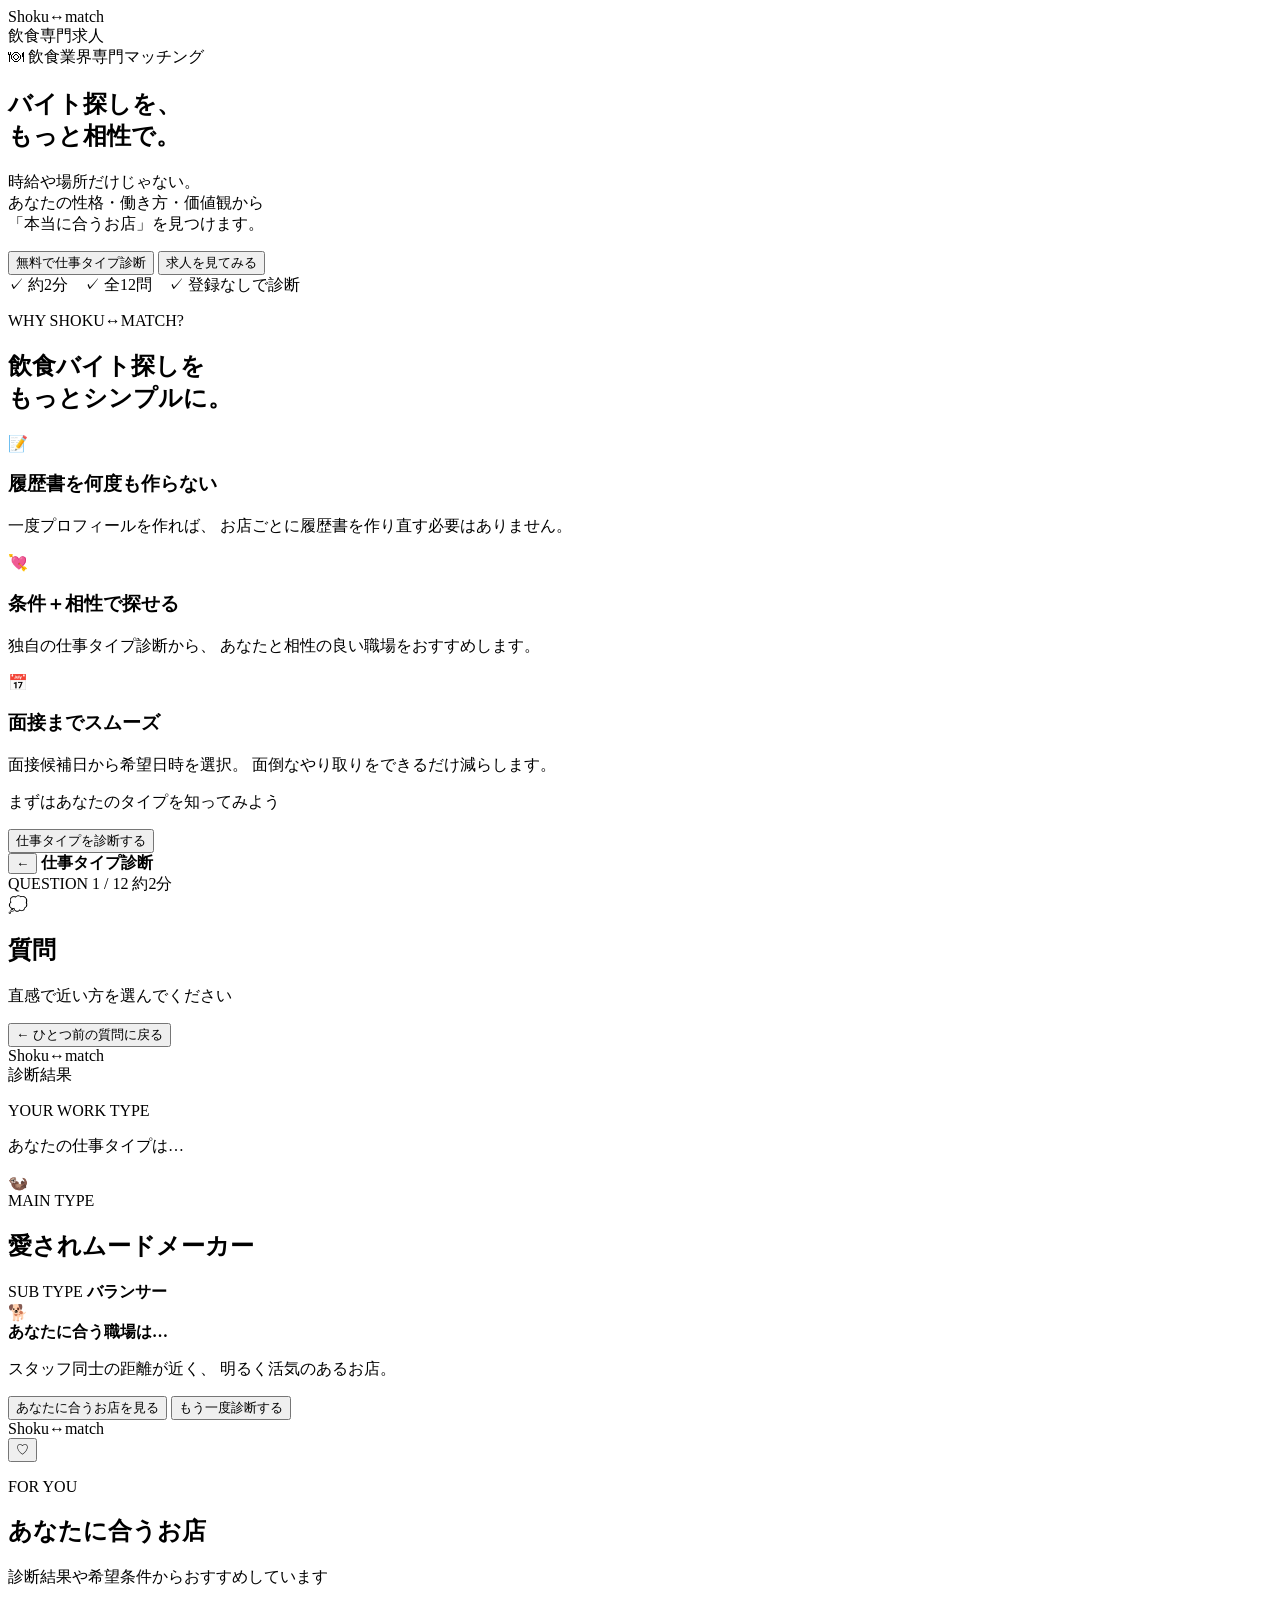
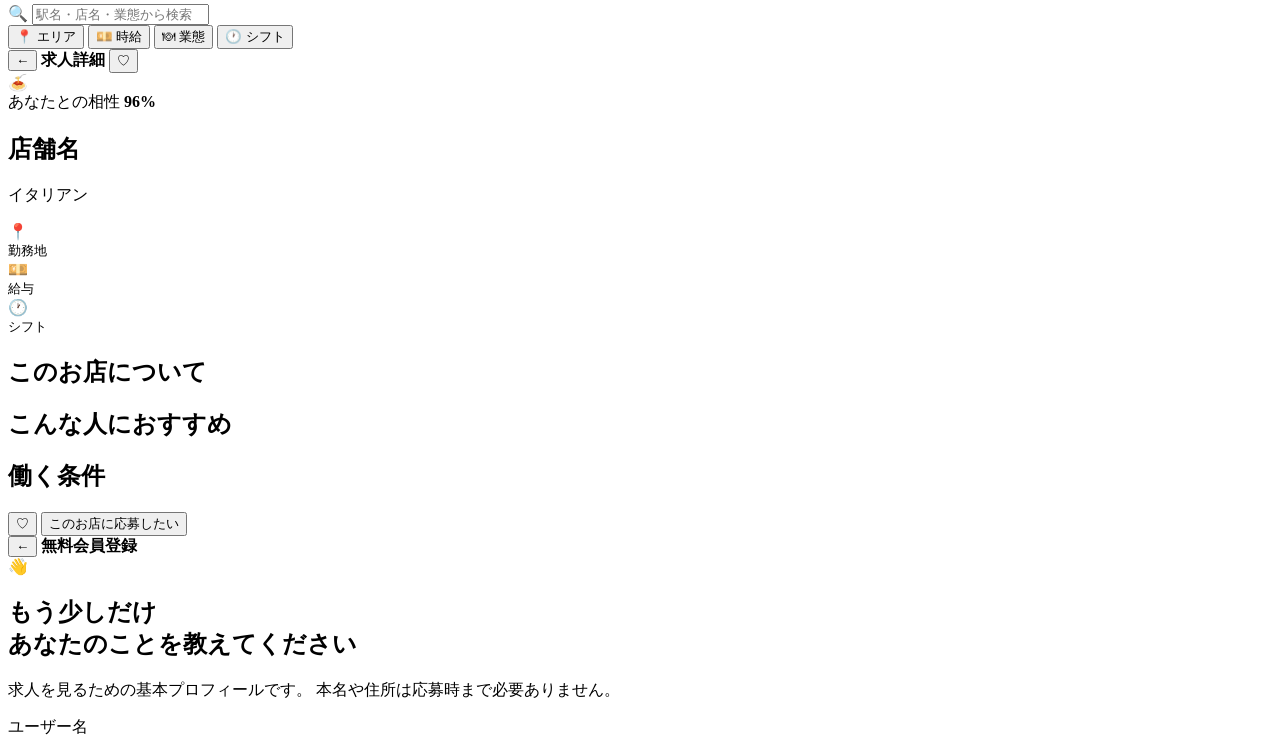
==== index.html @ 1d366330 "Update index.html" ====
<!DOCTYPE html>
<html lang="ja">
<head>
  <meta charset="UTF-8">
  <meta name="viewport" content="width=device-width, initial-scale=1.0">
  <meta name="theme-color" content="#ff5f78">

  <title>Shoku↔match｜飲食専門求人マッチング</title>

  <link rel="stylesheet" href="./style.css">
</head>

<body>

<div class="app">

  <!-- =====================
       HOME
  ====================== -->

  <section id="home" class="screen active">

    <header class="header">
      <div class="logo">
        Shoku<span>↔</span>match
      </div>

      <div class="header-sub">
        飲食専門求人
      </div>
    </header>


    <div class="hero">

      <div class="hero-badge">
        🍽 飲食業界専門マッチング
      </div>

      <h1>
        バイト探しを、<br>
        <span>もっと相性で。</span>
      </h1>

      <p class="hero-text">
        時給や場所だけじゃない。<br>
        あなたの性格・働き方・価値観から<br>
        「本当に合うお店」を見つけます。
      </p>

      <button
        class="primary-button"
        id="startDiagnosisButton"
        type="button"
      >
        無料で仕事タイプ診断
      </button>

      <button
        class="outline-button"
        data-screen="jobs"
        type="button"
      >
        求人を見てみる
      </button>

      <div class="hero-note">
        ✓ 約2分　✓ 全12問　✓ 登録なしで診断
      </div>

    </div>


    <div class="section">

      <p class="eyebrow">
        WHY SHOKU↔MATCH?
      </p>

      <h2 class="section-title">
        飲食バイト探しを<br>
        もっとシンプルに。
      </h2>


      <div class="feature-grid">

        <article class="feature-card">

          <div class="feature-icon">
            📝
          </div>

          <div>

            <h3>
              履歴書を何度も作らない
            </h3>

            <p>
              一度プロフィールを作れば、
              お店ごとに履歴書を作り直す必要はありません。
            </p>

          </div>

        </article>


        <article class="feature-card">

          <div class="feature-icon">
            💘
          </div>

          <div>

            <h3>
              条件＋相性で探せる
            </h3>

            <p>
              独自の仕事タイプ診断から、
              あなたと相性の良い職場をおすすめします。
            </p>

          </div>

        </article>


        <article class="feature-card">

          <div class="feature-icon">
            📅
          </div>

          <div>

            <h3>
              面接までスムーズ
            </h3>

            <p>
              面接候補日から希望日時を選択。
              面倒なやり取りをできるだけ減らします。
            </p>

          </div>

        </article>

      </div>

    </div>


    <div class="home-cta">

      <p>
        まずはあなたのタイプを知ってみよう
      </p>

      <button
        class="primary-button"
        id="startDiagnosisButton2"
        type="button"
      >
        仕事タイプを診断する
      </button>

    </div>

  </section>



  <!-- =====================
       DIAGNOSIS
  ====================== -->

  <section id="diagnosis" class="screen">

    <header class="header">

      <button
        class="icon-button"
        data-screen="home"
        type="button"
      >
        ←
      </button>

      <strong>
        仕事タイプ診断
      </strong>

      <div class="header-space"></div>

    </header>


    <main class="diagnosis-container">

      <div class="diagnosis-top">

        <span id="questionNumber">
          QUESTION 1 / 12
        </span>

        <span>
          約2分
        </span>

      </div>


      <div class="progress-track">

        <div
          id="progressBar"
          class="progress-bar"
        ></div>

      </div>


      <div class="question-area">

        <div class="question-icon">
          💭
        </div>

        <h2 id="questionText">
          質問
        </h2>

        <p>
          直感で近い方を選んでください
        </p>

      </div>


      <div
        id="answerContainer"
        class="answer-container"
      ></div>


      <button
        id="previousQuestionButton"
        class="text-button"
        type="button"
      >
        ← ひとつ前の質問に戻る
      </button>

    </main>

  </section>



  <!-- =====================
       RESULT
  ====================== -->

  <section id="result" class="screen">

    <header class="header">

      <div class="logo">
        Shoku<span>↔</span>match
      </div>

      <div class="header-sub">
        診断結果
      </div>

    </header>


    <main class="result-container">

      <p class="result-small">
        YOUR WORK TYPE
      </p>

      <p class="result-lead">
        あなたの仕事タイプは…
      </p>


      <div
        id="resultEmoji"
        class="result-emoji"
      >
        🦦
      </div>


      <div class="result-type-label">
        MAIN TYPE
      </div>

      <h1 id="resultTitle">
        愛されムードメーカー
      </h1>


      <p
        id="resultDescription"
        class="result-description"
      ></p>


      <div
        id="resultTags"
        class="tag-container"
      ></div>


      <div class="subtype-card">

        <div>

          <span class="subtype-label">
            SUB TYPE
          </span>

          <strong id="subTypeName">
            バランサー
          </strong>

        </div>

        <div
          id="subTypeEmoji"
          class="subtype-emoji"
        >
          🐕
        </div>

      </div>


      <div class="result-message">

        <strong>
          あなたに合う職場は…
        </strong>

        <p id="workplaceDescription">
          スタッフ同士の距離が近く、
          明るく活気のあるお店。
        </p>

      </div>


      <button
        class="primary-button"
        data-screen="jobs"
        type="button"
      >
        あなたに合うお店を見る
      </button>


      <button
        id="restartDiagnosisButton"
        class="outline-button"
        type="button"
      >
        もう一度診断する
      </button>

    </main>

  </section>



  <!-- =====================
       JOBS
  ====================== -->

  <section id="jobs" class="screen">

    <header class="header">

      <div class="logo">
        Shoku<span>↔</span>match
      </div>

      <button
        class="header-like"
        data-screen="likes"
        type="button"
      >
        ♡
      </button>

    </header>


    <main>

      <div class="jobs-heading">

        <p class="eyebrow">
          FOR YOU
        </p>

        <h1>
          あなたに合うお店
        </h1>

        <p>
          診断結果や希望条件からおすすめしています
        </p>

      </div>


      <div class="search-box">

        <span>
          🔍
        </span>

        <input
          id="jobSearch"
          type="text"
          placeholder="駅名・店名・業態から検索"
        >

      </div>


      <div class="filters">

        <button type="button">
          📍 エリア
        </button>

        <button type="button">
          💴 時給
        </button>

        <button type="button">
          🍽 業態
        </button>

        <button type="button">
          🕐 シフト
        </button>

      </div>


      <div
        id="jobList"
        class="job-list"
      ></div>

    </main>

  </section>



  <!-- =====================
       JOB DETAIL
  ====================== -->

  <section id="jobDetail" class="screen">

    <header class="header">

      <button
        class="icon-button"
        data-screen="jobs"
        type="button"
      >
        ←
      </button>

      <strong>
        求人詳細
      </strong>

      <button
        id="detailLikeButton"
        class="header-like"
        type="button"
      >
        ♡
      </button>

    </header>


    <main class="detail-container">

      <div
        id="detailImage"
        class="detail-image"
      >
        🍝
      </div>


      <div class="detail-match">

        <span>
          あなたとの相性
        </span>

        <strong id="detailMatch">
          96%
        </strong>

      </div>


      <h1 id="detailName">
        店舗名
      </h1>


      <p
        id="detailCategory"
        class="detail-category"
      >
        イタリアン
      </p>


      <div class="detail-information">

        <div>
          <span>📍</span>

          <div>
            <small>勤務地</small>
            <strong id="detailLocation"></strong>
          </div>
        </div>


        <div>
          <span>💴</span>

          <div>
            <small>給与</small>
            <strong id="detailSalary"></strong>
          </div>
        </div>


        <div>
          <span>🕐</span>

          <div>
            <small>シフト</small>
            <strong id="detailShift"></strong>
          </div>
        </div>

      </div>


      <div class="detail-section">

        <h2>
          このお店について
        </h2>

        <p id="detailDescription"></p>

      </div>


      <div class="detail-section">

        <h2>
          こんな人におすすめ
        </h2>

        <div
          id="detailTags"
          class="tag-container left"
        ></div>

      </div>


      <div class="detail-section">

        <h2>
          働く条件
        </h2>

        <ul id="detailConditions"></ul>

      </div>


      <div class="sticky-apply">

        <button
          id="detailBottomLike"
          class="mini-like-button"
          type="button"
        >
          ♡
        </button>

        <button
          id="applyButton"
          class="primary-button"
          type="button"
        >
          このお店に応募したい
        </button>

      </div>

    </main>

  </section>



  <!-- =====================
       REGISTER
  ====================== -->

  <section id="register" class="screen">

    <header class="header">

      <button
        class="icon-button"
        id="registerBackButton"
        type="button"
      >
        ←
      </button>

      <strong>
        無料会員登録
      </strong>

      <div class="header-space"></div>

    </header>


    <main class="form-container">

      <div class="form-intro">

        <div class="form-icon">
          👋
        </div>

        <h1>
          もう少しだけ<br>
          あなたのことを教えてください
        </h1>

        <p>
          求人を見るための基本プロフィールです。
          本名や住所は応募時まで必要ありません。
        </p>

      </div>


      <form id="registerForm">

        <label class="form-group">

          <span>
            ユーザー名
          </span>

          <input
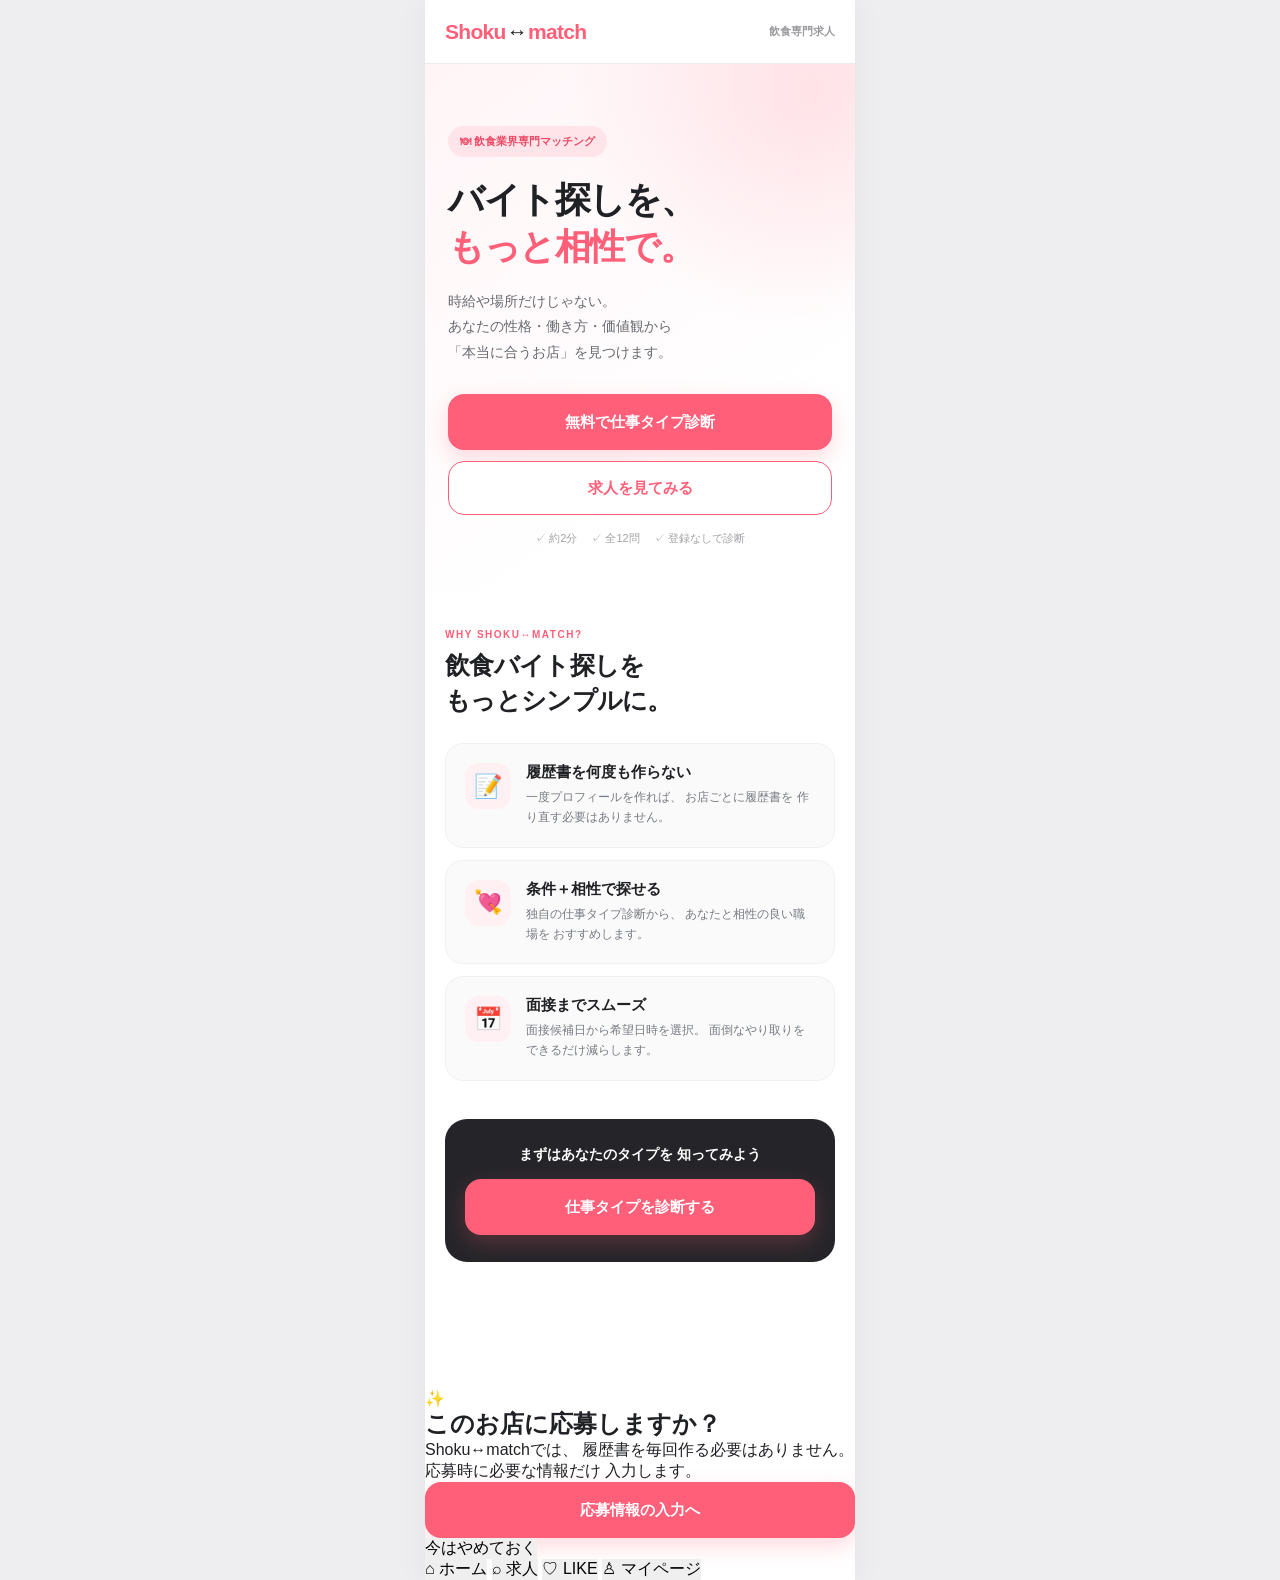
==== commit 9e56d408: "Update index.html" ====
--- a/index.html
+++ b/index.html
@@ -1,691 +1,1246 @@
 <!DOCTYPE html>
 <html lang="ja">
+
 <head>
   <meta charset="UTF-8">
-  <meta name="viewport" content="width=device-width, initial-scale=1.0">
-  <meta name="theme-color" content="#ff5f78">
-
-  <title>Shoku↔match｜飲食専門求人マッチング</title>
-
-  <link rel="stylesheet" href="./style.css">
+
+  <meta
+    name="viewport"
+    content="width=device-width, initial-scale=1.0"
+  >
+
+  <meta
+    name="theme-color"
+    content="#ff5f78"
+  >
+
+  <title>
+    Shoku↔match｜飲食専門求人マッチング
+  </title>
+
+  <link
+    rel="stylesheet"
+    href="./style.css"
+  >
 </head>
 
+
 <body>
 
 <div class="app">
 
-  <!-- =====================
-       HOME
-  ====================== -->
-
-  <section id="home" class="screen active">
-
-    <header class="header">
-      <div class="logo">
-        Shoku<span>↔</span>match
-      </div>
-
-      <div class="header-sub">
-        飲食専門求人
-      </div>
-    </header>
-
-
-    <div class="hero">
-
-      <div class="hero-badge">
-        🍽 飲食業界専門マッチング
-      </div>
+
+<!-- =========================
+     HOME
+========================= -->
+
+<section
+  id="home"
+  class="screen active"
+>
+
+  <header class="header">
+
+    <div class="logo">
+      Shoku<span>↔</span>match
+    </div>
+
+    <div class="header-sub">
+      飲食専門求人
+    </div>
+
+  </header>
+
+
+  <div class="hero">
+
+    <div class="hero-badge">
+      🍽 飲食業界専門マッチング
+    </div>
+
+    <h1>
+      バイト探しを、<br>
+      <span>もっと相性で。</span>
+    </h1>
+
+    <p class="hero-text">
+      時給や場所だけじゃない。<br>
+      あなたの性格・働き方・価値観から<br>
+      「本当に合うお店」を見つけます。
+    </p>
+
+
+    <button
+      class="primary-button"
+      id="startDiagnosisButton"
+      type="button"
+    >
+      無料で仕事タイプ診断
+    </button>
+
+
+    <button
+      class="outline-button"
+      data-screen="jobs"
+      type="button"
+    >
+      求人を見てみる
+    </button>
+
+
+    <div class="hero-note">
+      ✓ 約2分　
+      ✓ 全12問　
+      ✓ 登録なしで診断
+    </div>
+
+  </div>
+
+
+  <div class="section">
+
+    <p class="eyebrow">
+      WHY SHOKU↔MATCH?
+    </p>
+
+    <h2 class="section-title">
+      飲食バイト探しを<br>
+      もっとシンプルに。
+    </h2>
+
+
+    <div class="feature-grid">
+
+
+      <article class="feature-card">
+
+        <div class="feature-icon">
+          📝
+        </div>
+
+        <div>
+
+          <h3>
+            履歴書を何度も作らない
+          </h3>
+
+          <p>
+            一度プロフィールを作れば、
+            お店ごとに履歴書を
+            作り直す必要はありません。
+          </p>
+
+        </div>
+
+      </article>
+
+
+      <article class="feature-card">
+
+        <div class="feature-icon">
+          💘
+        </div>
+
+        <div>
+
+          <h3>
+            条件＋相性で探せる
+          </h3>
+
+          <p>
+            独自の仕事タイプ診断から、
+            あなたと相性の良い職場を
+            おすすめします。
+          </p>
+
+        </div>
+
+      </article>
+
+
+      <article class="feature-card">
+
+        <div class="feature-icon">
+          📅
+        </div>
+
+        <div>
+
+          <h3>
+            面接までスムーズ
+          </h3>
+
+          <p>
+            面接候補日から希望日時を選択。
+            面倒なやり取りを
+            できるだけ減らします。
+          </p>
+
+        </div>
+
+      </article>
+
+
+    </div>
+
+  </div>
+
+
+  <div class="home-cta">
+
+    <p>
+      まずはあなたのタイプを
+      知ってみよう
+    </p>
+
+    <button
+      class="primary-button"
+      id="startDiagnosisButton2"
+      type="button"
+    >
+      仕事タイプを診断する
+    </button>
+
+  </div>
+
+</section>
+
+
+
+<!-- =========================
+     DIAGNOSIS
+========================= -->
+
+<section
+  id="diagnosis"
+  class="screen"
+>
+
+  <header class="header">
+
+    <button
+      class="icon-button"
+      data-screen="home"
+      type="button"
+    >
+      ←
+    </button>
+
+    <strong>
+      仕事タイプ診断
+    </strong>
+
+    <div class="header-space"></div>
+
+  </header>
+
+
+  <main class="diagnosis-container">
+
+    <div class="diagnosis-top">
+
+      <span id="questionNumber">
+        QUESTION 1 / 12
+      </span>
+
+      <span>
+        約2分
+      </span>
+
+    </div>
+
+
+    <div class="progress-track">
+
+      <div
+        id="progressBar"
+        class="progress-bar"
+      ></div>
+
+    </div>
+
+
+    <div class="question-area">
+
+      <div class="question-icon">
+        💭
+      </div>
+
+      <h2 id="questionText">
+        質問
+      </h2>
+
+      <p>
+        直感で近い方を
+        選んでください
+      </p>
+
+    </div>
+
+
+    <div
+      id="answerContainer"
+      class="answer-container"
+    ></div>
+
+
+    <button
+      id="previousQuestionButton"
+      class="text-button"
+      type="button"
+    >
+      ← ひとつ前の質問に戻る
+    </button>
+
+  </main>
+
+</section><!-- =========================
+     RESULT
+========================= -->
+
+<section
+  id="result"
+  class="screen"
+>
+
+  <header class="header">
+
+    <div class="logo">
+      Shoku<span>↔</span>match
+    </div>
+
+    <div class="header-sub">
+      診断結果
+    </div>
+
+  </header>
+
+
+  <main class="result-container">
+
+    <p class="result-small">
+      YOUR WORK TYPE
+    </p>
+
+    <p class="result-lead">
+      あなたの仕事タイプは…
+    </p>
+
+
+    <div
+      id="resultEmoji"
+      class="result-emoji"
+    >
+      🦦
+    </div>
+
+
+    <div class="result-type-label">
+      MAIN TYPE
+    </div>
+
+
+    <h1 id="resultTitle">
+      愛されムードメーカー
+    </h1>
+
+
+    <p
+      id="resultDescription"
+      class="result-description"
+    >
+      あなたの診断結果を
+      ここに表示します。
+    </p>
+
+
+    <div
+      id="resultTags"
+      class="tag-container"
+    ></div>
+
+
+    <div class="subtype-card">
+
+      <div>
+
+        <span class="subtype-label">
+          SUB TYPE
+        </span>
+
+        <strong id="subTypeName">
+          バランサー
+        </strong>
+
+      </div>
+
+
+      <div
+        id="subTypeEmoji"
+        class="subtype-emoji"
+      >
+        🦊
+      </div>
+
+    </div>
+
+
+    <div class="result-message">
+
+      <strong>
+        あなたに合う職場は…
+      </strong>
+
+      <p id="workplaceDescription">
+        診断結果から、
+        あなたに合う職場環境を
+        おすすめします。
+      </p>
+
+    </div>
+
+
+    <button
+      class="primary-button"
+      data-screen="jobs"
+      type="button"
+    >
+      あなたに合うお店を見る
+    </button>
+
+
+    <button
+      id="restartDiagnosisButton"
+      class="outline-button"
+      type="button"
+    >
+      もう一度診断する
+    </button>
+
+  </main>
+
+</section>
+
+
+
+<!-- =========================
+     JOBS
+========================= -->
+
+<section
+  id="jobs"
+  class="screen"
+>
+
+  <header class="header">
+
+    <div class="logo">
+      Shoku<span>↔</span>match
+    </div>
+
+
+    <button
+      class="header-like"
+      data-screen="likes"
+      type="button"
+    >
+      ♡
+    </button>
+
+  </header>
+
+
+  <main>
+
+    <div class="jobs-heading">
+
+      <p class="eyebrow">
+        FOR YOU
+      </p>
 
       <h1>
-        バイト探しを、<br>
-        <span>もっと相性で。</span>
+        あなたに合うお店
       </h1>
 
-      <p class="hero-text">
-        時給や場所だけじゃない。<br>
-        あなたの性格・働き方・価値観から<br>
-        「本当に合うお店」を見つけます。
+      <p>
+        診断結果や希望条件から
+        おすすめしています
       </p>
 
+    </div>
+
+
+    <div class="search-box">
+
+      <span>
+        🔍
+      </span>
+
+      <input
+        id="jobSearch"
+        type="text"
+        placeholder="駅名・店名・業態から検索"
+      >
+
+    </div>
+
+
+    <div class="filters">
+
+      <button type="button">
+        📍 エリア
+      </button>
+
+      <button type="button">
+        💴 時給
+      </button>
+
+      <button type="button">
+        🍽 業態
+      </button>
+
+      <button type="button">
+        🕐 シフト
+      </button>
+
+    </div>
+
+
+    <div
+      id="jobList"
+      class="job-list"
+    ></div>
+
+  </main>
+
+</section>
+
+
+
+<!-- =========================
+     JOB DETAIL
+========================= -->
+
+<section
+  id="jobDetail"
+  class="screen"
+>
+
+  <header class="header">
+
+    <button
+      class="icon-button"
+      data-screen="jobs"
+      type="button"
+    >
+      ←
+    </button>
+
+
+    <strong>
+      求人詳細
+    </strong>
+
+
+    <button
+      id="detailLikeButton"
+      class="header-like"
+      type="button"
+    >
+      ♡
+    </button>
+
+  </header>
+
+
+  <main class="detail-container">
+
+    <div
+      id="detailImage"
+      class="detail-image"
+    >
+      🍝
+    </div>
+
+
+    <div class="detail-match">
+
+      <span>
+        あなたとの相性
+      </span>
+
+      <strong id="detailMatch">
+        96%
+      </strong>
+
+    </div>
+
+
+    <h1 id="detailName">
+      店舗名
+    </h1>
+
+
+    <p
+      id="detailCategory"
+      class="detail-category"
+    >
+      イタリアン
+    </p>
+
+
+    <div class="detail-information">
+
+      <div>
+
+        <span>
+          📍
+        </span>
+
+        <div>
+
+          <small>
+            勤務地
+          </small>
+
+          <strong id="detailLocation">
+          </strong>
+
+        </div>
+
+      </div>
+
+
+      <div>
+
+        <span>
+          💴
+        </span>
+
+        <div>
+
+          <small>
+            給与
+          </small>
+
+          <strong id="detailSalary">
+          </strong>
+
+        </div>
+
+      </div>
+
+
+      <div>
+
+        <span>
+          🕐
+        </span>
+
+        <div>
+
+          <small>
+            シフト
+          </small>
+
+          <strong id="detailShift">
+          </strong>
+
+        </div>
+
+      </div>
+
+    </div>
+
+
+    <div class="detail-section">
+
+      <h2>
+        このお店について
+      </h2>
+
+      <p id="detailDescription">
+      </p>
+
+    </div>
+
+
+    <div class="detail-section">
+
+      <h2>
+        こんな人におすすめ
+      </h2>
+
+      <div
+        id="detailTags"
+        class="tag-container left"
+      ></div>
+
+    </div>
+
+
+    <div class="detail-section">
+
+      <h2>
+        働く条件
+      </h2>
+
+      <ul id="detailConditions">
+      </ul>
+
+    </div>
+
+
+    <div class="sticky-apply">
+
       <button
-        class="primary-button"
-        id="startDiagnosisButton"
-        type="button"
-      >
-        無料で仕事タイプ診断
-      </button>
-
-      <button
-        class="outline-button"
-        data-screen="jobs"
-        type="button"
-      >
-        求人を見てみる
-      </button>
-
-      <div class="hero-note">
-        ✓ 約2分　✓ 全12問　✓ 登録なしで診断
-      </div>
-
-    </div>
-
-
-    <div class="section">
-
-      <p class="eyebrow">
-        WHY SHOKU↔MATCH?
-      </p>
-
-      <h2 class="section-title">
-        飲食バイト探しを<br>
-        もっとシンプルに。
-      </h2>
-
-
-      <div class="feature-grid">
-
-        <article class="feature-card">
-
-          <div class="feature-icon">
-            📝
-          </div>
-
-          <div>
-
-            <h3>
-              履歴書を何度も作らない
-            </h3>
-
-            <p>
-              一度プロフィールを作れば、
-              お店ごとに履歴書を作り直す必要はありません。
-            </p>
-
-          </div>
-
-        </article>
-
-
-        <article class="feature-card">
-
-          <div class="feature-icon">
-            💘
-          </div>
-
-          <div>
-
-            <h3>
-              条件＋相性で探せる
-            </h3>
-
-            <p>
-              独自の仕事タイプ診断から、
-              あなたと相性の良い職場をおすすめします。
-            </p>
-
-          </div>
-
-        </article>
-
-
-        <article class="feature-card">
-
-          <div class="feature-icon">
-            📅
-          </div>
-
-          <div>
-
-            <h3>
-              面接までスムーズ
-            </h3>
-
-            <p>
-              面接候補日から希望日時を選択。
-              面倒なやり取りをできるだけ減らします。
-            </p>
-
-          </div>
-
-        </article>
-
-      </div>
-
-    </div>
-
-
-    <div class="home-cta">
-
-      <p>
-        まずはあなたのタイプを知ってみよう
-      </p>
-
-      <button
-        class="primary-button"
-        id="startDiagnosisButton2"
-        type="button"
-      >
-        仕事タイプを診断する
-      </button>
-
-    </div>
-
-  </section>
-
-
-
-  <!-- =====================
-       DIAGNOSIS
-  ====================== -->
-
-  <section id="diagnosis" class="screen">
-
-    <header class="header">
-
-      <button
-        class="icon-button"
-        data-screen="home"
-        type="button"
-      >
-        ←
-      </button>
-
-      <strong>
-        仕事タイプ診断
-      </strong>
-
-      <div class="header-space"></div>
-
-    </header>
-
-
-    <main class="diagnosis-container">
-
-      <div class="diagnosis-top">
-
-        <span id="questionNumber">
-          QUESTION 1 / 12
-        </span>
-
-        <span>
-          約2分
-        </span>
-
-      </div>
-
-
-      <div class="progress-track">
-
-        <div
-          id="progressBar"
-          class="progress-bar"
-        ></div>
-
-      </div>
-
-
-      <div class="question-area">
-
-        <div class="question-icon">
-          💭
-        </div>
-
-        <h2 id="questionText">
-          質問
-        </h2>
-
-        <p>
-          直感で近い方を選んでください
-        </p>
-
-      </div>
-
-
-      <div
-        id="answerContainer"
-        class="answer-container"
-      ></div>
-
-
-      <button
-        id="previousQuestionButton"
-        class="text-button"
-        type="button"
-      >
-        ← ひとつ前の質問に戻る
-      </button>
-
-    </main>
-
-  </section>
-
-
-
-  <!-- =====================
-       RESULT
-  ====================== -->
-
-  <section id="result" class="screen">
-
-    <header class="header">
-
-      <div class="logo">
-        Shoku<span>↔</span>match
-      </div>
-
-      <div class="header-sub">
-        診断結果
-      </div>
-
-    </header>
-
-
-    <main class="result-container">
-
-      <p class="result-small">
-        YOUR WORK TYPE
-      </p>
-
-      <p class="result-lead">
-        あなたの仕事タイプは…
-      </p>
-
-
-      <div
-        id="resultEmoji"
-        class="result-emoji"
-      >
-        🦦
-      </div>
-
-
-      <div class="result-type-label">
-        MAIN TYPE
-      </div>
-
-      <h1 id="resultTitle">
-        愛されムードメーカー
-      </h1>
-
-
-      <p
-        id="resultDescription"
-        class="result-description"
-      ></p>
-
-
-      <div
-        id="resultTags"
-        class="tag-container"
-      ></div>
-
-
-      <div class="subtype-card">
-
-        <div>
-
-          <span class="subtype-label">
-            SUB TYPE
-          </span>
-
-          <strong id="subTypeName">
-            バランサー
-          </strong>
-
-        </div>
-
-        <div
-          id="subTypeEmoji"
-          class="subtype-emoji"
-        >
-          🐕
-        </div>
-
-      </div>
-
-
-      <div class="result-message">
-
-        <strong>
-          あなたに合う職場は…
-        </strong>
-
-        <p id="workplaceDescription">
-          スタッフ同士の距離が近く、
-          明るく活気のあるお店。
-        </p>
-
-      </div>
-
-
-      <button
-        class="primary-button"
-        data-screen="jobs"
-        type="button"
-      >
-        あなたに合うお店を見る
-      </button>
-
-
-      <button
-        id="restartDiagnosisButton"
-        class="outline-button"
-        type="button"
-      >
-        もう一度診断する
-      </button>
-
-    </main>
-
-  </section>
-
-
-
-  <!-- =====================
-       JOBS
-  ====================== -->
-
-  <section id="jobs" class="screen">
-
-    <header class="header">
-
-      <div class="logo">
-        Shoku<span>↔</span>match
-      </div>
-
-      <button
-        class="header-like"
-        data-screen="likes"
+        id="detailBottomLike"
+        class="mini-like-button"
         type="button"
       >
         ♡
       </button>
 
-    </header>
-
-
-    <main>
-
-      <div class="jobs-heading">
-
-        <p class="eyebrow">
-          FOR YOU
-        </p>
-
-        <h1>
-          あなたに合うお店
-        </h1>
-
-        <p>
-          診断結果や希望条件からおすすめしています
-        </p>
-
-      </div>
-
-
-      <div class="search-box">
-
-        <span>
-          🔍
-        </span>
-
-        <input
-          id="jobSearch"
-          type="text"
-          placeholder="駅名・店名・業態から検索"
-        >
-
-      </div>
-
-
-      <div class="filters">
-
-        <button type="button">
-          📍 エリア
-        </button>
-
-        <button type="button">
-          💴 時給
-        </button>
-
-        <button type="button">
-          🍽 業態
-        </button>
-
-        <button type="button">
-          🕐 シフト
-        </button>
-
-      </div>
-
-
-      <div
-        id="jobList"
-        class="job-list"
-      ></div>
-
-    </main>
-
-  </section>
-
-
-
-  <!-- =====================
-       JOB DETAIL
-  ====================== -->
-
-  <section id="jobDetail" class="screen">
-
-    <header class="header">
 
       <button
-        class="icon-button"
-        data-screen="jobs"
+        id="applyButton"
+        class="primary-button"
         type="button"
       >
-        ←
+        このお店に応募したい
       </button>
 
-      <strong>
-        求人詳細
-      </strong>
+    </div>
+
+  </main>
+
+</section><!-- =========================
+     REGISTER
+========================= -->
+
+<section
+  id="register"
+  class="screen"
+>
+
+  <header class="header">
+
+    <button
+      class="icon-button"
+      id="registerBackButton"
+      type="button"
+    >
+      ←
+    </button>
+
+    <strong>
+      無料会員登録
+    </strong>
+
+    <div class="header-space">
+    </div>
+
+  </header>
+
+
+  <main class="form-container">
+
+    <div class="form-intro">
+
+      <div class="form-icon">
+        👋
+      </div>
+
+      <h1>
+        もう少しだけ<br>
+        あなたのことを
+        教えてください
+      </h1>
+
+      <p>
+        求人を見るための
+        基本プロフィールです。<br>
+        本名や住所は応募時まで
+        必要ありません。
+      </p>
+
+    </div>
+
+
+    <form id="registerForm">
+
+
+      <label class="form-group">
+
+        <span>
+          ユーザー名
+        </span>
+
+        <input
+          id="username"
+          type="text"
+          placeholder="例：りこ"
+          required
+        >
+
+      </label>
+
+
+      <label class="form-group">
+
+        <span>
+          年齢
+        </span>
+
+        <input
+          id="age"
+          type="number"
+          min="15"
+          max="99"
+          placeholder="例：27"
+          required
+        >
+
+      </label>
+
+
+      <label class="form-group">
+
+        <span>
+          飲食経験
+        </span>
+
+        <select
+          id="experience"
+          required
+        >
+
+          <option value="">
+            選択してください
+          </option>
+
+          <option>
+            未経験
+          </option>
+
+          <option>
+            1年未満
+          </option>
+
+          <option>
+            1〜3年
+          </option>
+
+          <option>
+            3〜5年
+          </option>
+
+          <option>
+            5年以上
+          </option>
+
+        </select>
+
+      </label>
+
+
+      <label class="form-group">
+
+        <span>
+          現在の状況
+        </span>
+
+        <select
+          id="workStatus"
+          required
+        >
+
+          <option value="">
+            選択してください
+          </option>
+
+          <option>
+            学生
+          </option>
+
+          <option>
+            アルバイト
+          </option>
+
+          <option>
+            正社員
+          </option>
+
+          <option>
+            フリーター
+          </option>
+
+          <option>
+            その他
+          </option>
+
+        </select>
+
+      </label>
+
 
       <button
-        id="detailLikeButton"
-        class="header-like"
-        type="button"
+        class="primary-button"
+        type="submit"
       >
-        ♡
+        登録して続きを見る
       </button>
 
-    </header>
-
-
-    <main class="detail-container">
-
-      <div
-        id="detailImage"
-        class="detail-image"
-      >
-        🍝
-      </div>
-
-
-      <div class="detail-match">
+    </form>
+
+  </main>
+
+</section>
+
+
+
+<!-- =========================
+     LIKES
+========================= -->
+
+<section
+  id="likes"
+  class="screen"
+>
+
+  <header class="header">
+
+    <strong>
+      LIKE
+    </strong>
+
+    <span
+      id="likeCounter"
+      class="counter"
+    >
+      0 / 3
+    </span>
+
+  </header>
+
+
+  <main class="section">
+
+    <h1 class="page-title">
+      気になるお店
+    </h1>
+
+    <p class="page-description">
+      気になるお店を保存して
+      比較できます。
+    </p>
+
+
+    <div
+      id="likedJobList"
+      class="job-list liked-list"
+    ></div>
+
+  </main>
+
+</section>
+
+
+
+<!-- =========================
+     PROFILE
+========================= -->
+
+<section
+  id="profile"
+  class="screen"
+>
+
+  <header class="header">
+
+    <strong>
+      マイページ
+    </strong>
+
+    <span>
+    </span>
+
+  </header>
+
+
+  <main class="profile-container">
+
+
+    <div class="profile-header">
+
+      <div class="avatar">
+        👤
+      </div>
+
+      <h1 id="profileUsername">
+        ゲストユーザー
+      </h1>
+
+      <p id="profileStatus">
+        プロフィールを
+        完成させましょう
+      </p>
+
+    </div>
+
+
+    <div class="completion-card">
+
+      <div class="completion-top">
+
+        <strong>
+          プロフィール完成度
+        </strong>
+
+        <span id="completionPercentage">
+          35%
+        </span>
+
+      </div>
+
+
+      <div class="completion-track">
+
+        <div
+          id="completionBar"
+          class="completion-bar"
+        ></div>
+
+      </div>
+
+
+      <p>
+        プロフィールを充実させると
+        LIKEできる店舗数が
+        増えます。
+      </p>
+
+    </div>
+
+
+    <div class="profile-card">
+
+      <h2>
+        基本情報
+      </h2>
+
+
+      <div class="profile-row">
 
         <span>
-          あなたとの相性
+          年齢
         </span>
 
-        <strong id="detailMatch">
-          96%
+        <strong id="profileAge">
+          未設定
         </strong>
 
       </div>
 
 
-      <h1 id="detailName">
-        店舗名
-      </h1>
-
-
-      <p
-        id="detailCategory"
-        class="detail-category"
-      >
-        イタリアン
-      </p>
-
-
-      <div class="detail-information">
+      <div class="profile-row">
+
+        <span>
+          飲食経験
+        </span>
+
+        <strong id="profileExperience">
+          未設定
+        </strong>
+
+      </div>
+
+
+      <div class="profile-row">
+
+        <span>
+          現在の状況
+        </span>
+
+        <strong id="profileWorkStatus">
+          未設定
+        </strong>
+
+      </div>
+
+    </div>
+
+
+    <div class="profile-card">
+
+      <h2>
+        仕事タイプ
+      </h2>
+
+
+      <div class="type-profile">
+
+        <div id="profileTypeEmoji">
+          ？
+        </div>
+
 
         <div>
-          <span>📍</span>
-
-          <div>
-            <small>勤務地</small>
-            <strong id="detailLocation"></strong>
-          </div>
+
+          <small>
+            MAIN TYPE
+          </small>
+
+          <strong id="profileType">
+            診断してみましょう
+          </strong>
+
         </div>
 
-
-        <div>
-          <span>💴</span>
-
-          <div>
-            <small>給与</small>
-            <strong id="detailSalary"></strong>
-          </div>
-        </div>
-
-
-        <div>
-          <span>🕐</span>
-
-          <div>
-            <small>シフト</small>
-            <strong id="detailShift"></strong>
-          </div>
-        </div>
-
-      </div>
-
-
-      <div class="detail-section">
-
-        <h2>
-          このお店について
-        </h2>
-
-        <p id="detailDescription"></p>
-
-      </div>
-
-
-      <div class="detail-section">
-
-        <h2>
-          こんな人におすすめ
-        </h2>
-
-        <div
-          id="detailTags"
-          class="tag-container left"
-        ></div>
-
-      </div>
-
-
-      <div class="detail-section">
-
-        <h2>
-          働く条件
-        </h2>
-
-        <ul id="detailConditions"></ul>
-
-      </div>
-
-
-      <div class="sticky-apply">
-
-        <button
-          id="detailBottomLike"
-          class="mini-like-button"
-          type="button"
-        >
-          ♡
-        </button>
-
-        <button
-          id="applyButton"
-          class="primary-button"
-          type="button"
-        >
-          このお店に応募したい
-        </button>
-
-      </div>
-
-    </main>
-
-  </section>
-
-
-
-  <!-- =====================
-       REGISTER
-  ====================== -->
-
-  <section id="register" class="screen">
-
-    <header class="header">
-
-      <button
-        class="icon-button"
-        id="registerBackButton"
-        type="button"
-      >
-        ←
-      </button>
-
-      <strong>
-        無料会員登録
-      </strong>
-
-      <div class="header-space"></div>
-
-    </header>
-
-
-    <main class="form-container">
-
-      <div class="form-intro">
-
-        <div class="form-icon">
-          👋
-        </div>
-
-        <h1>
-          もう少しだけ<br>
-          あなたのことを教えてください
-        </h1>
-
-        <p>
-          求人を見るための基本プロフィールです。
-          本名や住所は応募時まで必要ありません。
-        </p>
-
-      </div>
-
-
-      <form id="registerForm">
-
-        <label class="form-group">
-
-          <span>
-            ユーザー名
-          </span>
-
-          <input
+      </div>
+
+    </div>
+
+
+    <button
+      id="completeProfileButton"
+      class="primary-button"
+      type="button"
+    >
+      プロフィールを完成させる
+    </button>
+
+  </main>
+
+</section><!-- =========================
+     APPLY MODAL
+========================= -->
+
+<div
+  id="applyModal"
+  class="modal-background"
+>
+
+  <div class="modal">
+
+    <div class="modal-icon">
+      ✨
+    </div>
+
+
+    <h2>
+      このお店に応募しますか？
+    </h2>
+
+
+    <p>
+      Shoku↔matchでは、
+      履歴書を毎回作る必要はありません。<br>
+      応募時に必要な情報だけ
+      入力します。
+    </p>
+
+
+    <button
+      id="confirmApplyButton"
+      class="primary-button"
+      type="button"
+    >
+      応募情報の入力へ
+    </button>
+
+
+    <button
+      id="closeApplyButton"
+      class="modal-close"
+      type="button"
+    >
+      今はやめておく
+    </button>
+
+  </div>
+
+</div>
+
+
+
+<!-- =========================
+     BOTTOM NAVIGATION
+========================= -->
+
+<nav
+  id="bottomNavigation"
+  class="bottom-navigation"
+>
+
+  <button
+    data-screen="home"
+    type="button"
+  >
+
+    <span>
+      ⌂
+    </span>
+
+    ホーム
+
+  </button>
+
+
+  <button
+    data-screen="jobs"
+    type="button"
+  >
+
+    <span>
+      ⌕
+    </span>
+
+    求人
+
+  </button>
+
+
+  <button
+    data-screen="likes"
+    type="button"
+  >
+
+    <span>
+      ♡
+    </span>
+
+    LIKE
+
+  </button>
+
+
+  <button
+    data-screen="profile"
+    type="button"
+  >
+
+    <span>
+      ♙
+    </span>
+
+    マイページ
+
+  </button>
+
+</nav>
+
+
+</div>
+
+
+<!-- =========================
+     JAVASCRIPT
+========================= -->
+
+<script src="./script.js"></script>
+
+
+</body>
+
+</html>
--- a/style.css
+++ b/style.css
@@ -0,0 +1,768 @@
+/* =========================
+   BASE
+========================= */
+
+:root {
+  --pink: #ff5f78;
+  --pink-dark: #ed4965;
+  --pink-light: #fff0f3;
+  --text: #202124;
+  --subtext: #777b82;
+  --border: #ececef;
+  --background: #f7f7f9;
+  --white: #ffffff;
+  --black: #202124;
+}
+
+* {
+  box-sizing: border-box;
+  margin: 0;
+  padding: 0;
+}
+
+html {
+  scroll-behavior: smooth;
+}
+
+body {
+  font-family:
+    -apple-system,
+    BlinkMacSystemFont,
+    "Hiragino Sans",
+    "Hiragino Kaku Gothic ProN",
+    "Yu Gothic",
+    Meiryo,
+    sans-serif;
+
+  background: #eeeeF1;
+  color: var(--text);
+  -webkit-font-smoothing: antialiased;
+}
+
+button,
+input,
+select {
+  font: inherit;
+}
+
+button {
+  border: none;
+  cursor: pointer;
+  -webkit-tap-highlight-color: transparent;
+}
+
+input,
+select {
+  width: 100%;
+  outline: none;
+}
+
+.app {
+  width: 100%;
+  max-width: 430px;
+  min-height: 100vh;
+  margin: 0 auto;
+  background: var(--white);
+  position: relative;
+  overflow-x: hidden;
+  box-shadow: 0 0 30px rgba(0, 0, 0, 0.05);
+}
+
+.screen {
+  display: none;
+  min-height: 100vh;
+  padding-bottom: 92px;
+}
+
+.screen.active {
+  display: block;
+}
+
+
+/* =========================
+   HEADER
+========================= */
+
+.header {
+  min-height: 64px;
+  padding: 14px 20px;
+
+  display: flex;
+  align-items: center;
+  justify-content: space-between;
+
+  background: rgba(255, 255, 255, 0.96);
+  border-bottom: 1px solid var(--border);
+
+  position: sticky;
+  top: 0;
+  z-index: 15;
+
+  backdrop-filter: blur(10px);
+  -webkit-backdrop-filter: blur(10px);
+}
+
+.logo {
+  font-size: 21px;
+  font-weight: 900;
+  letter-spacing: -0.7px;
+  color: var(--pink);
+}
+
+.logo span {
+  color: var(--black);
+  padding: 0 1px;
+}
+
+.header-sub {
+  font-size: 11px;
+  font-weight: 700;
+  color: #9a9a9f;
+}
+
+.header-space {
+  width: 35px;
+}
+
+.icon-button,
+.header-like {
+  width: 38px;
+  height: 38px;
+
+  display: flex;
+  align-items: center;
+  justify-content: center;
+
+  background: transparent;
+  border-radius: 50%;
+
+  font-size: 22px;
+  color: var(--text);
+}
+
+.icon-button:active,
+.header-like:active {
+  background: #f3f3f5;
+}
+
+
+/* =========================
+   BUTTONS
+========================= */
+
+.primary-button {
+  width: 100%;
+  min-height: 56px;
+
+  padding: 15px 18px;
+
+  border-radius: 16px;
+
+  background: var(--pink);
+  color: white;
+
+  font-weight: 800;
+  font-size: 15px;
+
+  box-shadow:
+    0 8px 22px rgba(255, 95, 120, 0.23);
+
+  transition:
+    transform 0.15s ease,
+    background 0.15s ease;
+}
+
+.primary-button:active {
+  transform: scale(0.98);
+  background: var(--pink-dark);
+}
+
+.outline-button {
+  width: 100%;
+  min-height: 54px;
+
+  margin-top: 11px;
+  padding: 14px 18px;
+
+  border-radius: 16px;
+  border: 1.5px solid var(--pink);
+
+  background: white;
+  color: var(--pink);
+
+  font-weight: 800;
+  font-size: 15px;
+}
+
+.outline-button:active {
+  background: var(--pink-light);
+}
+
+.text-button {
+  display: block;
+  margin: 28px auto 0;
+
+  background: transparent;
+  color: #999;
+
+  font-size: 13px;
+}
+
+
+/* =========================
+   HOME HERO
+========================= */
+
+.hero {
+  padding: 62px 23px 45px;
+
+  background:
+    radial-gradient(
+      circle at 90% 5%,
+      rgba(255, 181, 193, 0.35),
+      transparent 38%
+    ),
+    linear-gradient(
+      145deg,
+      #fff5f7 0%,
+      #ffffff 72%
+    );
+}
+
+.hero-badge {
+  display: inline-block;
+
+  padding: 8px 12px;
+  margin-bottom: 20px;
+
+  border-radius: 100px;
+
+  background: #ffe5ea;
+  color: var(--pink-dark);
+
+  font-size: 11px;
+  font-weight: 800;
+}
+
+.hero h1 {
+  font-size: 36px;
+  line-height: 1.3;
+  letter-spacing: -1.4px;
+
+  margin-bottom: 18px;
+}
+
+.hero h1 span {
+  color: var(--pink);
+}
+
+.hero-text {
+  margin-bottom: 28px;
+
+  color: #666a70;
+
+  font-size: 14px;
+  line-height: 1.85;
+}
+
+.hero-note {
+  margin-top: 16px;
+
+  text-align: center;
+
+  font-size: 11px;
+  color: #a1a1a5;
+}
+
+
+/* =========================
+   GENERAL SECTION
+========================= */
+
+.section {
+  padding: 38px 20px;
+}
+
+.eyebrow {
+  margin-bottom: 8px;
+
+  color: var(--pink);
+
+  font-size: 10px;
+  font-weight: 900;
+
+  letter-spacing: 1.5px;
+}
+
+.section-title {
+  margin-bottom: 25px;
+
+  font-size: 25px;
+  line-height: 1.4;
+
+  letter-spacing: -0.7px;
+}
+
+.page-title {
+  font-size: 27px;
+  margin-bottom: 7px;
+}
+
+.page-description {
+  color: var(--subtext);
+  font-size: 13px;
+  line-height: 1.7;
+  margin-bottom: 25px;
+}
+
+
+/* =========================
+   FEATURES
+========================= */
+
+.feature-grid {
+  display: grid;
+  gap: 12px;
+}
+
+.feature-card {
+  display: flex;
+  gap: 15px;
+
+  padding: 19px;
+
+  background: #fafafa;
+  border: 1px solid #f1f1f3;
+  border-radius: 18px;
+}
+
+.feature-icon {
+  flex: 0 0 46px;
+
+  width: 46px;
+  height: 46px;
+
+  display: flex;
+  align-items: center;
+  justify-content: center;
+
+  border-radius: 14px;
+
+  background: var(--pink-light);
+
+  font-size: 23px;
+}
+
+.feature-card h3 {
+  margin-bottom: 6px;
+
+  font-size: 15px;
+}
+
+.feature-card p {
+  color: var(--subtext);
+
+  font-size: 12px;
+  line-height: 1.65;
+}
+
+.home-cta {
+  margin: 0 20px 35px;
+  padding: 27px 20px;
+
+  border-radius: 22px;
+
+  background: #252529;
+
+  text-align: center;
+}
+
+.home-cta p {
+  margin-bottom: 15px;
+
+  color: white;
+
+  font-size: 14px;
+  font-weight: 700;
+}
+
+
+/* =========================
+   DIAGNOSIS
+========================= */
+
+.diagnosis-container {
+  padding: 25px 21px 45px;
+}
+
+.diagnosis-top {
+  display: flex;
+  align-items: center;
+  justify-content: space-between;
+
+  margin-bottom: 10px;
+
+  color: #a0a0a5;
+
+  font-size: 11px;
+  font-weight: 700;
+}
+
+#questionNumber {
+  color: var(--pink);
+}
+
+.progress-track {
+  width: 100%;
+  height: 7px;
+
+  overflow: hidden;
+
+  margin-bottom: 46px;
+
+  border-radius: 100px;
+
+  background: #ededf0;
+}
+
+.progress-bar {
+  width: 8.33%;
+  height: 100%;
+
+  border-radius: 100px;
+
+  background: var(--pink);
+
+  transition: width 0.3s ease;
+}
+
+.question-area {
+  text-align: center;
+  margin-bottom: 31px;
+}
+
+.question-icon {
+  width: 58px;
+  height: 58px;
+
+  margin: 0 auto 18px;
+
+  display: flex;
+  align-items: center;
+  justify-content: center;
+
+  border-radius: 19px;
+
+  background: var(--pink-light);
+
+  font-size: 28px;
+}
+
+.question-area h2 {
+  font-size: 23px;
+  line-height: 1.55;
+  letter-spacing: -0.5px;
+}
+
+.question-area p {
+  margin-top: 10px;
+
+  color: #a1a1a5;
+
+  font-size: 12px;
+}
+
+.answer-container {
+  display: grid;
+  gap: 12px;
+}
+
+.answer-button {
+  width: 100%;
+
+  padding: 19px 17px;
+
+  border: 1.5px solid #e7e7e9;
+  border-radius: 17px;
+
+  background: white;
+
+  color: var(--text);
+
+  text-align: left;
+
+  font-size: 14px;
+  font-weight: 700;
+  line-height: 1.55;
+
+  transition: 0.15s ease;
+}
+
+.answer-button::before {
+  content: "○";
+
+  margin-right: 10px;
+
+  color: var(--pink);
+
+  font-size: 18px;
+}
+
+.answer-button:active {
+  border-color: var(--pink);
+  background: var(--pink-light);
+  transform: scale(0.985);
+}
+
+
+/* =========================
+   RESULT
+========================= */
+
+.result-container {
+  padding: 45px 21px 50px;
+  text-align: center;
+}
+
+.result-small {
+  margin-bottom: 6px;
+
+  color: var(--pink);
+
+  font-size: 10px;
+  font-weight: 900;
+  letter-spacing: 2px;
+}
+
+.result-lead {
+  color: #85858a;
+  font-size: 13px;
+}
+
+.result-emoji {
+  width: 116px;
+  height: 116px;
+
+  display: flex;
+  align-items: center;
+  justify-content: center;
+
+  margin: 26px auto 22px;
+
+  border-radius: 35px;
+
+  background:
+    linear-gradient(
+      145deg,
+      #fff0f3,
+      #ffe1e7
+    );
+
+  font-size: 67px;
+
+  box-shadow:
+    0 12px 30px rgba(255, 95, 120, 0.15);
+}
+
+.result-type-label {
+  margin-bottom: 7px;
+
+  color: #aaa;
+
+  font-size: 9px;
+  font-weight: 900;
+
+  letter-spacing: 1.5px;
+}
+
+.result-container h1 {
+  margin-bottom: 15px;
+
+  font-size: 27px;
+  letter-spacing: -0.8px;
+}
+
+.result-description {
+  max-width: 340px;
+
+  margin: 0 auto 20px;
+
+  color: #6d6d72;
+
+  font-size: 13px;
+  line-height: 1.85;
+}
+
+.tag-container {
+  display: flex;
+  flex-wrap: wrap;
+  justify-content: center;
+
+  gap: 7px;
+
+  margin-bottom: 25px;
+}
+
+.tag-container.left {
+  justify-content: flex-start;
+  margin-bottom: 0;
+}
+
+.tag {
+  padding: 8px 11px;
+
+  border-radius: 100px;
+
+  background: var(--pink-light);
+  color: var(--pink-dark);
+
+  font-size: 11px;
+  font-weight: 700;
+}
+
+.subtype-card {
+  display: flex;
+  align-items: center;
+  justify-content: space-between;
+
+  margin: 5px 0 15px;
+  padding: 17px 19px;
+
+  border: 1px solid #ededf0;
+  border-radius: 18px;
+
+  text-align: left;
+}
+
+.subtype-card > div:first-child {
+  display: flex;
+  flex-direction: column;
+  gap: 5px;
+}
+
+.subtype-label {
+  color: #aaa;
+
+  font-size: 9px;
+  font-weight: 900;
+
+  letter-spacing: 1px;
+}
+
+.subtype-card strong {
+  font-size: 15px;
+}
+
+.subtype-emoji {
+  font-size: 32px;
+}
+
+.result-message {
+  margin-bottom: 23px;
+  padding: 20px;
+
+  border-radius: 18px;
+
+  background: #fafafa;
+
+  text-align: left;
+}
+
+.result-message strong {
+  display: block;
+  margin-bottom: 7px;
+
+  font-size: 14px;
+}
+
+.result-message p {
+  color: var(--subtext);
+
+  font-size: 12px;
+  line-height: 1.7;
+}
+
+
+/* =========================
+   JOB LIST
+========================= */
+
+.jobs-heading {
+  padding: 28px 20px 15px;
+}
+
+.jobs-heading h1 {
+  margin-bottom: 5px;
+
+  font-size: 27px;
+}
+
+.jobs-heading > p:last-child {
+  color: var(--subtext);
+
+  font-size: 12px;
+}
+
+.search-box {
+  display: flex;
+  align-items: center;
+  gap: 10px;
+
+  margin: 7px 20px 12px;
+  padding: 0 15px;
+
+  height: 51px;
+
+  border-radius: 15px;
+
+  background: #f5f5f7;
+}
+
+.search-box input {
+  border: none;
+  background: transparent;
+
+  color: var(--text);
+
+  font-size: 13px;
+}
+
+.search-box input::placeholder {
+  color: #aaa;
+}
+
+.filters {
+  display: flex;
+  gap: 8px;
+
+  padding: 2px 20px 15px;
+
+  overflow-x: auto;
+
+  scrollbar-width: none;
+}
+
+.filters::-webkit-scrollbar {
+  display: none;
+}
+
+.filters button {
+  flex: 0 0 auto;
+
+  padding: 9px 13px;
+
+  border: 1px solid #e4e4e7;
+  border-radius: 100px;
+
+  background: white;
+
+  font-size: 11px;
+  font-weight: 700;
+}
+
+.job-list {
+  display: grid;
+  gap: 18px;
+
+  padding: 5px 16px 35px;
+}
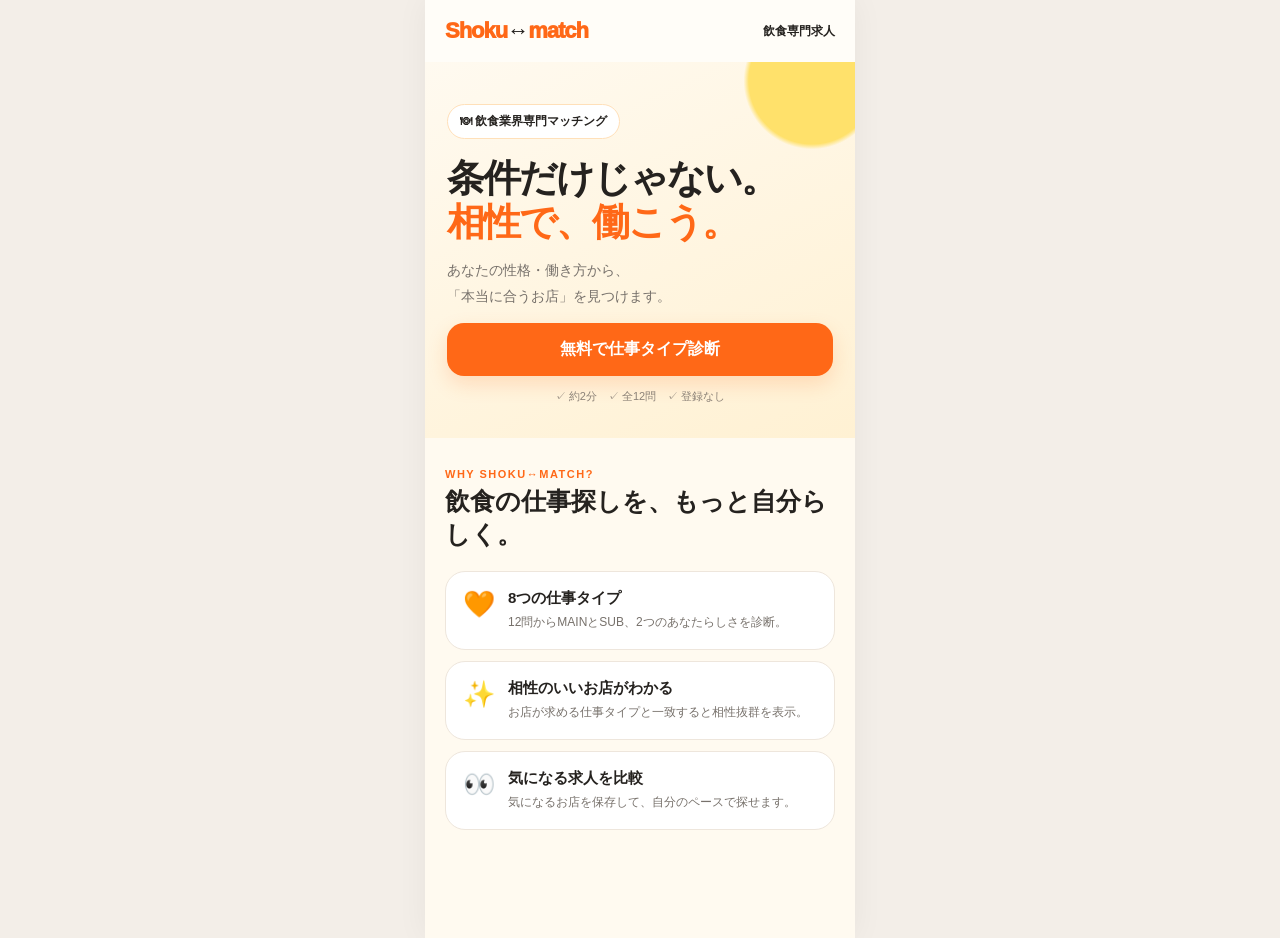
==== commit f0722350: "Add files via upload" ====
--- a/index.html
+++ b/index.html
@@ -1,1246 +1 @@
-<!DOCTYPE html>
-<html lang="ja">
-
-<head>
-  <meta charset="UTF-8">
-
-  <meta
-    name="viewport"
-    content="width=device-width, initial-scale=1.0"
-  >
-
-  <meta
-    name="theme-color"
-    content="#ff5f78"
-  >
-
-  <title>
-    Shoku↔match｜飲食専門求人マッチング
-  </title>
-
-  <link
-    rel="stylesheet"
-    href="./style.css"
-  >
-</head>
-
-
-<body>
-
-<div class="app">
-
-
-<!-- =========================
-     HOME
-========================= -->
-
-<section
-  id="home"
-  class="screen active"
->
-
-  <header class="header">
-
-    <div class="logo">
-      Shoku<span>↔</span>match
-    </div>
-
-    <div class="header-sub">
-      飲食専門求人
-    </div>
-
-  </header>
-
-
-  <div class="hero">
-
-    <div class="hero-badge">
-      🍽 飲食業界専門マッチング
-    </div>
-
-    <h1>
-      バイト探しを、<br>
-      <span>もっと相性で。</span>
-    </h1>
-
-    <p class="hero-text">
-      時給や場所だけじゃない。<br>
-      あなたの性格・働き方・価値観から<br>
-      「本当に合うお店」を見つけます。
-    </p>
-
-
-    <button
-      class="primary-button"
-      id="startDiagnosisButton"
-      type="button"
-    >
-      無料で仕事タイプ診断
-    </button>
-
-
-    <button
-      class="outline-button"
-      data-screen="jobs"
-      type="button"
-    >
-      求人を見てみる
-    </button>
-
-
-    <div class="hero-note">
-      ✓ 約2分　
-      ✓ 全12問　
-      ✓ 登録なしで診断
-    </div>
-
-  </div>
-
-
-  <div class="section">
-
-    <p class="eyebrow">
-      WHY SHOKU↔MATCH?
-    </p>
-
-    <h2 class="section-title">
-      飲食バイト探しを<br>
-      もっとシンプルに。
-    </h2>
-
-
-    <div class="feature-grid">
-
-
-      <article class="feature-card">
-
-        <div class="feature-icon">
-          📝
-        </div>
-
-        <div>
-
-          <h3>
-            履歴書を何度も作らない
-          </h3>
-
-          <p>
-            一度プロフィールを作れば、
-            お店ごとに履歴書を
-            作り直す必要はありません。
-          </p>
-
-        </div>
-
-      </article>
-
-
-      <article class="feature-card">
-
-        <div class="feature-icon">
-          💘
-        </div>
-
-        <div>
-
-          <h3>
-            条件＋相性で探せる
-          </h3>
-
-          <p>
-            独自の仕事タイプ診断から、
-            あなたと相性の良い職場を
-            おすすめします。
-          </p>
-
-        </div>
-
-      </article>
-
-
-      <article class="feature-card">
-
-        <div class="feature-icon">
-          📅
-        </div>
-
-        <div>
-
-          <h3>
-            面接までスムーズ
-          </h3>
-
-          <p>
-            面接候補日から希望日時を選択。
-            面倒なやり取りを
-            できるだけ減らします。
-          </p>
-
-        </div>
-
-      </article>
-
-
-    </div>
-
-  </div>
-
-
-  <div class="home-cta">
-
-    <p>
-      まずはあなたのタイプを
-      知ってみよう
-    </p>
-
-    <button
-      class="primary-button"
-      id="startDiagnosisButton2"
-      type="button"
-    >
-      仕事タイプを診断する
-    </button>
-
-  </div>
-
-</section>
-
-
-
-<!-- =========================
-     DIAGNOSIS
-========================= -->
-
-<section
-  id="diagnosis"
-  class="screen"
->
-
-  <header class="header">
-
-    <button
-      class="icon-button"
-      data-screen="home"
-      type="button"
-    >
-      ←
-    </button>
-
-    <strong>
-      仕事タイプ診断
-    </strong>
-
-    <div class="header-space"></div>
-
-  </header>
-
-
-  <main class="diagnosis-container">
-
-    <div class="diagnosis-top">
-
-      <span id="questionNumber">
-        QUESTION 1 / 12
-      </span>
-
-      <span>
-        約2分
-      </span>
-
-    </div>
-
-
-    <div class="progress-track">
-
-      <div
-        id="progressBar"
-        class="progress-bar"
-      ></div>
-
-    </div>
-
-
-    <div class="question-area">
-
-      <div class="question-icon">
-        💭
-      </div>
-
-      <h2 id="questionText">
-        質問
-      </h2>
-
-      <p>
-        直感で近い方を
-        選んでください
-      </p>
-
-    </div>
-
-
-    <div
-      id="answerContainer"
-      class="answer-container"
-    ></div>
-
-
-    <button
-      id="previousQuestionButton"
-      class="text-button"
-      type="button"
-    >
-      ← ひとつ前の質問に戻る
-    </button>
-
-  </main>
-
-</section><!-- =========================
-     RESULT
-========================= -->
-
-<section
-  id="result"
-  class="screen"
->
-
-  <header class="header">
-
-    <div class="logo">
-      Shoku<span>↔</span>match
-    </div>
-
-    <div class="header-sub">
-      診断結果
-    </div>
-
-  </header>
-
-
-  <main class="result-container">
-
-    <p class="result-small">
-      YOUR WORK TYPE
-    </p>
-
-    <p class="result-lead">
-      あなたの仕事タイプは…
-    </p>
-
-
-    <div
-      id="resultEmoji"
-      class="result-emoji"
-    >
-      🦦
-    </div>
-
-
-    <div class="result-type-label">
-      MAIN TYPE
-    </div>
-
-
-    <h1 id="resultTitle">
-      愛されムードメーカー
-    </h1>
-
-
-    <p
-      id="resultDescription"
-      class="result-description"
-    >
-      あなたの診断結果を
-      ここに表示します。
-    </p>
-
-
-    <div
-      id="resultTags"
-      class="tag-container"
-    ></div>
-
-
-    <div class="subtype-card">
-
-      <div>
-
-        <span class="subtype-label">
-          SUB TYPE
-        </span>
-
-        <strong id="subTypeName">
-          バランサー
-        </strong>
-
-      </div>
-
-
-      <div
-        id="subTypeEmoji"
-        class="subtype-emoji"
-      >
-        🦊
-      </div>
-
-    </div>
-
-
-    <div class="result-message">
-
-      <strong>
-        あなたに合う職場は…
-      </strong>
-
-      <p id="workplaceDescription">
-        診断結果から、
-        あなたに合う職場環境を
-        おすすめします。
-      </p>
-
-    </div>
-
-
-    <button
-      class="primary-button"
-      data-screen="jobs"
-      type="button"
-    >
-      あなたに合うお店を見る
-    </button>
-
-
-    <button
-      id="restartDiagnosisButton"
-      class="outline-button"
-      type="button"
-    >
-      もう一度診断する
-    </button>
-
-  </main>
-
-</section>
-
-
-
-<!-- =========================
-     JOBS
-========================= -->
-
-<section
-  id="jobs"
-  class="screen"
->
-
-  <header class="header">
-
-    <div class="logo">
-      Shoku<span>↔</span>match
-    </div>
-
-
-    <button
-      class="header-like"
-      data-screen="likes"
-      type="button"
-    >
-      ♡
-    </button>
-
-  </header>
-
-
-  <main>
-
-    <div class="jobs-heading">
-
-      <p class="eyebrow">
-        FOR YOU
-      </p>
-
-      <h1>
-        あなたに合うお店
-      </h1>
-
-      <p>
-        診断結果や希望条件から
-        おすすめしています
-      </p>
-
-    </div>
-
-
-    <div class="search-box">
-
-      <span>
-        🔍
-      </span>
-
-      <input
-        id="jobSearch"
-        type="text"
-        placeholder="駅名・店名・業態から検索"
-      >
-
-    </div>
-
-
-    <div class="filters">
-
-      <button type="button">
-        📍 エリア
-      </button>
-
-      <button type="button">
-        💴 時給
-      </button>
-
-      <button type="button">
-        🍽 業態
-      </button>
-
-      <button type="button">
-        🕐 シフト
-      </button>
-
-    </div>
-
-
-    <div
-      id="jobList"
-      class="job-list"
-    ></div>
-
-  </main>
-
-</section>
-
-
-
-<!-- =========================
-     JOB DETAIL
-========================= -->
-
-<section
-  id="jobDetail"
-  class="screen"
->
-
-  <header class="header">
-
-    <button
-      class="icon-button"
-      data-screen="jobs"
-      type="button"
-    >
-      ←
-    </button>
-
-
-    <strong>
-      求人詳細
-    </strong>
-
-
-    <button
-      id="detailLikeButton"
-      class="header-like"
-      type="button"
-    >
-      ♡
-    </button>
-
-  </header>
-
-
-  <main class="detail-container">
-
-    <div
-      id="detailImage"
-      class="detail-image"
-    >
-      🍝
-    </div>
-
-
-    <div class="detail-match">
-
-      <span>
-        あなたとの相性
-      </span>
-
-      <strong id="detailMatch">
-        96%
-      </strong>
-
-    </div>
-
-
-    <h1 id="detailName">
-      店舗名
-    </h1>
-
-
-    <p
-      id="detailCategory"
-      class="detail-category"
-    >
-      イタリアン
-    </p>
-
-
-    <div class="detail-information">
-
-      <div>
-
-        <span>
-          📍
-        </span>
-
-        <div>
-
-          <small>
-            勤務地
-          </small>
-
-          <strong id="detailLocation">
-          </strong>
-
-        </div>
-
-      </div>
-
-
-      <div>
-
-        <span>
-          💴
-        </span>
-
-        <div>
-
-          <small>
-            給与
-          </small>
-
-          <strong id="detailSalary">
-          </strong>
-
-        </div>
-
-      </div>
-
-
-      <div>
-
-        <span>
-          🕐
-        </span>
-
-        <div>
-
-          <small>
-            シフト
-          </small>
-
-          <strong id="detailShift">
-          </strong>
-
-        </div>
-
-      </div>
-
-    </div>
-
-
-    <div class="detail-section">
-
-      <h2>
-        このお店について
-      </h2>
-
-      <p id="detailDescription">
-      </p>
-
-    </div>
-
-
-    <div class="detail-section">
-
-      <h2>
-        こんな人におすすめ
-      </h2>
-
-      <div
-        id="detailTags"
-        class="tag-container left"
-      ></div>
-
-    </div>
-
-
-    <div class="detail-section">
-
-      <h2>
-        働く条件
-      </h2>
-
-      <ul id="detailConditions">
-      </ul>
-
-    </div>
-
-
-    <div class="sticky-apply">
-
-      <button
-        id="detailBottomLike"
-        class="mini-like-button"
-        type="button"
-      >
-        ♡
-      </button>
-
-
-      <button
-        id="applyButton"
-        class="primary-button"
-        type="button"
-      >
-        このお店に応募したい
-      </button>
-
-    </div>
-
-  </main>
-
-</section><!-- =========================
-     REGISTER
-========================= -->
-
-<section
-  id="register"
-  class="screen"
->
-
-  <header class="header">
-
-    <button
-      class="icon-button"
-      id="registerBackButton"
-      type="button"
-    >
-      ←
-    </button>
-
-    <strong>
-      無料会員登録
-    </strong>
-
-    <div class="header-space">
-    </div>
-
-  </header>
-
-
-  <main class="form-container">
-
-    <div class="form-intro">
-
-      <div class="form-icon">
-        👋
-      </div>
-
-      <h1>
-        もう少しだけ<br>
-        あなたのことを
-        教えてください
-      </h1>
-
-      <p>
-        求人を見るための
-        基本プロフィールです。<br>
-        本名や住所は応募時まで
-        必要ありません。
-      </p>
-
-    </div>
-
-
-    <form id="registerForm">
-
-
-      <label class="form-group">
-
-        <span>
-          ユーザー名
-        </span>
-
-        <input
-          id="username"
-          type="text"
-          placeholder="例：りこ"
-          required
-        >
-
-      </label>
-
-
-      <label class="form-group">
-
-        <span>
-          年齢
-        </span>
-
-        <input
-          id="age"
-          type="number"
-          min="15"
-          max="99"
-          placeholder="例：27"
-          required
-        >
-
-      </label>
-
-
-      <label class="form-group">
-
-        <span>
-          飲食経験
-        </span>
-
-        <select
-          id="experience"
-          required
-        >
-
-          <option value="">
-            選択してください
-          </option>
-
-          <option>
-            未経験
-          </option>
-
-          <option>
-            1年未満
-          </option>
-
-          <option>
-            1〜3年
-          </option>
-
-          <option>
-            3〜5年
-          </option>
-
-          <option>
-            5年以上
-          </option>
-
-        </select>
-
-      </label>
-
-
-      <label class="form-group">
-
-        <span>
-          現在の状況
-        </span>
-
-        <select
-          id="workStatus"
-          required
-        >
-
-          <option value="">
-            選択してください
-          </option>
-
-          <option>
-            学生
-          </option>
-
-          <option>
-            アルバイト
-          </option>
-
-          <option>
-            正社員
-          </option>
-
-          <option>
-            フリーター
-          </option>
-
-          <option>
-            その他
-          </option>
-
-        </select>
-
-      </label>
-
-
-      <button
-        class="primary-button"
-        type="submit"
-      >
-        登録して続きを見る
-      </button>
-
-    </form>
-
-  </main>
-
-</section>
-
-
-
-<!-- =========================
-     LIKES
-========================= -->
-
-<section
-  id="likes"
-  class="screen"
->
-
-  <header class="header">
-
-    <strong>
-      LIKE
-    </strong>
-
-    <span
-      id="likeCounter"
-      class="counter"
-    >
-      0 / 3
-    </span>
-
-  </header>
-
-
-  <main class="section">
-
-    <h1 class="page-title">
-      気になるお店
-    </h1>
-
-    <p class="page-description">
-      気になるお店を保存して
-      比較できます。
-    </p>
-
-
-    <div
-      id="likedJobList"
-      class="job-list liked-list"
-    ></div>
-
-  </main>
-
-</section>
-
-
-
-<!-- =========================
-     PROFILE
-========================= -->
-
-<section
-  id="profile"
-  class="screen"
->
-
-  <header class="header">
-
-    <strong>
-      マイページ
-    </strong>
-
-    <span>
-    </span>
-
-  </header>
-
-
-  <main class="profile-container">
-
-
-    <div class="profile-header">
-
-      <div class="avatar">
-        👤
-      </div>
-
-      <h1 id="profileUsername">
-        ゲストユーザー
-      </h1>
-
-      <p id="profileStatus">
-        プロフィールを
-        完成させましょう
-      </p>
-
-    </div>
-
-
-    <div class="completion-card">
-
-      <div class="completion-top">
-
-        <strong>
-          プロフィール完成度
-        </strong>
-
-        <span id="completionPercentage">
-          35%
-        </span>
-
-      </div>
-
-
-      <div class="completion-track">
-
-        <div
-          id="completionBar"
-          class="completion-bar"
-        ></div>
-
-      </div>
-
-
-      <p>
-        プロフィールを充実させると
-        LIKEできる店舗数が
-        増えます。
-      </p>
-
-    </div>
-
-
-    <div class="profile-card">
-
-      <h2>
-        基本情報
-      </h2>
-
-
-      <div class="profile-row">
-
-        <span>
-          年齢
-        </span>
-
-        <strong id="profileAge">
-          未設定
-        </strong>
-
-      </div>
-
-
-      <div class="profile-row">
-
-        <span>
-          飲食経験
-        </span>
-
-        <strong id="profileExperience">
-          未設定
-        </strong>
-
-      </div>
-
-
-      <div class="profile-row">
-
-        <span>
-          現在の状況
-        </span>
-
-        <strong id="profileWorkStatus">
-          未設定
-        </strong>
-
-      </div>
-
-    </div>
-
-
-    <div class="profile-card">
-
-      <h2>
-        仕事タイプ
-      </h2>
-
-
-      <div class="type-profile">
-
-        <div id="profileTypeEmoji">
-          ？
-        </div>
-
-
-        <div>
-
-          <small>
-            MAIN TYPE
-          </small>
-
-          <strong id="profileType">
-            診断してみましょう
-          </strong>
-
-        </div>
-
-      </div>
-
-    </div>
-
-
-    <button
-      id="completeProfileButton"
-      class="primary-button"
-      type="button"
-    >
-      プロフィールを完成させる
-    </button>
-
-  </main>
-
-</section><!-- =========================
-     APPLY MODAL
-========================= -->
-
-<div
-  id="applyModal"
-  class="modal-background"
->
-
-  <div class="modal">
-
-    <div class="modal-icon">
-      ✨
-    </div>
-
-
-    <h2>
-      このお店に応募しますか？
-    </h2>
-
-
-    <p>
-      Shoku↔matchでは、
-      履歴書を毎回作る必要はありません。<br>
-      応募時に必要な情報だけ
-      入力します。
-    </p>
-
-
-    <button
-      id="confirmApplyButton"
-      class="primary-button"
-      type="button"
-    >
-      応募情報の入力へ
-    </button>
-
-
-    <button
-      id="closeApplyButton"
-      class="modal-close"
-      type="button"
-    >
-      今はやめておく
-    </button>
-
-  </div>
-
-</div>
-
-
-
-<!-- =========================
-     BOTTOM NAVIGATION
-========================= -->
-
-<nav
-  id="bottomNavigation"
-  class="bottom-navigation"
->
-
-  <button
-    data-screen="home"
-    type="button"
-  >
-
-    <span>
-      ⌂
-    </span>
-
-    ホーム
-
-  </button>
-
-
-  <button
-    data-screen="jobs"
-    type="button"
-  >
-
-    <span>
-      ⌕
-    </span>
-
-    求人
-
-  </button>
-
-
-  <button
-    data-screen="likes"
-    type="button"
-  >
-
-    <span>
-      ♡
-    </span>
-
-    LIKE
-
-  </button>
-
-
-  <button
-    data-screen="profile"
-    type="button"
-  >
-
-    <span>
-      ♙
-    </span>
-
-    マイページ
-
-  </button>
-
-</nav>
-
-
-</div>
-
-
-<!-- =========================
-     JAVASCRIPT
-========================= -->
-
-<script src="./script.js"></script>
-
-
-</body>
-
-</html>
+<!doctype html><html lang="ja"><head><meta charset="utf-8"><meta name="viewport" content="width=device-width,initial-scale=1,viewport-fit=cover"><meta name="theme-color" content="#ff6b18"><title>Shoku↔match｜飲食専門求人マッチング</title><link rel="stylesheet" href="style.css"></head><body><div id="app"></div><script src="script.js"></script></body></html>
--- a/style.css
+++ b/style.css
@@ -1,768 +1,3 @@
-/* =========================
-   BASE
-========================= */
-
-:root {
-  --pink: #ff5f78;
-  --pink-dark: #ed4965;
-  --pink-light: #fff0f3;
-  --text: #202124;
-  --subtext: #777b82;
-  --border: #ececef;
-  --background: #f7f7f9;
-  --white: #ffffff;
-  --black: #202124;
-}
-
-* {
-  box-sizing: border-box;
-  margin: 0;
-  padding: 0;
-}
-
-html {
-  scroll-behavior: smooth;
-}
-
-body {
-  font-family:
-    -apple-system,
-    BlinkMacSystemFont,
-    "Hiragino Sans",
-    "Hiragino Kaku Gothic ProN",
-    "Yu Gothic",
-    Meiryo,
-    sans-serif;
-
-  background: #eeeeF1;
-  color: var(--text);
-  -webkit-font-smoothing: antialiased;
-}
-
-button,
-input,
-select {
-  font: inherit;
-}
-
-button {
-  border: none;
-  cursor: pointer;
-  -webkit-tap-highlight-color: transparent;
-}
-
-input,
-select {
-  width: 100%;
-  outline: none;
-}
-
-.app {
-  width: 100%;
-  max-width: 430px;
-  min-height: 100vh;
-  margin: 0 auto;
-  background: var(--white);
-  position: relative;
-  overflow-x: hidden;
-  box-shadow: 0 0 30px rgba(0, 0, 0, 0.05);
-}
-
-.screen {
-  display: none;
-  min-height: 100vh;
-  padding-bottom: 92px;
-}
-
-.screen.active {
-  display: block;
-}
-
-
-/* =========================
-   HEADER
-========================= */
-
-.header {
-  min-height: 64px;
-  padding: 14px 20px;
-
-  display: flex;
-  align-items: center;
-  justify-content: space-between;
-
-  background: rgba(255, 255, 255, 0.96);
-  border-bottom: 1px solid var(--border);
-
-  position: sticky;
-  top: 0;
-  z-index: 15;
-
-  backdrop-filter: blur(10px);
-  -webkit-backdrop-filter: blur(10px);
-}
-
-.logo {
-  font-size: 21px;
-  font-weight: 900;
-  letter-spacing: -0.7px;
-  color: var(--pink);
-}
-
-.logo span {
-  color: var(--black);
-  padding: 0 1px;
-}
-
-.header-sub {
-  font-size: 11px;
-  font-weight: 700;
-  color: #9a9a9f;
-}
-
-.header-space {
-  width: 35px;
-}
-
-.icon-button,
-.header-like {
-  width: 38px;
-  height: 38px;
-
-  display: flex;
-  align-items: center;
-  justify-content: center;
-
-  background: transparent;
-  border-radius: 50%;
-
-  font-size: 22px;
-  color: var(--text);
-}
-
-.icon-button:active,
-.header-like:active {
-  background: #f3f3f5;
-}
-
-
-/* =========================
-   BUTTONS
-========================= */
-
-.primary-button {
-  width: 100%;
-  min-height: 56px;
-
-  padding: 15px 18px;
-
-  border-radius: 16px;
-
-  background: var(--pink);
-  color: white;
-
-  font-weight: 800;
-  font-size: 15px;
-
-  box-shadow:
-    0 8px 22px rgba(255, 95, 120, 0.23);
-
-  transition:
-    transform 0.15s ease,
-    background 0.15s ease;
-}
-
-.primary-button:active {
-  transform: scale(0.98);
-  background: var(--pink-dark);
-}
-
-.outline-button {
-  width: 100%;
-  min-height: 54px;
-
-  margin-top: 11px;
-  padding: 14px 18px;
-
-  border-radius: 16px;
-  border: 1.5px solid var(--pink);
-
-  background: white;
-  color: var(--pink);
-
-  font-weight: 800;
-  font-size: 15px;
-}
-
-.outline-button:active {
-  background: var(--pink-light);
-}
-
-.text-button {
-  display: block;
-  margin: 28px auto 0;
-
-  background: transparent;
-  color: #999;
-
-  font-size: 13px;
-}
-
-
-/* =========================
-   HOME HERO
-========================= */
-
-.hero {
-  padding: 62px 23px 45px;
-
-  background:
-    radial-gradient(
-      circle at 90% 5%,
-      rgba(255, 181, 193, 0.35),
-      transparent 38%
-    ),
-    linear-gradient(
-      145deg,
-      #fff5f7 0%,
-      #ffffff 72%
-    );
-}
-
-.hero-badge {
-  display: inline-block;
-
-  padding: 8px 12px;
-  margin-bottom: 20px;
-
-  border-radius: 100px;
-
-  background: #ffe5ea;
-  color: var(--pink-dark);
-
-  font-size: 11px;
-  font-weight: 800;
-}
-
-.hero h1 {
-  font-size: 36px;
-  line-height: 1.3;
-  letter-spacing: -1.4px;
-
-  margin-bottom: 18px;
-}
-
-.hero h1 span {
-  color: var(--pink);
-}
-
-.hero-text {
-  margin-bottom: 28px;
-
-  color: #666a70;
-
-  font-size: 14px;
-  line-height: 1.85;
-}
-
-.hero-note {
-  margin-top: 16px;
-
-  text-align: center;
-
-  font-size: 11px;
-  color: #a1a1a5;
-}
-
-
-/* =========================
-   GENERAL SECTION
-========================= */
-
-.section {
-  padding: 38px 20px;
-}
-
-.eyebrow {
-  margin-bottom: 8px;
-
-  color: var(--pink);
-
-  font-size: 10px;
-  font-weight: 900;
-
-  letter-spacing: 1.5px;
-}
-
-.section-title {
-  margin-bottom: 25px;
-
-  font-size: 25px;
-  line-height: 1.4;
-
-  letter-spacing: -0.7px;
-}
-
-.page-title {
-  font-size: 27px;
-  margin-bottom: 7px;
-}
-
-.page-description {
-  color: var(--subtext);
-  font-size: 13px;
-  line-height: 1.7;
-  margin-bottom: 25px;
-}
-
-
-/* =========================
-   FEATURES
-========================= */
-
-.feature-grid {
-  display: grid;
-  gap: 12px;
-}
-
-.feature-card {
-  display: flex;
-  gap: 15px;
-
-  padding: 19px;
-
-  background: #fafafa;
-  border: 1px solid #f1f1f3;
-  border-radius: 18px;
-}
-
-.feature-icon {
-  flex: 0 0 46px;
-
-  width: 46px;
-  height: 46px;
-
-  display: flex;
-  align-items: center;
-  justify-content: center;
-
-  border-radius: 14px;
-
-  background: var(--pink-light);
-
-  font-size: 23px;
-}
-
-.feature-card h3 {
-  margin-bottom: 6px;
-
-  font-size: 15px;
-}
-
-.feature-card p {
-  color: var(--subtext);
-
-  font-size: 12px;
-  line-height: 1.65;
-}
-
-.home-cta {
-  margin: 0 20px 35px;
-  padding: 27px 20px;
-
-  border-radius: 22px;
-
-  background: #252529;
-
-  text-align: center;
-}
-
-.home-cta p {
-  margin-bottom: 15px;
-
-  color: white;
-
-  font-size: 14px;
-  font-weight: 700;
-}
-
-
-/* =========================
-   DIAGNOSIS
-========================= */
-
-.diagnosis-container {
-  padding: 25px 21px 45px;
-}
-
-.diagnosis-top {
-  display: flex;
-  align-items: center;
-  justify-content: space-between;
-
-  margin-bottom: 10px;
-
-  color: #a0a0a5;
-
-  font-size: 11px;
-  font-weight: 700;
-}
-
-#questionNumber {
-  color: var(--pink);
-}
-
-.progress-track {
-  width: 100%;
-  height: 7px;
-
-  overflow: hidden;
-
-  margin-bottom: 46px;
-
-  border-radius: 100px;
-
-  background: #ededf0;
-}
-
-.progress-bar {
-  width: 8.33%;
-  height: 100%;
-
-  border-radius: 100px;
-
-  background: var(--pink);
-
-  transition: width 0.3s ease;
-}
-
-.question-area {
-  text-align: center;
-  margin-bottom: 31px;
-}
-
-.question-icon {
-  width: 58px;
-  height: 58px;
-
-  margin: 0 auto 18px;
-
-  display: flex;
-  align-items: center;
-  justify-content: center;
-
-  border-radius: 19px;
-
-  background: var(--pink-light);
-
-  font-size: 28px;
-}
-
-.question-area h2 {
-  font-size: 23px;
-  line-height: 1.55;
-  letter-spacing: -0.5px;
-}
-
-.question-area p {
-  margin-top: 10px;
-
-  color: #a1a1a5;
-
-  font-size: 12px;
-}
-
-.answer-container {
-  display: grid;
-  gap: 12px;
-}
-
-.answer-button {
-  width: 100%;
-
-  padding: 19px 17px;
-
-  border: 1.5px solid #e7e7e9;
-  border-radius: 17px;
-
-  background: white;
-
-  color: var(--text);
-
-  text-align: left;
-
-  font-size: 14px;
-  font-weight: 700;
-  line-height: 1.55;
-
-  transition: 0.15s ease;
-}
-
-.answer-button::before {
-  content: "○";
-
-  margin-right: 10px;
-
-  color: var(--pink);
-
-  font-size: 18px;
-}
-
-.answer-button:active {
-  border-color: var(--pink);
-  background: var(--pink-light);
-  transform: scale(0.985);
-}
-
-
-/* =========================
-   RESULT
-========================= */
-
-.result-container {
-  padding: 45px 21px 50px;
-  text-align: center;
-}
-
-.result-small {
-  margin-bottom: 6px;
-
-  color: var(--pink);
-
-  font-size: 10px;
-  font-weight: 900;
-  letter-spacing: 2px;
-}
-
-.result-lead {
-  color: #85858a;
-  font-size: 13px;
-}
-
-.result-emoji {
-  width: 116px;
-  height: 116px;
-
-  display: flex;
-  align-items: center;
-  justify-content: center;
-
-  margin: 26px auto 22px;
-
-  border-radius: 35px;
-
-  background:
-    linear-gradient(
-      145deg,
-      #fff0f3,
-      #ffe1e7
-    );
-
-  font-size: 67px;
-
-  box-shadow:
-    0 12px 30px rgba(255, 95, 120, 0.15);
-}
-
-.result-type-label {
-  margin-bottom: 7px;
-
-  color: #aaa;
-
-  font-size: 9px;
-  font-weight: 900;
-
-  letter-spacing: 1.5px;
-}
-
-.result-container h1 {
-  margin-bottom: 15px;
-
-  font-size: 27px;
-  letter-spacing: -0.8px;
-}
-
-.result-description {
-  max-width: 340px;
-
-  margin: 0 auto 20px;
-
-  color: #6d6d72;
-
-  font-size: 13px;
-  line-height: 1.85;
-}
-
-.tag-container {
-  display: flex;
-  flex-wrap: wrap;
-  justify-content: center;
-
-  gap: 7px;
-
-  margin-bottom: 25px;
-}
-
-.tag-container.left {
-  justify-content: flex-start;
-  margin-bottom: 0;
-}
-
-.tag {
-  padding: 8px 11px;
-
-  border-radius: 100px;
-
-  background: var(--pink-light);
-  color: var(--pink-dark);
-
-  font-size: 11px;
-  font-weight: 700;
-}
-
-.subtype-card {
-  display: flex;
-  align-items: center;
-  justify-content: space-between;
-
-  margin: 5px 0 15px;
-  padding: 17px 19px;
-
-  border: 1px solid #ededf0;
-  border-radius: 18px;
-
-  text-align: left;
-}
-
-.subtype-card > div:first-child {
-  display: flex;
-  flex-direction: column;
-  gap: 5px;
-}
-
-.subtype-label {
-  color: #aaa;
-
-  font-size: 9px;
-  font-weight: 900;
-
-  letter-spacing: 1px;
-}
-
-.subtype-card strong {
-  font-size: 15px;
-}
-
-.subtype-emoji {
-  font-size: 32px;
-}
-
-.result-message {
-  margin-bottom: 23px;
-  padding: 20px;
-
-  border-radius: 18px;
-
-  background: #fafafa;
-
-  text-align: left;
-}
-
-.result-message strong {
-  display: block;
-  margin-bottom: 7px;
-
-  font-size: 14px;
-}
-
-.result-message p {
-  color: var(--subtext);
-
-  font-size: 12px;
-  line-height: 1.7;
-}
-
-
-/* =========================
-   JOB LIST
-========================= */
-
-.jobs-heading {
-  padding: 28px 20px 15px;
-}
-
-.jobs-heading h1 {
-  margin-bottom: 5px;
-
-  font-size: 27px;
-}
-
-.jobs-heading > p:last-child {
-  color: var(--subtext);
-
-  font-size: 12px;
-}
-
-.search-box {
-  display: flex;
-  align-items: center;
-  gap: 10px;
-
-  margin: 7px 20px 12px;
-  padding: 0 15px;
-
-  height: 51px;
-
-  border-radius: 15px;
-
-  background: #f5f5f7;
-}
-
-.search-box input {
-  border: none;
-  background: transparent;
-
-  color: var(--text);
-
-  font-size: 13px;
-}
-
-.search-box input::placeholder {
-  color: #aaa;
-}
-
-.filters {
-  display: flex;
-  gap: 8px;
-
-  padding: 2px 20px 15px;
-
-  overflow-x: auto;
-
-  scrollbar-width: none;
-}
-
-.filters::-webkit-scrollbar {
-  display: none;
-}
-
-.filters button {
-  flex: 0 0 auto;
-
-  padding: 9px 13px;
-
-  border: 1px solid #e4e4e7;
-  border-radius: 100px;
-
-  background: white;
-
-  font-size: 11px;
-  font-weight: 700;
-}
-
-.job-list {
-  display: grid;
-  gap: 18px;
-
-  padding: 5px 16px 35px;
-}
+:root{--o:#ff6817;--od:#e95100;--y:#ffd84a;--cream:#fffaf0;--ink:#25221f;--muted:#77716b;--line:#eee6dc;--blue:#dff4fb;--white:#fff}*{box-sizing:border-box}body{margin:0;background:#f2eee9;color:var(--ink);font-family:-apple-system,BlinkMacSystemFont,"Hiragino Sans","Yu Gothic",Meiryo,sans-serif}.app{max-width:430px;min-height:100vh;margin:auto;background:var(--cream);box-shadow:0 0 30px #0000000d}.top{display:flex;align-items:center;justify-content:space-between;padding:18px 20px;background:#fffdf8;position:sticky;top:0;z-index:5;border-bottom:1px solid #f2eadf}.logo{font-weight:950;font-size:22px;color:var(--o);letter-spacing:-1px}.logo b{color:var(--ink)}button,input{font:inherit}.hero{padding:42px 22px 34px;background:radial-gradient(circle at 90% 5%,#ffe16b 0 12%,transparent 13%),linear-gradient(155deg,#fffaf0,#fff1d3);overflow:hidden}.pill{display:inline-block;background:#fff;border:1px solid #ffe0b9;border-radius:999px;padding:8px 12px;font-size:12px;font-weight:800}.hero h1{font-size:38px;line-height:1.15;letter-spacing:-2px;margin:18px 0 14px}.hero h1 em{font-style:normal;color:var(--o)}.hero p{line-height:1.8;color:var(--muted);font-size:14px}.btn{width:100%;border:0;border-radius:17px;padding:16px 18px;font-weight:900;cursor:pointer}.primary{background:var(--o);color:#fff;box-shadow:0 8px 20px #ff68172e}.secondary{background:#fff;color:var(--o);border:2px solid #ffd2b7;margin-top:10px}.note{text-align:center;font-size:11px;color:#8b8177;margin-top:13px}.section{padding:30px 20px}.section h2{font-size:25px;margin:5px 0 20px}.eyebrow{font-size:11px;font-weight:900;color:var(--o);letter-spacing:1.5px}.feature{display:grid;gap:11px}.feature article{background:#fff;border:1px solid var(--line);border-radius:20px;padding:17px;display:flex;gap:13px}.feature i{font-style:normal;font-size:26px}.feature h3{margin:0 0 5px;font-size:15px}.feature p{margin:0;font-size:12px;color:var(--muted);line-height:1.6}.diag{padding:24px 20px}.qtop{display:flex;justify-content:space-between;font-size:11px;font-weight:900;color:var(--o)}.track{height:8px;background:#f0e6da;border-radius:99px;margin:12px 0 34px;overflow:hidden}.bar{height:100%;background:linear-gradient(90deg,var(--o),var(--y));border-radius:99px}.qcard{background:#fff;border:1px solid var(--line);border-radius:24px;padding:25px 20px}.qcard h2{font-size:23px;line-height:1.45;margin:0 0 8px}.hint{color:var(--muted);font-size:12px;margin-bottom:20px}.answer{width:100%;text-align:left;border:2px solid #f0e5d8;background:#fffaf3;border-radius:18px;padding:17px;margin:8px 0;font-weight:800;line-height:1.5}.answer:active{border-color:var(--o);background:#fff0e5}.back{border:0;background:none;color:#8d847c;margin-top:16px;width:100%;padding:12px}.result{padding:30px 20px;text-align:center}.animal{width:170px;height:170px;object-fit:contain;border-radius:32px;background:#fff;margin:15px auto;display:block}.mainbadge,.subbadge{font-size:10px;font-weight:900;letter-spacing:1.5px}.mainbadge{color:var(--o)}.subbadge{color:#58a8c2}.result h1{font-size:27px;line-height:1.35;margin:8px 0 13px}.desc{font-size:13px;color:#665f59;line-height:1.85}.chips{display:flex;gap:7px;justify-content:center;flex-wrap:wrap;margin:17px 0}.chip{font-size:11px;font-weight:800;padding:8px 11px;border-radius:999px;background:#fff0dc;color:#c94f00}.subcard{display:flex;align-items:center;text-align:left;background:#fff;border:1px solid var(--line);border-radius:20px;padding:14px;margin:22px 0}.subcard img{width:76px;height:76px;object-fit:contain;border-radius:16px;background:var(--blue);margin-right:13px}.subcard strong{display:block;margin:5px 0;font-size:15px}.subcard p{font-size:11px;color:var(--muted);margin:0;line-height:1.5}.jobs{padding:25px 16px}.jobs h1{font-size:27px;margin:4px}.job{background:#fff;border:1px solid var(--line);border-radius:24px;overflow:hidden;margin:16px 0;box-shadow:0 8px 22px #5c321008}.jobphoto{height:150px;display:flex;align-items:center;justify-content:center;font-size:54px;background:linear-gradient(135deg,#ffe1a6,#fff5dd)}.jobbody{padding:17px}.match{display:inline-block;background:#fff0dc;color:#d45500;border-radius:99px;padding:7px 10px;font-size:11px;font-weight:900}.job h3{font-size:20px;margin:10px 0 4px}.meta{font-size:12px;color:var(--muted);line-height:1.7}.tags{display:flex;gap:6px;flex-wrap:wrap;margin-top:10px}.tags span{font-size:10px;background:#f8f5f1;padding:7px 9px;border-radius:99px}.gate{background:#fff4df;border-radius:24px;padding:24px 20px;text-align:center;margin-top:24px}.gate h2{margin:0 0 8px}.gate p{font-size:12px;color:var(--muted);line-height:1.7}.auth{padding:28px 20px}.auth h1{font-size:28px}.field{margin:14px 0}.field label{display:block;font-size:12px;font-weight:800;margin-bottom:7px}.field input{width:100%;padding:15px;border:1px solid var(--line);border-radius:14px;background:#fff}.loginlink{text-align:center;margin-top:15px;font-size:12px;color:var(--muted)}.small{font-size:11px;color:var(--muted);line-height:1.6}.hidden{display:none!important}
+/* complete prototype extensions */
+body{background:#f3eee8}.app{padding-bottom:78px}.top{border-bottom:0}.bell{background:#fff3e7;border-radius:50%;width:38px;height:38px}.bottom{position:fixed;bottom:0;left:50%;transform:translateX(-50%);width:min(430px,100%);height:72px;background:#fff;border-top:1px solid #eee;display:grid;grid-template-columns:repeat(4,1fr);z-index:40;padding-bottom:env(safe-area-inset-bottom)}.bottom button{background:none;color:#999;display:flex;flex-direction:column;align-items:center;justify-content:center;gap:3px;font-size:10px}.bottom button b{font-size:20px}.bottom button.on{color:#ff6b18}.job.tappable{cursor:pointer}.jobphoto{position:relative}.jobphoto span{position:absolute;left:12px;bottom:10px;background:#fff;padding:5px 8px;border-radius:99px;font-size:10px}.actions{display:grid;grid-template-columns:1fr 1.35fr;gap:8px;padding:0 14px 14px}.actions button,.sticky button{padding:13px;border-radius:13px;background:#fff3e7;font-weight:900;color:#5a4030}.actions .orange,.sticky .orange{background:#ff6b18;color:white}.scouttag{display:inline-block;background:#fff1b8;color:#7d5700;border-radius:99px;padding:6px 9px;font-size:10px;font-weight:900;margin:0 0 8px 5px}.searchbar{display:flex;gap:8px;margin:15px 0}.searchbar input{flex:1;border:1px solid #eadfd5;border-radius:14px;padding:14px}.searchbar button{background:#ff6b18;color:#fff;border-radius:14px;padding:0 18px;font-weight:900}.filterchips{display:flex;gap:7px;overflow:auto;margin-bottom:15px}.filterchips span{white-space:nowrap;border:1px solid #eadfd5;border-radius:99px;padding:8px 12px;font-size:11px}.empty{padding:30px 20px;text-align:center;background:#fffaf5;border-radius:20px;margin:15px 0}.detail{padding-bottom:90px}.detailhero{height:250px;background:linear-gradient(145deg,#fff0c9,#ffe1c7);display:grid;place-items:center;font-size:100px;border-radius:0 0 30px 30px}.detail section,.first{margin:14px 18px;padding:18px;background:white;border-radius:20px}.detail section h2{font-size:17px;margin-bottom:10px}.spec{display:grid;grid-template-columns:90px 1fr;gap:10px;font-size:13px}.reason{background:#fff5dd!important}.scoutbox{margin:14px 18px;padding:14px;background:linear-gradient(90deg,#fff2b9,#fff9e6);border:1px solid #f2d47a;border-radius:16px;font-weight:900;text-align:center}.sticky{position:fixed;bottom:0;left:50%;transform:translateX(-50%);width:min(430px,100%);display:grid;grid-template-columns:1fr 1.4fr;gap:8px;background:white;padding:10px 16px calc(10px + env(safe-area-inset-bottom));z-index:50;border-top:1px solid #eee}.form,.resume,.emp,.mypage{padding:26px 18px}.form label{display:block;font-size:12px;font-weight:900;margin:15px 0}.form input,.form select{margin-top:7px;width:100%;border:1px solid #e8ddd3;border-radius:14px;padding:14px;background:white}.paper{background:#fff;border:1px solid #e7ddd4;border-radius:18px;padding:20px;margin:16px 0;box-shadow:0 8px 20px #5d32110a}.resumehead{text-align:center}.statuscard{background:#fff;border-radius:20px;padding:18px;margin:14px 0;border:1px solid #eee}.statuscard>span{float:right;background:#fff1e5;color:#d95500;padding:6px 9px;border-radius:99px;font-size:10px;font-weight:900}.timeline{clear:both;font-size:10px;color:#999;padding:16px 0}.choice{width:100%;padding:17px;margin:7px 0;background:#fff;border:1px solid #eadfd5;border-radius:15px;font-weight:900}.profiletop{display:flex;align-items:center;gap:15px;background:#fff7ef;border-radius:22px;padding:18px}.profiletop img{width:82px;height:82px;object-fit:contain;border-radius:50%;background:white}.profiletop small{color:#ff6b18;font-weight:900}.completion,.quota{margin:16px 0;padding:16px;background:#fff;border-radius:18px}.completion div,.quota div{height:8px;background:#eee;border-radius:99px;margin:10px 0}.completion i,.quota i{display:block;height:100%;background:#ff6b18;border-radius:99px}.menulist{background:#fff;border-radius:18px;overflow:hidden}.menulist button{width:100%;padding:17px;background:white;border-bottom:1px solid #eee;text-align:left;font-weight:800;display:flex;justify-content:space-between}.empbrand{color:#ff6b18;font-size:11px;font-weight:1000;letter-spacing:2px}.stats{display:grid;grid-template-columns:1fr 1fr;gap:10px;margin:18px 0}.stats article{background:#fff;padding:18px;border-radius:18px}.stats b{font-size:27px;color:#ff6b18;display:block}.stats span{font-size:11px;color:#777}.alert{background:#fff3d4;padding:13px;border-radius:14px;margin-bottom:16px;font-size:12px;font-weight:800}.manage,.applicant{display:flex;align-items:center;gap:12px;background:#fff;border-radius:17px;padding:14px;margin:10px 0}.manage>div,.applicant>div{flex:1}.manage p,.applicant p,.applicant span{font-size:11px;color:#777}.live{background:#e9f8e9;color:#288a36;padding:5px 8px;border-radius:99px;font-size:10px}.applicant img{width:55px;height:55px;object-fit:contain;border-radius:50%;background:#fff4e8}.applicant button,.manage button{padding:9px 11px;border-radius:10px;background:#fff0e5;color:#d95500;font-weight:900}.upload{height:120px;border:2px dashed #e2cdbc;border-radius:16px;display:grid;place-items:center;color:#a8876e}.split{display:grid;grid-template-columns:1fr 1fr;gap:8px}.toast{position:fixed;left:50%;bottom:95px;transform:translateX(-50%);background:#2f241d;color:white;padding:12px 18px;border-radius:99px;z-index:100;font-size:12px;font-weight:800;box-shadow:0 8px 30px #0003}.auth{padding:35px 20px}.loginlink{font-size:10px;color:#999;line-height:1.7;margin-top:14px}
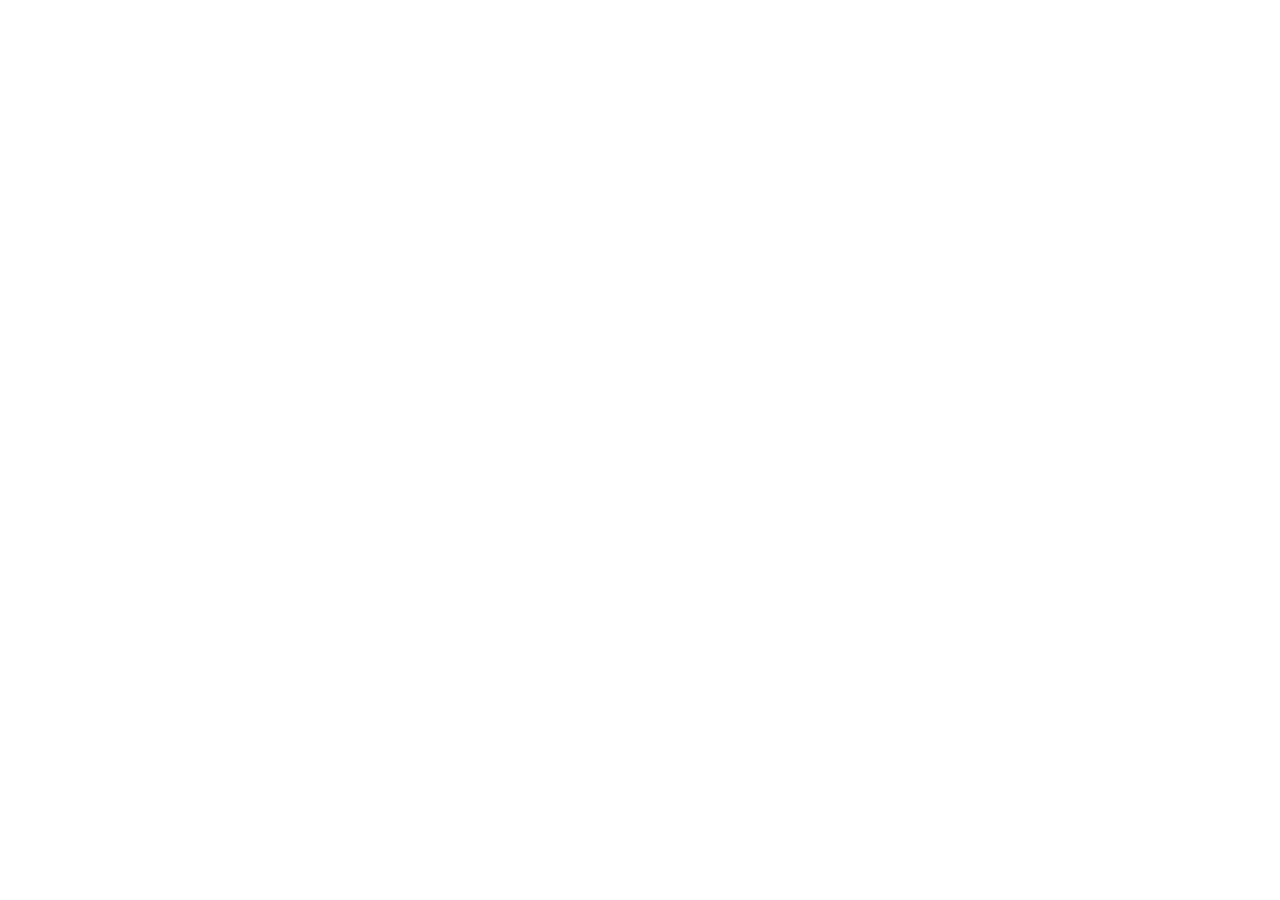
==== commit 5b6b2953: "Add files via upload" ====
--- a/index.html
+++ b/index.html
@@ -1 +1 @@
-<!doctype html><html lang="ja"><head><meta charset="utf-8"><meta name="viewport" content="width=device-width,initial-scale=1,viewport-fit=cover"><meta name="theme-color" content="#ff6b18"><title>Shoku↔match｜飲食専門求人マッチング</title><link rel="stylesheet" href="style.css"></head><body><div id="app"></div><script src="script.js"></script></body></html>+<!doctype html><html lang="ja"><head><meta charset="utf-8"><meta name="viewport" content="width=device-width,initial-scale=1,viewport-fit=cover"><meta name="theme-color" content="#ff6a22"><title>Shoku↔match</title><link rel="stylesheet" href="style.css"></head><body><div id="app"></div><script src="script.js"></script></body></html>
--- a/style.css
+++ b/style.css
@@ -1,3 +1,2 @@
-:root{--o:#ff6817;--od:#e95100;--y:#ffd84a;--cream:#fffaf0;--ink:#25221f;--muted:#77716b;--line:#eee6dc;--blue:#dff4fb;--white:#fff}*{box-sizing:border-box}body{margin:0;background:#f2eee9;color:var(--ink);font-family:-apple-system,BlinkMacSystemFont,"Hiragino Sans","Yu Gothic",Meiryo,sans-serif}.app{max-width:430px;min-height:100vh;margin:auto;background:var(--cream);box-shadow:0 0 30px #0000000d}.top{display:flex;align-items:center;justify-content:space-between;padding:18px 20px;background:#fffdf8;position:sticky;top:0;z-index:5;border-bottom:1px solid #f2eadf}.logo{font-weight:950;font-size:22px;color:var(--o);letter-spacing:-1px}.logo b{color:var(--ink)}button,input{font:inherit}.hero{padding:42px 22px 34px;background:radial-gradient(circle at 90% 5%,#ffe16b 0 12%,transparent 13%),linear-gradient(155deg,#fffaf0,#fff1d3);overflow:hidden}.pill{display:inline-block;background:#fff;border:1px solid #ffe0b9;border-radius:999px;padding:8px 12px;font-size:12px;font-weight:800}.hero h1{font-size:38px;line-height:1.15;letter-spacing:-2px;margin:18px 0 14px}.hero h1 em{font-style:normal;color:var(--o)}.hero p{line-height:1.8;color:var(--muted);font-size:14px}.btn{width:100%;border:0;border-radius:17px;padding:16px 18px;font-weight:900;cursor:pointer}.primary{background:var(--o);color:#fff;box-shadow:0 8px 20px #ff68172e}.secondary{background:#fff;color:var(--o);border:2px solid #ffd2b7;margin-top:10px}.note{text-align:center;font-size:11px;color:#8b8177;margin-top:13px}.section{padding:30px 20px}.section h2{font-size:25px;margin:5px 0 20px}.eyebrow{font-size:11px;font-weight:900;color:var(--o);letter-spacing:1.5px}.feature{display:grid;gap:11px}.feature article{background:#fff;border:1px solid var(--line);border-radius:20px;padding:17px;display:flex;gap:13px}.feature i{font-style:normal;font-size:26px}.feature h3{margin:0 0 5px;font-size:15px}.feature p{margin:0;font-size:12px;color:var(--muted);line-height:1.6}.diag{padding:24px 20px}.qtop{display:flex;justify-content:space-between;font-size:11px;font-weight:900;color:var(--o)}.track{height:8px;background:#f0e6da;border-radius:99px;margin:12px 0 34px;overflow:hidden}.bar{height:100%;background:linear-gradient(90deg,var(--o),var(--y));border-radius:99px}.qcard{background:#fff;border:1px solid var(--line);border-radius:24px;padding:25px 20px}.qcard h2{font-size:23px;line-height:1.45;margin:0 0 8px}.hint{color:var(--muted);font-size:12px;margin-bottom:20px}.answer{width:100%;text-align:left;border:2px solid #f0e5d8;background:#fffaf3;border-radius:18px;padding:17px;margin:8px 0;font-weight:800;line-height:1.5}.answer:active{border-color:var(--o);background:#fff0e5}.back{border:0;background:none;color:#8d847c;margin-top:16px;width:100%;padding:12px}.result{padding:30px 20px;text-align:center}.animal{width:170px;height:170px;object-fit:contain;border-radius:32px;background:#fff;margin:15px auto;display:block}.mainbadge,.subbadge{font-size:10px;font-weight:900;letter-spacing:1.5px}.mainbadge{color:var(--o)}.subbadge{color:#58a8c2}.result h1{font-size:27px;line-height:1.35;margin:8px 0 13px}.desc{font-size:13px;color:#665f59;line-height:1.85}.chips{display:flex;gap:7px;justify-content:center;flex-wrap:wrap;margin:17px 0}.chip{font-size:11px;font-weight:800;padding:8px 11px;border-radius:999px;background:#fff0dc;color:#c94f00}.subcard{display:flex;align-items:center;text-align:left;background:#fff;border:1px solid var(--line);border-radius:20px;padding:14px;margin:22px 0}.subcard img{width:76px;height:76px;object-fit:contain;border-radius:16px;background:var(--blue);margin-right:13px}.subcard strong{display:block;margin:5px 0;font-size:15px}.subcard p{font-size:11px;color:var(--muted);margin:0;line-height:1.5}.jobs{padding:25px 16px}.jobs h1{font-size:27px;margin:4px}.job{background:#fff;border:1px solid var(--line);border-radius:24px;overflow:hidden;margin:16px 0;box-shadow:0 8px 22px #5c321008}.jobphoto{height:150px;display:flex;align-items:center;justify-content:center;font-size:54px;background:linear-gradient(135deg,#ffe1a6,#fff5dd)}.jobbody{padding:17px}.match{display:inline-block;background:#fff0dc;color:#d45500;border-radius:99px;padding:7px 10px;font-size:11px;font-weight:900}.job h3{font-size:20px;margin:10px 0 4px}.meta{font-size:12px;color:var(--muted);line-height:1.7}.tags{display:flex;gap:6px;flex-wrap:wrap;margin-top:10px}.tags span{font-size:10px;background:#f8f5f1;padding:7px 9px;border-radius:99px}.gate{background:#fff4df;border-radius:24px;padding:24px 20px;text-align:center;margin-top:24px}.gate h2{margin:0 0 8px}.gate p{font-size:12px;color:var(--muted);line-height:1.7}.auth{padding:28px 20px}.auth h1{font-size:28px}.field{margin:14px 0}.field label{display:block;font-size:12px;font-weight:800;margin-bottom:7px}.field input{width:100%;padding:15px;border:1px solid var(--line);border-radius:14px;background:#fff}.loginlink{text-align:center;margin-top:15px;font-size:12px;color:var(--muted)}.small{font-size:11px;color:var(--muted);line-height:1.6}.hidden{display:none!important}
-/* complete prototype extensions */
-body{background:#f3eee8}.app{padding-bottom:78px}.top{border-bottom:0}.bell{background:#fff3e7;border-radius:50%;width:38px;height:38px}.bottom{position:fixed;bottom:0;left:50%;transform:translateX(-50%);width:min(430px,100%);height:72px;background:#fff;border-top:1px solid #eee;display:grid;grid-template-columns:repeat(4,1fr);z-index:40;padding-bottom:env(safe-area-inset-bottom)}.bottom button{background:none;color:#999;display:flex;flex-direction:column;align-items:center;justify-content:center;gap:3px;font-size:10px}.bottom button b{font-size:20px}.bottom button.on{color:#ff6b18}.job.tappable{cursor:pointer}.jobphoto{position:relative}.jobphoto span{position:absolute;left:12px;bottom:10px;background:#fff;padding:5px 8px;border-radius:99px;font-size:10px}.actions{display:grid;grid-template-columns:1fr 1.35fr;gap:8px;padding:0 14px 14px}.actions button,.sticky button{padding:13px;border-radius:13px;background:#fff3e7;font-weight:900;color:#5a4030}.actions .orange,.sticky .orange{background:#ff6b18;color:white}.scouttag{display:inline-block;background:#fff1b8;color:#7d5700;border-radius:99px;padding:6px 9px;font-size:10px;font-weight:900;margin:0 0 8px 5px}.searchbar{display:flex;gap:8px;margin:15px 0}.searchbar input{flex:1;border:1px solid #eadfd5;border-radius:14px;padding:14px}.searchbar button{background:#ff6b18;color:#fff;border-radius:14px;padding:0 18px;font-weight:900}.filterchips{display:flex;gap:7px;overflow:auto;margin-bottom:15px}.filterchips span{white-space:nowrap;border:1px solid #eadfd5;border-radius:99px;padding:8px 12px;font-size:11px}.empty{padding:30px 20px;text-align:center;background:#fffaf5;border-radius:20px;margin:15px 0}.detail{padding-bottom:90px}.detailhero{height:250px;background:linear-gradient(145deg,#fff0c9,#ffe1c7);display:grid;place-items:center;font-size:100px;border-radius:0 0 30px 30px}.detail section,.first{margin:14px 18px;padding:18px;background:white;border-radius:20px}.detail section h2{font-size:17px;margin-bottom:10px}.spec{display:grid;grid-template-columns:90px 1fr;gap:10px;font-size:13px}.reason{background:#fff5dd!important}.scoutbox{margin:14px 18px;padding:14px;background:linear-gradient(90deg,#fff2b9,#fff9e6);border:1px solid #f2d47a;border-radius:16px;font-weight:900;text-align:center}.sticky{position:fixed;bottom:0;left:50%;transform:translateX(-50%);width:min(430px,100%);display:grid;grid-template-columns:1fr 1.4fr;gap:8px;background:white;padding:10px 16px calc(10px + env(safe-area-inset-bottom));z-index:50;border-top:1px solid #eee}.form,.resume,.emp,.mypage{padding:26px 18px}.form label{display:block;font-size:12px;font-weight:900;margin:15px 0}.form input,.form select{margin-top:7px;width:100%;border:1px solid #e8ddd3;border-radius:14px;padding:14px;background:white}.paper{background:#fff;border:1px solid #e7ddd4;border-radius:18px;padding:20px;margin:16px 0;box-shadow:0 8px 20px #5d32110a}.resumehead{text-align:center}.statuscard{background:#fff;border-radius:20px;padding:18px;margin:14px 0;border:1px solid #eee}.statuscard>span{float:right;background:#fff1e5;color:#d95500;padding:6px 9px;border-radius:99px;font-size:10px;font-weight:900}.timeline{clear:both;font-size:10px;color:#999;padding:16px 0}.choice{width:100%;padding:17px;margin:7px 0;background:#fff;border:1px solid #eadfd5;border-radius:15px;font-weight:900}.profiletop{display:flex;align-items:center;gap:15px;background:#fff7ef;border-radius:22px;padding:18px}.profiletop img{width:82px;height:82px;object-fit:contain;border-radius:50%;background:white}.profiletop small{color:#ff6b18;font-weight:900}.completion,.quota{margin:16px 0;padding:16px;background:#fff;border-radius:18px}.completion div,.quota div{height:8px;background:#eee;border-radius:99px;margin:10px 0}.completion i,.quota i{display:block;height:100%;background:#ff6b18;border-radius:99px}.menulist{background:#fff;border-radius:18px;overflow:hidden}.menulist button{width:100%;padding:17px;background:white;border-bottom:1px solid #eee;text-align:left;font-weight:800;display:flex;justify-content:space-between}.empbrand{color:#ff6b18;font-size:11px;font-weight:1000;letter-spacing:2px}.stats{display:grid;grid-template-columns:1fr 1fr;gap:10px;margin:18px 0}.stats article{background:#fff;padding:18px;border-radius:18px}.stats b{font-size:27px;color:#ff6b18;display:block}.stats span{font-size:11px;color:#777}.alert{background:#fff3d4;padding:13px;border-radius:14px;margin-bottom:16px;font-size:12px;font-weight:800}.manage,.applicant{display:flex;align-items:center;gap:12px;background:#fff;border-radius:17px;padding:14px;margin:10px 0}.manage>div,.applicant>div{flex:1}.manage p,.applicant p,.applicant span{font-size:11px;color:#777}.live{background:#e9f8e9;color:#288a36;padding:5px 8px;border-radius:99px;font-size:10px}.applicant img{width:55px;height:55px;object-fit:contain;border-radius:50%;background:#fff4e8}.applicant button,.manage button{padding:9px 11px;border-radius:10px;background:#fff0e5;color:#d95500;font-weight:900}.upload{height:120px;border:2px dashed #e2cdbc;border-radius:16px;display:grid;place-items:center;color:#a8876e}.split{display:grid;grid-template-columns:1fr 1fr;gap:8px}.toast{position:fixed;left:50%;bottom:95px;transform:translateX(-50%);background:#2f241d;color:white;padding:12px 18px;border-radius:99px;z-index:100;font-size:12px;font-weight:800;box-shadow:0 8px 30px #0003}.auth{padding:35px 20px}.loginlink{font-size:10px;color:#999;line-height:1.7;margin-top:14px}
+
+:root{--o:#ff6422;--o2:#ff8a18;--y:#ffd95a;--b:#57cde7;--ink:#2d2926;--cream:#fff9ed;--line:#f1dfc8;--shadow:0 18px 48px #c96d2826}*{box-sizing:border-box}body{margin:0;font-family:-apple-system,BlinkMacSystemFont,"Hiragino Kaku Gothic ProN","Yu Gothic",sans-serif;color:var(--ink);background:linear-gradient(135deg,#fff9ed,#fff3da 50%,#e9fbff);font-weight:600}.shell{min-height:100vh;max-width:1180px;margin:auto;position:relative;overflow:hidden}.mobile{max-width:520px;margin:auto;min-height:100vh;background:#fffdf8;position:relative;padding-bottom:88px}.blob:before,.blob:after{content:"";position:fixed;border-radius:50%;filter:blur(1px);z-index:0;pointer-events:none}.blob:before{width:180px;height:180px;background:#63d6ec55;right:-80px;top:80px}.blob:after{width:220px;height:220px;background:#ffd65a55;left:-100px;bottom:80px}.content{position:relative;z-index:1;padding:18px}.brand{font-size:30px;font-weight:1000;color:var(--o);letter-spacing:-1.5px}.spark{color:#ffb000}.hero{padding:28px 22px 18px;text-align:center}.hero h1,.title{font-size:30px;line-height:1.22;font-weight:1000;letter-spacing:-1px;margin:12px 0}.hero p,.muted{color:#766c63;line-height:1.75}.btn{border:0;border-radius:999px;padding:16px 22px;font-size:16px;font-weight:1000;cursor:pointer}.btn.primary{color:white;background:linear-gradient(135deg,var(--o),#ff9819);box-shadow:0 12px 26px #ff702f45}.btn.light{background:white;color:#554a43;border:2px solid #f1dfc8}.btn.blue{background:#e6faff;color:#1688a2}.row{display:flex;gap:10px}.row>*{flex:1}.card{background:#fff;border:1px solid #f6e3cc;border-radius:28px;box-shadow:var(--shadow);padding:18px;margin:12px 0}.choice{min-height:120px;text-align:left;background:white;border:2px solid #f0dfc9;border-radius:24px;padding:18px;font-size:16px;font-weight:900}.choice:hover{border-color:var(--o)}.progress{height:9px;background:#f7e4ce;border-radius:20px;overflow:hidden}.progress i{display:block;height:100%;background:linear-gradient(90deg,var(--o),var(--y));border-radius:20px}.animal{width:150px;height:150px;object-fit:contain;filter:drop-shadow(0 10px 12px #9a602033)}.tag{display:inline-block;padding:7px 11px;border-radius:999px;background:#fff1df;color:#e75818;font-size:12px;font-weight:1000;margin:3px}.tag.blue{background:#daf8ff;color:#1688a2}.label{display:inline-block;padding:6px 10px;border-radius:10px;background:var(--o);color:#fff;font-size:12px;font-weight:1000;transform:rotate(-2deg)}.label.sub{background:var(--b)}.job-card{padding:0;overflow:hidden;touch-action:pan-y}.job-photo{height:290px;background:linear-gradient(135deg,#5d3423,#e9a458);position:relative;display:flex;align-items:flex-end;padding:18px;color:#fff}.job-photo:after{content:"";position:absolute;inset:0;background:linear-gradient(transparent 35%,#1b0c056e)}.job-photo>*{z-index:1}.job-photo h2{font-size:25px;margin:8px 0}.job-body{padding:18px}.price{color:#f05a1a;font-size:24px;font-weight:1000}.swipe-actions{display:flex;gap:16px;justify-content:center;margin:18px}.round{width:88px;height:64px;border-radius:999px;border:2px solid #eee;background:white;font-weight:1000;font-size:14px}.round.like{background:linear-gradient(135deg,#ff6622,#ff9d16);color:white;border:0;box-shadow:0 10px 24px #ff6f3144}.topbar{display:flex;align-items:center;justify-content:space-between;padding:16px 18px;position:sticky;top:0;background:#fffdf8e8;backdrop-filter:blur(10px);z-index:20}.back{border:0;background:#fff;border-radius:50%;width:42px;height:42px;font-size:24px;box-shadow:0 5px 16px #00000012}.nav{position:fixed;bottom:0;left:50%;transform:translateX(-50%);width:min(520px,100%);height:76px;background:#fff;border-top:1px solid #eee;display:flex;z-index:30;padding-bottom:env(safe-area-inset-bottom)}.nav button{flex:1;border:0;background:white;font-size:11px;font-weight:900;color:#746a64}.nav button.on{color:var(--o)}.nav b{display:block;font-size:21px;margin-bottom:3px}.section-title{font-size:21px;font-weight:1000;margin:22px 0 10px}.input{width:100%;padding:15px;border:2px solid #f0e3d3;border-radius:16px;background:#fff;font-size:15px;margin:6px 0}.list-item{display:flex;gap:12px;align-items:center;padding:14px 0;border-bottom:1px solid #f2e8dd}.thumb{width:86px;height:72px;border-radius:16px;background:linear-gradient(135deg,#4d2d22,#e6a057)}.pill{padding:10px 13px;border-radius:14px;background:#fff4e7;margin:5px 0}.notice{padding:14px;border-radius:18px;background:#e7faff;border:1px solid #bceef7;color:#276a79}.gold{background:linear-gradient(135deg,#fff8d9,#fff0a5);border:2px solid #ffd85a}.tabs{display:flex;gap:7px;overflow:auto}.tabs button{white-space:nowrap;border:0;border-radius:999px;padding:10px 14px;font-weight:900}.tabs .on{background:var(--o);color:white}.desk{min-height:100vh;background:#f8f6f2;display:grid;grid-template-columns:245px 1fr}.side{background:#fff;padding:24px 18px;border-right:1px solid #eee}.side .brand{font-size:24px}.side button{width:100%;text-align:left;padding:13px;border:0;border-radius:13px;background:white;font-weight:900;margin:3px 0}.side button.on{background:#fff0e3;color:var(--o)}.main{padding:28px}.grid{display:grid;grid-template-columns:repeat(3,1fr);gap:16px}.metric{background:white;border-radius:20px;padding:20px;border:1px solid #eee}.metric b{font-size:28px;color:var(--o)}table{width:100%;border-collapse:collapse;background:white;border-radius:18px;overflow:hidden}th,td{padding:14px;border-bottom:1px solid #eee;text-align:left}th{background:#fff8ef}.desk .card{box-shadow:none}.badge{background:#fff1df;color:#d9571d;border-radius:999px;padding:5px 9px;font-size:12px}.toast{position:fixed;top:18px;left:50%;transform:translateX(-50%);background:#2f2926;color:white;padding:12px 18px;border-radius:999px;z-index:100;font-size:13px}.detail-hero{height:260px;border-radius:0 0 30px 30px;background:linear-gradient(135deg,#5b3222,#e2a158);position:relative}.detail-hero .back{position:absolute;top:18px;left:18px}.sticky-actions{position:fixed;bottom:76px;left:50%;transform:translateX(-50%);width:min(520px,100%);padding:10px 16px;background:#fffdf8ee;display:flex;gap:10px;z-index:25}.steps{display:flex;gap:6px}.steps i{height:8px;flex:1;border-radius:9px;background:#eee}.steps i.on{background:var(--o)}@media(max-width:760px){.desk{grid-template-columns:1fr}.side{display:none}.main{padding:16px}.grid{grid-template-columns:1fr}.desk-mobile-head{display:block}}@media(min-width:761px){.desk-mobile-head{display:none}}
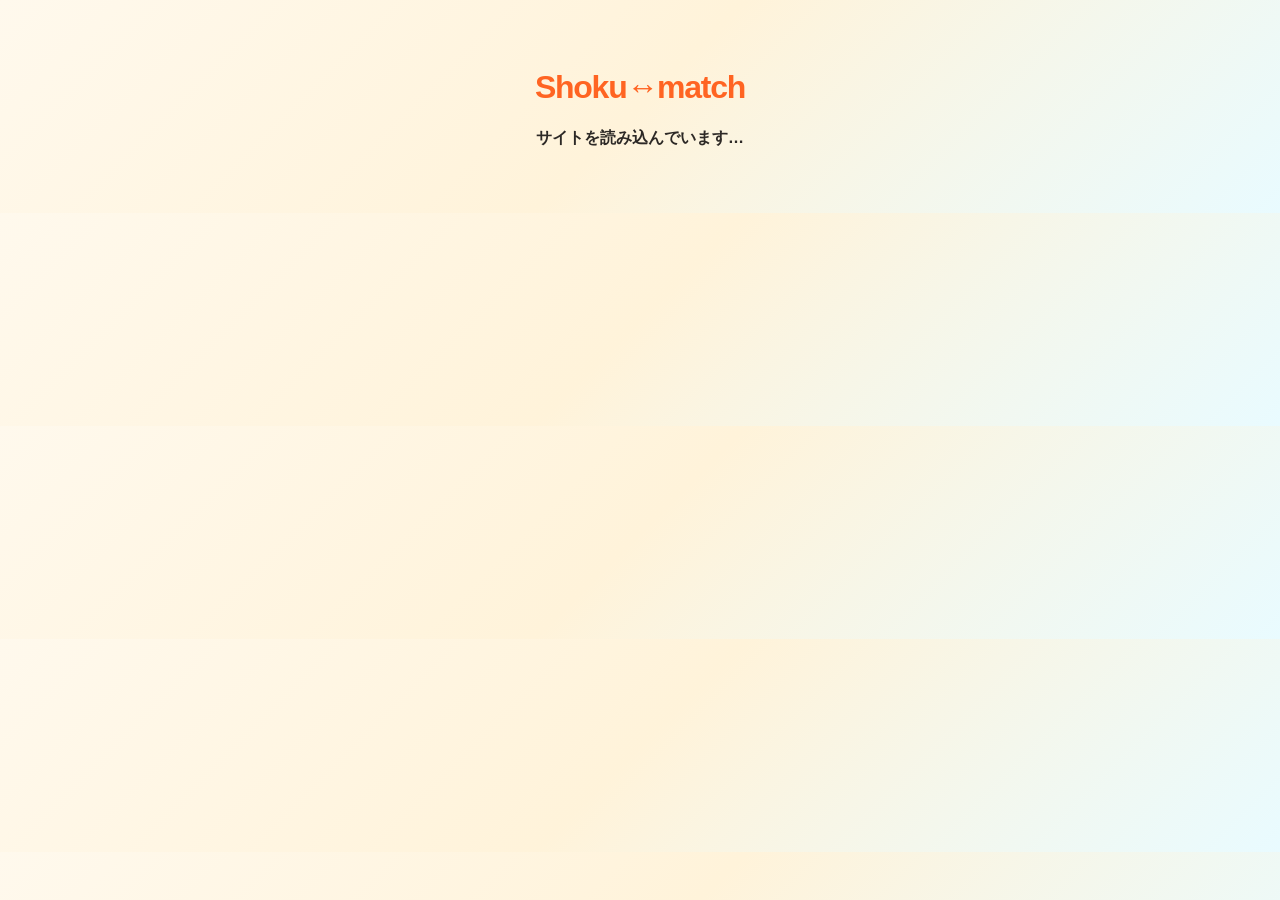
==== commit 77cedd5f: "Add files via upload" ====
--- a/index.html
+++ b/index.html
@@ -1 +1,14 @@
-<!doctype html><html lang="ja"><head><meta charset="utf-8"><meta name="viewport" content="width=device-width,initial-scale=1,viewport-fit=cover"><meta name="theme-color" content="#ff6a22"><title>Shoku↔match</title><link rel="stylesheet" href="style.css"></head><body><div id="app"></div><script src="script.js"></script></body></html>+<!doctype html>
+<html lang="ja">
+<head>
+<meta charset="utf-8">
+<meta name="viewport" content="width=device-width,initial-scale=1,viewport-fit=cover">
+<meta name="theme-color" content="#ff6a22">
+<title>Shoku↔match｜飲食特化の仕事マッチング</title>
+<link rel="stylesheet" href="style.css?v=20260924-2">
+</head>
+<body data-site="user">
+<div id="app"><main style="max-width:520px;margin:auto;padding:48px 22px;text-align:center"><h1 style="color:#ff6422">Shoku↔match</h1><p>サイトを読み込んでいます…</p></main></div>
+<script src="script.js?v=20260924-2"></script>
+</body>
+</html>
--- a/style.css
+++ b/style.css
@@ -1,2 +1,8 @@
 
 :root{--o:#ff6422;--o2:#ff8a18;--y:#ffd95a;--b:#57cde7;--ink:#2d2926;--cream:#fff9ed;--line:#f1dfc8;--shadow:0 18px 48px #c96d2826}*{box-sizing:border-box}body{margin:0;font-family:-apple-system,BlinkMacSystemFont,"Hiragino Kaku Gothic ProN","Yu Gothic",sans-serif;color:var(--ink);background:linear-gradient(135deg,#fff9ed,#fff3da 50%,#e9fbff);font-weight:600}.shell{min-height:100vh;max-width:1180px;margin:auto;position:relative;overflow:hidden}.mobile{max-width:520px;margin:auto;min-height:100vh;background:#fffdf8;position:relative;padding-bottom:88px}.blob:before,.blob:after{content:"";position:fixed;border-radius:50%;filter:blur(1px);z-index:0;pointer-events:none}.blob:before{width:180px;height:180px;background:#63d6ec55;right:-80px;top:80px}.blob:after{width:220px;height:220px;background:#ffd65a55;left:-100px;bottom:80px}.content{position:relative;z-index:1;padding:18px}.brand{font-size:30px;font-weight:1000;color:var(--o);letter-spacing:-1.5px}.spark{color:#ffb000}.hero{padding:28px 22px 18px;text-align:center}.hero h1,.title{font-size:30px;line-height:1.22;font-weight:1000;letter-spacing:-1px;margin:12px 0}.hero p,.muted{color:#766c63;line-height:1.75}.btn{border:0;border-radius:999px;padding:16px 22px;font-size:16px;font-weight:1000;cursor:pointer}.btn.primary{color:white;background:linear-gradient(135deg,var(--o),#ff9819);box-shadow:0 12px 26px #ff702f45}.btn.light{background:white;color:#554a43;border:2px solid #f1dfc8}.btn.blue{background:#e6faff;color:#1688a2}.row{display:flex;gap:10px}.row>*{flex:1}.card{background:#fff;border:1px solid #f6e3cc;border-radius:28px;box-shadow:var(--shadow);padding:18px;margin:12px 0}.choice{min-height:120px;text-align:left;background:white;border:2px solid #f0dfc9;border-radius:24px;padding:18px;font-size:16px;font-weight:900}.choice:hover{border-color:var(--o)}.progress{height:9px;background:#f7e4ce;border-radius:20px;overflow:hidden}.progress i{display:block;height:100%;background:linear-gradient(90deg,var(--o),var(--y));border-radius:20px}.animal{width:150px;height:150px;object-fit:contain;filter:drop-shadow(0 10px 12px #9a602033)}.tag{display:inline-block;padding:7px 11px;border-radius:999px;background:#fff1df;color:#e75818;font-size:12px;font-weight:1000;margin:3px}.tag.blue{background:#daf8ff;color:#1688a2}.label{display:inline-block;padding:6px 10px;border-radius:10px;background:var(--o);color:#fff;font-size:12px;font-weight:1000;transform:rotate(-2deg)}.label.sub{background:var(--b)}.job-card{padding:0;overflow:hidden;touch-action:pan-y}.job-photo{height:290px;background:linear-gradient(135deg,#5d3423,#e9a458);position:relative;display:flex;align-items:flex-end;padding:18px;color:#fff}.job-photo:after{content:"";position:absolute;inset:0;background:linear-gradient(transparent 35%,#1b0c056e)}.job-photo>*{z-index:1}.job-photo h2{font-size:25px;margin:8px 0}.job-body{padding:18px}.price{color:#f05a1a;font-size:24px;font-weight:1000}.swipe-actions{display:flex;gap:16px;justify-content:center;margin:18px}.round{width:88px;height:64px;border-radius:999px;border:2px solid #eee;background:white;font-weight:1000;font-size:14px}.round.like{background:linear-gradient(135deg,#ff6622,#ff9d16);color:white;border:0;box-shadow:0 10px 24px #ff6f3144}.topbar{display:flex;align-items:center;justify-content:space-between;padding:16px 18px;position:sticky;top:0;background:#fffdf8e8;backdrop-filter:blur(10px);z-index:20}.back{border:0;background:#fff;border-radius:50%;width:42px;height:42px;font-size:24px;box-shadow:0 5px 16px #00000012}.nav{position:fixed;bottom:0;left:50%;transform:translateX(-50%);width:min(520px,100%);height:76px;background:#fff;border-top:1px solid #eee;display:flex;z-index:30;padding-bottom:env(safe-area-inset-bottom)}.nav button{flex:1;border:0;background:white;font-size:11px;font-weight:900;color:#746a64}.nav button.on{color:var(--o)}.nav b{display:block;font-size:21px;margin-bottom:3px}.section-title{font-size:21px;font-weight:1000;margin:22px 0 10px}.input{width:100%;padding:15px;border:2px solid #f0e3d3;border-radius:16px;background:#fff;font-size:15px;margin:6px 0}.list-item{display:flex;gap:12px;align-items:center;padding:14px 0;border-bottom:1px solid #f2e8dd}.thumb{width:86px;height:72px;border-radius:16px;background:linear-gradient(135deg,#4d2d22,#e6a057)}.pill{padding:10px 13px;border-radius:14px;background:#fff4e7;margin:5px 0}.notice{padding:14px;border-radius:18px;background:#e7faff;border:1px solid #bceef7;color:#276a79}.gold{background:linear-gradient(135deg,#fff8d9,#fff0a5);border:2px solid #ffd85a}.tabs{display:flex;gap:7px;overflow:auto}.tabs button{white-space:nowrap;border:0;border-radius:999px;padding:10px 14px;font-weight:900}.tabs .on{background:var(--o);color:white}.desk{min-height:100vh;background:#f8f6f2;display:grid;grid-template-columns:245px 1fr}.side{background:#fff;padding:24px 18px;border-right:1px solid #eee}.side .brand{font-size:24px}.side button{width:100%;text-align:left;padding:13px;border:0;border-radius:13px;background:white;font-weight:900;margin:3px 0}.side button.on{background:#fff0e3;color:var(--o)}.main{padding:28px}.grid{display:grid;grid-template-columns:repeat(3,1fr);gap:16px}.metric{background:white;border-radius:20px;padding:20px;border:1px solid #eee}.metric b{font-size:28px;color:var(--o)}table{width:100%;border-collapse:collapse;background:white;border-radius:18px;overflow:hidden}th,td{padding:14px;border-bottom:1px solid #eee;text-align:left}th{background:#fff8ef}.desk .card{box-shadow:none}.badge{background:#fff1df;color:#d9571d;border-radius:999px;padding:5px 9px;font-size:12px}.toast{position:fixed;top:18px;left:50%;transform:translateX(-50%);background:#2f2926;color:white;padding:12px 18px;border-radius:999px;z-index:100;font-size:13px}.detail-hero{height:260px;border-radius:0 0 30px 30px;background:linear-gradient(135deg,#5b3222,#e2a158);position:relative}.detail-hero .back{position:absolute;top:18px;left:18px}.sticky-actions{position:fixed;bottom:76px;left:50%;transform:translateX(-50%);width:min(520px,100%);padding:10px 16px;background:#fffdf8ee;display:flex;gap:10px;z-index:25}.steps{display:flex;gap:6px}.steps i{height:8px;flex:1;border-radius:9px;background:#eee}.steps i.on{background:var(--o)}@media(max-width:760px){.desk{grid-template-columns:1fr}.side{display:none}.main{padding:16px}.grid{grid-template-columns:1fr}.desk-mobile-head{display:block}}@media(min-width:761px){.desk-mobile-head{display:none}}
+/* Release visual polish */
+.landing-hero{padding-top:46px;min-height:calc(100vh - 36px);display:flex;flex-direction:column;justify-content:center}.sparkfield{font-size:22px;color:#ffb800;letter-spacing:8px;animation:twinkle 1.8s ease-in-out infinite}.logo-pop{font-size:38px;text-shadow:0 3px 0 #fff,0 8px 24px #ff7b2940}.kicker{display:inline-block!important;align-self:center;background:#e1f9ff;color:#14859e!important;padding:7px 13px;border-radius:999px;font-size:12px;font-weight:1000;margin:8px auto!important}.landing-hero h1{font-size:34px;margin-top:12px}.gradient-text{background:linear-gradient(90deg,#ff5d22,#ff9b16);-webkit-background-clip:text;color:transparent}.hero-copy{font-size:14px;max-width:390px;margin:4px auto 10px}.animal-parade{display:flex;justify-content:center;align-items:end;gap:0;margin:20px -8px 25px}.animal-parade img{width:54px;height:54px;object-fit:contain;filter:drop-shadow(0 7px 8px #8c4a1d20);transform:translateY(calc((var(--i) % 2) * 7px));animation:floaty 3s ease-in-out infinite;animation-delay:calc(var(--i) * -.16s)}.hero-cta{width:100%;font-size:17px;padding:18px}.login-cta{width:100%;margin-top:12px;background:#fff;color:#ef5c1e;border:2px solid #ff7a35;box-shadow:0 8px 22px #ff7b2918}.micro{font-size:11px!important;margin:10px 0!important}.mini-feature{display:flex;justify-content:center;gap:8px;flex-wrap:wrap;margin-top:10px}.mini-feature span{background:#fff;border:1px solid #f6ddc5;padding:8px 11px;border-radius:999px;font-size:11px;font-weight:1000}.job-card{transition:transform .22s ease,opacity .22s ease}.fly-right{transform:translateX(130%) rotate(18deg)!important;opacity:0}.fly-left{transform:translateX(-130%) rotate(-18deg)!important;opacity:0}.job-photo:before{content:'✦';position:absolute;right:18px;top:18px;color:#ffe36e;font-size:28px;z-index:2;text-shadow:0 0 12px #fff}.title,.section-title,h1,h2,h3{letter-spacing:-.04em}.nav button.on b{filter:drop-shadow(0 3px 6px #ff6b2240)}
+@keyframes twinkle{50%{opacity:.45;transform:scale(.96)}}@keyframes floaty{50%{transform:translateY(calc((var(--i) % 2) * 7px - 5px))}}
+
+/* Employer-only entry: intentionally simple, no sparkles or playful decorations */
+.biz-entry{min-height:100vh;background:#f7f7f7;display:grid;place-items:center;padding:28px 18px}.biz-entry-card{width:min(520px,100%);background:#fff;border:1px solid #e8e8e8;border-radius:18px;padding:34px;box-shadow:0 12px 34px #0000000b}.biz-entry-card.wide{width:min(620px,100%)}.biz-brand{font-size:27px;font-weight:1000;color:#f26422;margin-bottom:36px}.biz-brand span{font-size:13px;color:#6d6d6d;background:#f5f5f5;padding:6px 9px;border-radius:6px;margin-left:7px;vertical-align:middle}.biz-entry h1{font-size:28px;line-height:1.4;margin:0 0 12px}.biz-lead{color:#707070;line-height:1.8;margin:0 0 28px}.biz-primary{display:block;width:100%;border-radius:10px!important;background:#f26422!important;color:#fff!important;box-shadow:none!important;margin-top:12px}.biz-secondary{display:block;width:100%;border-radius:10px!important;background:#fff!important;color:#e75c1d!important;border:1.5px solid #f26422!important;box-shadow:none!important;margin-top:12px}.biz-note{font-size:12px;color:#8a8a8a;text-align:center;margin-top:20px}.biz-back{border:0;background:transparent;color:#666;font-weight:800;padding:0;margin:0 0 22px;cursor:pointer}.biz-switch{text-align:center;color:#777;font-size:13px;margin-top:20px}.biz-switch button{border:0;background:transparent;color:#e75c1d;font-weight:900;cursor:pointer}.biz-step{display:inline-block;color:#e75c1d;background:#fff1e9;border-radius:6px;padding:6px 9px;font-size:12px;font-weight:900;margin-bottom:16px}.desk{background:#f6f7f8}.desk .side{box-shadow:none}.desk .brand{color:#ef6425;text-shadow:none}.desk .main .card,.desk .metric{border-radius:14px;border-color:#e8e8e8}.desk .btn.primary{background:#f26422;box-shadow:none;border-radius:9px}.desk .tag,.desk .badge{border-radius:6px}.desk h1,.desk h2,.desk h3{letter-spacing:-.025em}
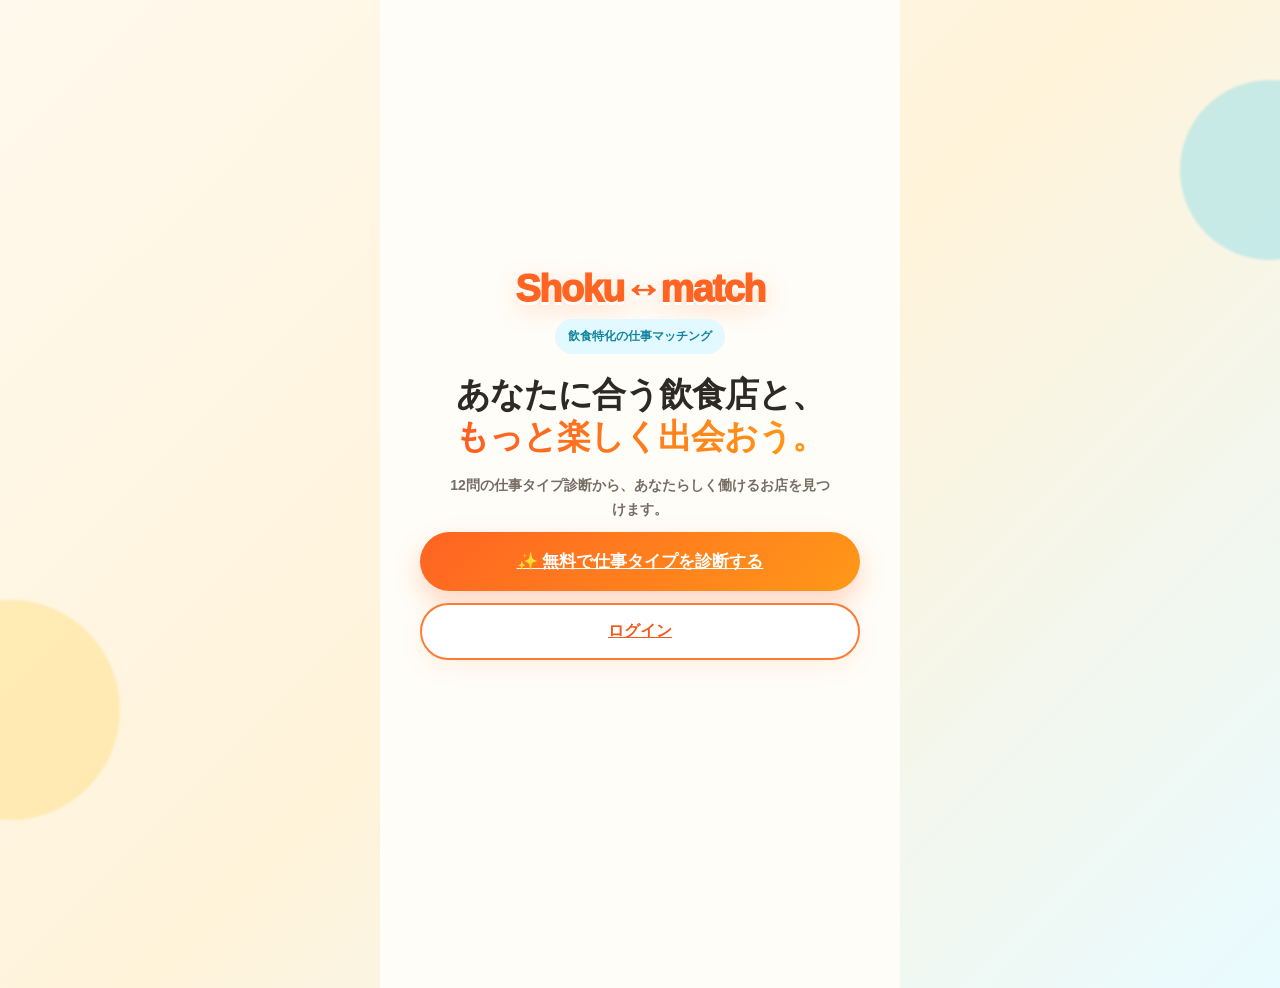
==== commit 7656ef94: "Add files via upload" ====
--- a/index.html
+++ b/index.html
@@ -1,14 +1,65 @@
 <!doctype html>
-<html lang="ja">
-<head>
-<meta charset="utf-8">
-<meta name="viewport" content="width=device-width,initial-scale=1,viewport-fit=cover">
-<meta name="theme-color" content="#ff6a22">
-<title>Shoku↔match｜飲食特化の仕事マッチング</title>
-<link rel="stylesheet" href="style.css?v=20260924-2">
-</head>
-<body data-site="user">
-<div id="app"><main style="max-width:520px;margin:auto;padding:48px 22px;text-align:center"><h1 style="color:#ff6422">Shoku↔match</h1><p>サイトを読み込んでいます…</p></main></div>
-<script src="script.js?v=20260924-2"></script>
-</body>
-</html>
+<html lang="ja"><head><meta charset="utf-8"><meta name="viewport" content="width=device-width,initial-scale=1,viewport-fit=cover"><meta name="theme-color" content="#ff6a22"><title>Shoku↔match｜飲食特化の仕事マッチング</title><style>
+:root{--o:#ff6422;--o2:#ff8a18;--y:#ffd95a;--b:#57cde7;--ink:#2d2926;--cream:#fff9ed;--line:#f1dfc8;--shadow:0 18px 48px #c96d2826}*{box-sizing:border-box}body{margin:0;font-family:-apple-system,BlinkMacSystemFont,"Hiragino Kaku Gothic ProN","Yu Gothic",sans-serif;color:var(--ink);background:linear-gradient(135deg,#fff9ed,#fff3da 50%,#e9fbff);font-weight:600}.shell{min-height:100vh;max-width:1180px;margin:auto;position:relative;overflow:hidden}.mobile{max-width:520px;margin:auto;min-height:100vh;background:#fffdf8;position:relative;padding-bottom:88px}.blob:before,.blob:after{content:"";position:fixed;border-radius:50%;filter:blur(1px);z-index:0;pointer-events:none}.blob:before{width:180px;height:180px;background:#63d6ec55;right:-80px;top:80px}.blob:after{width:220px;height:220px;background:#ffd65a55;left:-100px;bottom:80px}.content{position:relative;z-index:1;padding:18px}.brand{font-size:30px;font-weight:1000;color:var(--o);letter-spacing:-1.5px}.spark{color:#ffb000}.hero{padding:28px 22px 18px;text-align:center}.hero h1,.title{font-size:30px;line-height:1.22;font-weight:1000;letter-spacing:-1px;margin:12px 0}.hero p,.muted{color:#766c63;line-height:1.75}.btn{border:0;border-radius:999px;padding:16px 22px;font-size:16px;font-weight:1000;cursor:pointer}.btn.primary{color:white;background:linear-gradient(135deg,var(--o),#ff9819);box-shadow:0 12px 26px #ff702f45}.btn.light{background:white;color:#554a43;border:2px solid #f1dfc8}.btn.blue{background:#e6faff;color:#1688a2}.row{display:flex;gap:10px}.row>*{flex:1}.card{background:#fff;border:1px solid #f6e3cc;border-radius:28px;box-shadow:var(--shadow);padding:18px;margin:12px 0}.choice{min-height:120px;text-align:left;background:white;border:2px solid #f0dfc9;border-radius:24px;padding:18px;font-size:16px;font-weight:900}.choice:hover{border-color:var(--o)}.progress{height:9px;background:#f7e4ce;border-radius:20px;overflow:hidden}.progress i{display:block;height:100%;background:linear-gradient(90deg,var(--o),var(--y));border-radius:20px}.animal{width:150px;height:150px;object-fit:contain;filter:drop-shadow(0 10px 12px #9a602033)}.tag{display:inline-block;padding:7px 11px;border-radius:999px;background:#fff1df;color:#e75818;font-size:12px;font-weight:1000;margin:3px}.tag.blue{background:#daf8ff;color:#1688a2}.label{display:inline-block;padding:6px 10px;border-radius:10px;background:var(--o);color:#fff;font-size:12px;font-weight:1000;transform:rotate(-2deg)}.label.sub{background:var(--b)}.job-card{padding:0;overflow:hidden;touch-action:pan-y}.job-photo{height:290px;background:linear-gradient(135deg,#5d3423,#e9a458);position:relative;display:flex;align-items:flex-end;padding:18px;color:#fff}.job-photo:after{content:"";position:absolute;inset:0;background:linear-gradient(transparent 35%,#1b0c056e)}.job-photo>*{z-index:1}.job-photo h2{font-size:25px;margin:8px 0}.job-body{padding:18px}.price{color:#f05a1a;font-size:24px;font-weight:1000}.swipe-actions{display:flex;gap:16px;justify-content:center;margin:18px}.round{width:88px;height:64px;border-radius:999px;border:2px solid #eee;background:white;font-weight:1000;font-size:14px}.round.like{background:linear-gradient(135deg,#ff6622,#ff9d16);color:white;border:0;box-shadow:0 10px 24px #ff6f3144}.topbar{display:flex;align-items:center;justify-content:space-between;padding:16px 18px;position:sticky;top:0;background:#fffdf8e8;backdrop-filter:blur(10px);z-index:20}.back{border:0;background:#fff;border-radius:50%;width:42px;height:42px;font-size:24px;box-shadow:0 5px 16px #00000012}.nav{position:fixed;bottom:0;left:50%;transform:translateX(-50%);width:min(520px,100%);height:76px;background:#fff;border-top:1px solid #eee;display:flex;z-index:30;padding-bottom:env(safe-area-inset-bottom)}.nav button{flex:1;border:0;background:white;font-size:11px;font-weight:900;color:#746a64}.nav button.on{color:var(--o)}.nav b{display:block;font-size:21px;margin-bottom:3px}.section-title{font-size:21px;font-weight:1000;margin:22px 0 10px}.input{width:100%;padding:15px;border:2px solid #f0e3d3;border-radius:16px;background:#fff;font-size:15px;margin:6px 0}.list-item{display:flex;gap:12px;align-items:center;padding:14px 0;border-bottom:1px solid #f2e8dd}.thumb{width:86px;height:72px;border-radius:16px;background:linear-gradient(135deg,#4d2d22,#e6a057)}.pill{padding:10px 13px;border-radius:14px;background:#fff4e7;margin:5px 0}.notice{padding:14px;border-radius:18px;background:#e7faff;border:1px solid #bceef7;color:#276a79}.gold{background:linear-gradient(135deg,#fff8d9,#fff0a5);border:2px solid #ffd85a}.tabs{display:flex;gap:7px;overflow:auto}.tabs button{white-space:nowrap;border:0;border-radius:999px;padding:10px 14px;font-weight:900}.tabs .on{background:var(--o);color:white}.desk{min-height:100vh;background:#f8f6f2;display:grid;grid-template-columns:245px 1fr}.side{background:#fff;padding:24px 18px;border-right:1px solid #eee}.side .brand{font-size:24px}.side button{width:100%;text-align:left;padding:13px;border:0;border-radius:13px;background:white;font-weight:900;margin:3px 0}.side button.on{background:#fff0e3;color:var(--o)}.main{padding:28px}.grid{display:grid;grid-template-columns:repeat(3,1fr);gap:16px}.metric{background:white;border-radius:20px;padding:20px;border:1px solid #eee}.metric b{font-size:28px;color:var(--o)}table{width:100%;border-collapse:collapse;background:white;border-radius:18px;overflow:hidden}th,td{padding:14px;border-bottom:1px solid #eee;text-align:left}th{background:#fff8ef}.desk .card{box-shadow:none}.badge{background:#fff1df;color:#d9571d;border-radius:999px;padding:5px 9px;font-size:12px}.toast{position:fixed;top:18px;left:50%;transform:translateX(-50%);background:#2f2926;color:white;padding:12px 18px;border-radius:999px;z-index:100;font-size:13px}.detail-hero{height:260px;border-radius:0 0 30px 30px;background:linear-gradient(135deg,#5b3222,#e2a158);position:relative}.detail-hero .back{position:absolute;top:18px;left:18px}.sticky-actions{position:fixed;bottom:76px;left:50%;transform:translateX(-50%);width:min(520px,100%);padding:10px 16px;background:#fffdf8ee;display:flex;gap:10px;z-index:25}.steps{display:flex;gap:6px}.steps i{height:8px;flex:1;border-radius:9px;background:#eee}.steps i.on{background:var(--o)}@media(max-width:760px){.desk{grid-template-columns:1fr}.side{display:none}.main{padding:16px}.grid{grid-template-columns:1fr}.desk-mobile-head{display:block}}@media(min-width:761px){.desk-mobile-head{display:none}}
+/* Release visual polish */
+.landing-hero{padding-top:46px;min-height:calc(100vh - 36px);display:flex;flex-direction:column;justify-content:center}.sparkfield{font-size:22px;color:#ffb800;letter-spacing:8px;animation:twinkle 1.8s ease-in-out infinite}.logo-pop{font-size:38px;text-shadow:0 3px 0 #fff,0 8px 24px #ff7b2940}.kicker{display:inline-block!important;align-self:center;background:#e1f9ff;color:#14859e!important;padding:7px 13px;border-radius:999px;font-size:12px;font-weight:1000;margin:8px auto!important}.landing-hero h1{font-size:34px;margin-top:12px}.gradient-text{background:linear-gradient(90deg,#ff5d22,#ff9b16);-webkit-background-clip:text;color:transparent}.hero-copy{font-size:14px;max-width:390px;margin:4px auto 10px}.animal-parade{display:flex;justify-content:center;align-items:end;gap:0;margin:20px -8px 25px}.animal-parade img{width:54px;height:54px;object-fit:contain;filter:drop-shadow(0 7px 8px #8c4a1d20);transform:translateY(calc((var(--i) % 2) * 7px));animation:floaty 3s ease-in-out infinite;animation-delay:calc(var(--i) * -.16s)}.hero-cta{width:100%;font-size:17px;padding:18px}.login-cta{width:100%;margin-top:12px;background:#fff;color:#ef5c1e;border:2px solid #ff7a35;box-shadow:0 8px 22px #ff7b2918}.micro{font-size:11px!important;margin:10px 0!important}.mini-feature{display:flex;justify-content:center;gap:8px;flex-wrap:wrap;margin-top:10px}.mini-feature span{background:#fff;border:1px solid #f6ddc5;padding:8px 11px;border-radius:999px;font-size:11px;font-weight:1000}.job-card{transition:transform .22s ease,opacity .22s ease}.fly-right{transform:translateX(130%) rotate(18deg)!important;opacity:0}.fly-left{transform:translateX(-130%) rotate(-18deg)!important;opacity:0}.job-photo:before{content:'✦';position:absolute;right:18px;top:18px;color:#ffe36e;font-size:28px;z-index:2;text-shadow:0 0 12px #fff}.title,.section-title,h1,h2,h3{letter-spacing:-.04em}.nav button.on b{filter:drop-shadow(0 3px 6px #ff6b2240)}
+@keyframes twinkle{50%{opacity:.45;transform:scale(.96)}}@keyframes floaty{50%{transform:translateY(calc((var(--i) % 2) * 7px - 5px))}}
+
+/* Employer-only entry: intentionally simple, no sparkles or playful decorations */
+.biz-entry{min-height:100vh;background:#f7f7f7;display:grid;place-items:center;padding:28px 18px}.biz-entry-card{width:min(520px,100%);background:#fff;border:1px solid #e8e8e8;border-radius:18px;padding:34px;box-shadow:0 12px 34px #0000000b}.biz-entry-card.wide{width:min(620px,100%)}.biz-brand{font-size:27px;font-weight:1000;color:#f26422;margin-bottom:36px}.biz-brand span{font-size:13px;color:#6d6d6d;background:#f5f5f5;padding:6px 9px;border-radius:6px;margin-left:7px;vertical-align:middle}.biz-entry h1{font-size:28px;line-height:1.4;margin:0 0 12px}.biz-lead{color:#707070;line-height:1.8;margin:0 0 28px}.biz-primary{display:block;width:100%;border-radius:10px!important;background:#f26422!important;color:#fff!important;box-shadow:none!important;margin-top:12px}.biz-secondary{display:block;width:100%;border-radius:10px!important;background:#fff!important;color:#e75c1d!important;border:1.5px solid #f26422!important;box-shadow:none!important;margin-top:12px}.biz-note{font-size:12px;color:#8a8a8a;text-align:center;margin-top:20px}.biz-back{border:0;background:transparent;color:#666;font-weight:800;padding:0;margin:0 0 22px;cursor:pointer}.biz-switch{text-align:center;color:#777;font-size:13px;margin-top:20px}.biz-switch button{border:0;background:transparent;color:#e75c1d;font-weight:900;cursor:pointer}.biz-step{display:inline-block;color:#e75c1d;background:#fff1e9;border-radius:6px;padding:6px 9px;font-size:12px;font-weight:900;margin-bottom:16px}.desk{background:#f6f7f8}.desk .side{box-shadow:none}.desk .brand{color:#ef6425;text-shadow:none}.desk .main .card,.desk .metric{border-radius:14px;border-color:#e8e8e8}.desk .btn.primary{background:#f26422;box-shadow:none;border-radius:9px}.desk .tag,.desk .badge{border-radius:6px}.desk h1,.desk h2,.desk h3{letter-spacing:-.025em}
+</style></head><body data-site="user"><div id="app"><div class="mobile blob"><div class="content"><div class="hero landing-hero"><div class="brand logo-pop">Shoku↔match</div><p class="kicker">飲食特化の仕事マッチング</p><h1>あなたに合う飲食店と、<br><span class="gradient-text">もっと楽しく出会おう。</span></h1><p class="hero-copy">12問の仕事タイプ診断から、あなたらしく働けるお店を見つけます。</p><a class="btn primary hero-cta" href="#" onclick="startDiag();return false">✨ 無料で仕事タイプを診断する</a><a class="btn login-cta" href="#" onclick="auth('ログイン');return false">ログイン</a></div></div></div></div><script>
+const A='assets/';
+const TYPES={1:{name:'みんなを引っ張る！・エンジンタイプ',short:'エンジンタイプ',img:A+'lion.jpg',core:'自分から動き、チームを前へ進める人',desc:'指示を待つより、自分から一歩目を踏み出せるタイプ。忙しいときや人手が足りないときほど率先して動き、必要なら周りにも声をかけながらチームを前へ進めます。自分が動き出すことで、お店全体のエンジンになれる存在です。',strength:'行動力・積極性・リーダーシップ',scene:'ピークタイム／人手不足／チームを引っ張る場面'},2:{name:'笑顔で盛り上げる！・ムードメーカータイプ',short:'ムードメーカータイプ',img:A+'parrot.jpg',core:'場を明るくする人',desc:'人とのコミュニケーションが得意で、自然とその場を明るくできるタイプ。お客様との会話はもちろん、一緒に働くスタッフにも良い空気を広げます。あなたがいることで、お店の雰囲気がちょっと楽しくなる存在です。',strength:'コミュニケーション力・親しみやすさ・盛り上げ力',scene:'接客／お客様との会話／スタッフ間の雰囲気づくり'},3:{name:'気づかい上手！・ホスピタリティタイプ',short:'ホスピタリティタイプ',img:A+'sloth.png',core:'相手をよく見て、先回りできる人',desc:'相手の様子をよく見ながら「今、何を求めているかな？」と考えられるタイプ。言われてから動くのではなく、小さな変化に気づいて、その人に合った対応ができます。さりげない気遣いで「また来たい」と思わせられる存在です。',strength:'気配り・観察力・相手に合わせる力',scene:'接客／常連対応／細かなサービス'},4:{name:'アクセル全開！・スピードスタータイプ',short:'スピードスタータイプ',img:A+'cheetah.png',core:'忙しいときほど素早く回す人',desc:'仕事が一気に増えても、テンポよくどんどん処理できるタイプ。特にピークタイムでは持ち前の瞬発力を発揮します。忙しさを「大変」だけで終わらせず、スピード感を持って乗り切れる存在です。',strength:'スピード・瞬発力・処理能力',scene:'ピークタイム／注文処理／料理・ドリンク提供'},5:{name:'とことん極める！・プロフェッショナルタイプ',short:'プロフェッショナルタイプ',img:A+'owl.png',core:'仕事の質を追求する人',desc:'ただ仕事を終わらせるのではなく、「もっと上手く、もっと正確に」と自分の技術を磨いていくタイプ。一つひとつ丁寧に覚え、経験を積むほど強みが増していきます。「この仕事なら任せて」と言えるものを作れる存在です。',strength:'丁寧さ・正確さ・技術を磨く力',scene:'調理／盛り付け／ドリンク作り／質の高い接客'},6:{name:'全体まるっと把握！・オーガナイザータイプ',short:'オーガナイザータイプ',img:A+'octopus.png',core:'全体を見て、うまく回す人',desc:'自分の仕事だけでなく、「今、お店全体はどうなっている？」と周囲を見られるタイプ。誰が忙しいか、どこが詰まっているかを把握して、人や仕事の流れを整理します。チーム全体をスムーズに動かす司令塔のような存在です。',strength:'全体把握・判断力・調整力',scene:'ホール全体管理／スタッフ連携／役割・シフト調整'},7:{name:'痒いところに手が届く！・サポータータイプ',short:'サポータータイプ',img:A+'cat.png',core:'周囲を見ながら、そっと支える人',desc:'困っている人や慣れていない人に気づき、自然とフォローに入れるタイプ。自分だけがうまくいくことより、みんなが働きやすい状態を大切にします。チームにいると「助かる！」と思ってもらえる存在です。',strength:'協調性・フォロー力・チームワーク',scene:'新人フォロー／助け合い／チーム仕事'},8:{name:'ひらめきで変える！・イノベータータイプ',short:'イノベータータイプ',img:A+'fox.png',core:'アイデアで、もっと良くする人',desc:'「これ、もっと良いやり方ないかな？」と考えるのが得意なタイプ。今あるやり方にとらわれず、新しいアイデアや改善方法を考えられます。小さな工夫から、お店そのものをより良く変えていける存在です。',strength:'発想力・改善力・新しいことを考える力',scene:'業務改善／メニュー・企画／店舗づくり'}};
+const Q=[['暇な時間','店内を見て、他にできる仕事を探す',[1,4],'次の仕事に備えて、少し休憩する',[2,6]],['忙しい時間','目の前の注文をできるだけ早く処理する',[4,1],'全体を見て、どこから処理するか考える',[6,7]],['お客様との会話','こちらから会話をして場を盛り上げる',[2,8],'お客様の様子を見て、必要なときだけ話しかける',[3,5]],['仕事のやり方','まずは決められたやり方を正確に身につける',[5,3],'もっと良いやり方がないか考える',[8,4]],['仲間が忙しそう','まず自分の担当を終わらせる',[4,1],'一度声をかけて、必要なら手伝う',[7,3]],['トラブル発生','まず社員・先輩に報告して、指示をもらう',[7,2],'状況を整理して、自分でできる対応を考える',[8,1]],['接客','自分が本当におすすめしたいものを紹介する',[2,7],'お客様の好みを聞いて、それに合うものを紹介する',[3,5]],['ピークタイム','自分の仕事をできるだけ速く終わらせる',[4,5],'誰がどの仕事をすれば改善するか考える',[6,8]],['新人が入った','まず自分でやってみてもらう',[1,4],'横について、一緒にやりながら教える',[7,2]],['お客様の変化','普段通りに接客する',[5,6],'何か困っていないか少し気にしてみる',[3,2]],['店づくり','自分自身の接客・調理スキルを高めたい',[5,3],'店全体の仕組みや環境を変えたい',[8,6]],['チームの状況','自分が空いている仕事にどんどん入る',[1,7],'一度全体を見て、誰が何をするか整理する',[6,8]]];
+const JOBS=[{id:1,name:'カフェ＆ダイニング Shoku',area:'新宿駅 徒歩3分',w:1300,role:'ホール・キッチン',types:[1,3],tags:['#駅チカ','#まかないあり'],scout:true},{id:2,name:'イタリアンバル Shoku',area:'渋谷駅 徒歩4分',w:1400,role:'ホール・バーテンダー',types:[2,4],tags:['#髪色自由','#シフト自由']},{id:3,name:'和食や Shoku',area:'池袋駅 徒歩2分',w:1200,role:'ホール・キッチン',types:[3,7],tags:['#交通費支給','#未経験歓迎']},{id:4,name:'ビストロ Shoku',area:'銀座駅 徒歩6分',w:1450,role:'ホール',types:[5,6],tags:['#高時給','#昇給あり']},{id:5,name:'ROOFTOP BAR Shoku',area:'六本木駅 徒歩5分',w:1500,role:'バーテンダー',types:[2,8],tags:['#ピアスOK','#終電考慮']},{id:6,name:'ベーカリーカフェ Shoku',area:'東京駅 徒歩4分',w:1280,role:'ホール・キッチン',types:[4,7],tags:['#短時間OK','#学生歓迎']}];
+let S=JSON.parse(localStorage.getItem('sm_state')||'{}'); Object.assign(S,{scores:S.scores||{},plus2:S.plus2||{},likes:S.likes||[],passed:S.passed||[],applied:S.applied||[],profile:S.profile||{},logged:S.logged||false}); let hist=[];
+const app=document.querySelector('#app'); const save=()=>localStorage.setItem('sm_state',JSON.stringify(S)); const toast=t=>{let x=document.createElement('div');x.className='toast';x.textContent=t;document.body.append(x);setTimeout(()=>x.remove(),1600)};
+function go(fn,...a){hist.push([fn,a]);fn(...a)} function back(){hist.pop();let p=hist.pop();p?p[0](...p[1]):landing()};
+function wrap(c,nav=''){app.innerHTML=`<div class="mobile blob"><div class="content">${c}</div>${nav?bottom(nav):''}</div>`} function bottom(on){return `<div class="nav"><button class="${on==='rec'?'on':''}" onclick="recommend()"><b>⌂</b>オススメ</button><button class="${on==='search'?'on':''}" onclick="searchPage()"><b>⌕</b>探す</button><button class="${on==='likes'?'on':''}" onclick="likesPage()"><b>♡</b>キニナル</button><button class="${on==='me'?'on':''}" onclick="myPage()"><b>♙</b>マイページ</button></div>`}
+function top(title){return `<div class="topbar"><button class="back" onclick="back()">‹</button><b>${title}</b><span>🔔</span></div>`}
+function landing(){hist=[];wrap(`<div class="hero landing-hero"><div class="sparkfield">✦　✨　✦</div><div class="brand logo-pop">Shoku↔match</div><p class="kicker">飲食特化の仕事マッチング</p><h1>あなたに合う飲食店と、<br><span class="gradient-text">もっと楽しく出会おう。</span></h1><p class="hero-copy">12問の仕事タイプ診断から、あなたらしく働けるお店を見つけます。</p><div class="animal-parade">${Object.values(TYPES).map((t,i)=>`<img src="${t.img}" alt="" style="--i:${i}">`).join('')}</div><button class="btn primary hero-cta" onclick="startDiag()"><span>✨</span> 無料で仕事タイプを診断する</button><button class="btn login-cta" onclick="auth('ログイン')">ログイン</button><p class="micro">初めての方は診断から／登録済みの方はログイン</p><div class="mini-feature"><span>🧠 12問診断</span><span>👀 スワイプ</span><span>✨ スカウト</span></div></div>`) }
+function startDiag(){S.q=0;S.scores={};S.plus2={};save();diag()} function diag(){let i=S.q||0;if(i>=12)return result();let q=Q[i];wrap(`${top('仕事タイプ診断')}<div class="progress"><i style="width:${(i+1)/12*100}%"></i></div><p style="text-align:center">${i+1} / 12</p><div class="card" style="text-align:center"><span class="label">Q${i+1}</span><h2>${q[0]}</h2></div><div class="row"><button class="choice" onclick="answer(${q[2][0]},${q[2][1]})">A<br><br>${q[1]}</button><button class="choice" onclick="answer(${q[4][0]},${q[4][1]})">B<br><br>${q[3]}</button></div><p class="muted" style="text-align:center;margin-top:30px">直感で選んでOK ✨</p>`)}
+function answer(x,y){S.scores[x]=(S.scores[x]||0)+2;S.scores[y]=(S.scores[y]||0)+1;S.plus2[x]=(S.plus2[x]||0)+1;S.q++;save();diag()}
+function calc(){let r=[1,2,3,4,5,6,7,8].sort((a,b)=>(S.scores[b]||0)-(S.scores[a]||0)||(S.plus2[b]||0)-(S.plus2[a]||0)||a-b);S.main=r[0];S.sub=r[1];save()}
+function result(){calc();let m=TYPES[S.main],s=TYPES[S.sub];wrap(`${top('診断結果')}<div style="text-align:center"><span class="spark">✦ ✨ ✦</span><p><b>あなたの仕事タイプは…</b></p><span class="label">MAIN TYPE</span><br><img class="animal" src="${m.img}"><h1 class="title" style="color:var(--o)">${m.name}</h1><b>${m.core}</b><p class="muted">${m.desc}</p></div><div class="card"><b>こんな場面で活躍 ✨</b><p>${m.scene}</p><b>あなたの強み</b><p>${m.strength}</p></div><div class="card" style="background:#e9fbff"><span class="label sub">SUB TYPE</span><div class="row" style="align-items:center"><img src="${s.img}" style="width:90px;height:90px;object-fit:contain"><div><small>あなたにはこんな一面も</small><h3>${s.name}</h3><p>${s.core}</p></div></div></div><button class="btn primary" style="width:100%" onclick="guest3()">あなたに合うお店を見る ✨</button>`)}
+function match(j){return S.main&&j.types.some(x=>x===S.main||x===S.sub)}
+function guest3(){S.guestIndex=0;let a=[...JOBS].sort((x,y)=>(match(y)?1:0)-(match(x)?1:0));showSwipe(a.slice(0,3),true)}
+function recommend(){let arr=JOBS.filter(j=>!S.likes.includes(j.id)&&!S.passed.includes(j.id));if(!arr.length){wrap(`${top('オススメ')}<div class="hero"><h1>ひと通りチェックしました！👀</h1><p>気になるお店は見つかりましたか？<br>もう一度お店を見返してみよう！</p><button class="btn primary" onclick="S.passed=[];save();recommend()">お店を探そう！</button></div>`, 'rec');return} showSwipe(arr,false)}
+function showSwipe(arr,guest){let idx=guest?(S.guestIndex||0):0;if(idx>=arr.length){if(guest)return auth('もっと見るには無料会員登録');return recommend()}let j=arr[idx];wrap(`${top(guest?'あなたにおすすめ':'オススメ')}<p style="color:var(--o);font-weight:1000">✨ あなたにおすすめのお店</p>${j.scout&&S.logged?`<div class="notice gold">✨スカウトが届きました！✨<br>${j.name}からあなたにスカウトが届いています</div>`:''}<div class="card job-card" id="swipeCard" onclick="jobDetail(${j.id})"><div class="job-photo"><div>${match(j)?'<span class="tag">✨アナタと相性抜群！</span>':''}<h2>${j.name}</h2><div>${j.area}</div></div></div><div class="job-body"><div>${j.tags.map(x=>`<span class="tag">${x}</span>`).join('')}</div><div class="price">時給 ${j.w.toLocaleString()}円〜</div><p>🍽 ${j.role}</p></div></div><div class="swipe-actions"><button class="round" onclick="event.stopPropagation();act(${j.id},'pass',${guest})">✕<br>見送る</button><button class="round like" onclick="event.stopPropagation();act(${j.id},'like',${guest})">♥<br>キニナル</button></div><p class="muted" style="text-align:center">← 見送る　　右へスワイプでキニナル →</p>`, 'rec');bindSwipe(j.id,guest)}
+function bindSwipe(id,guest){let c=document.querySelector('#swipeCard'),x=0,start=0;if(!c)return;c.addEventListener('touchstart',e=>start=e.touches[0].clientX);c.addEventListener('touchmove',e=>{x=e.touches[0].clientX-start;c.style.transform=`translateX(${x}px) rotate(${x/25}deg)`});c.addEventListener('touchend',()=>{if(x>85)act(id,'like',guest);else if(x<-85)act(id,'pass',guest);else c.style.transform='';x=0})}
+function act(id,type,guest){let card=document.querySelector('#swipeCard');if(card){card.classList.add(type==='like'?'fly-right':'fly-left')}if(type==='like'){if(!S.logged&&S.likes.length>=3)return auth('キニナルをもっと保存するには会員登録');if(!S.likes.includes(id))S.likes.push(id);toast('👀 キニナルに追加しました')}else{if(!S.passed.includes(id))S.passed.push(id);toast('見送り履歴に保存しました')}if(guest)S.guestIndex=(S.guestIndex||0)+1;save();guest?showSwipe(JOBS.slice(0,3),true):recommend()}
+function auth(head='ログイン・会員登録'){wrap(`${top(head)}<div class="brand" style="text-align:center;margin:22px">Shoku↔match ✨</div><div class="tabs"><button class="on">ログイン</button><button>新規登録</button></div><div class="card"><input class="input" placeholder="メールアドレス"><input class="input" type="password" placeholder="パスワード（半角英数8文字以上）"><button class="btn primary" style="width:100%" onclick="login()">ログイン</button><p class="muted" style="text-align:center">パスワードをお忘れの方はこちら</p></div><div class="card"><b>アカウントをお持ちでない方</b><p>メール認証 → パスワード設定 → 基本プロフィール</p><button class="btn light" style="width:100%" onclick="register()">新規登録（無料）</button></div>`)} function login(){S.logged=true;save();recommend()} function register(){S.logged=true;S.profile={username:'りこ',age:'27',experience:'1年以上',work:'飲食店 アルバイト'};save();toast('メール認証をデモ完了しました');recommend()}
+function searchPage(){wrap(`${top('探す')}<h1 class="title">条件を指定して探す 🔍</h1>${['📍 勤務地　駅・エリアを選択','⭐ 最低時給　1,200円以上','🍽 業態　カフェ・ダイニング','▣ 職種　ホール・キッチン','🕘 希望勤務時間　指定なし','▦ 最低シフト　週2日から','💄 身だしなみ　指定なし','🎁 待遇　指定なし','🚲 通勤方法　指定なし','✨ 店舗の雰囲気　指定なし'].map(x=>`<div class="list-item"><b>${x}</b><span style="margin-left:auto">›</span></div>`).join('')}<button class="btn primary" style="width:100%;margin-top:20px" onclick="searchResults()">この条件で検索する</button>`, 'search')}
+function searchResults(){wrap(`${top('検索結果')}<div class="row"><h2>検索結果 <b>56件</b></h2><button class="btn light">おすすめ順</button></div>${JOBS.map(j=>`<div class="card" onclick="jobDetail(${j.id})"><div class="thumb" style="width:100%;height:140px"></div>${match(j)?'<span class="tag">✨相性抜群</span>':''}<h3>${j.name} ${S.likes.includes(j.id)?'♥':''}</h3><p>${j.area}</p><b class="price" style="font-size:19px">時給 ${j.w.toLocaleString()}円〜</b><p>${j.role}</p></div>`).join('')}<div class="notice"><b>条件にぴったりのお店がない場合</b><br>条件が近いお店を表示し、「希望時給より−50円」「希望時間と1時間差」のように違いをお知らせします。</div>`, 'search')}
+function jobDetail(id){let j=JOBS.find(x=>x.id===id);wrap(`<div class="detail-hero"><button class="back" onclick="back()">‹</button></div><div class="content" style="padding-top:0"><div>${j.tags.map(x=>`<span class="tag">${x}</span>`).join('')}</div><h1>${j.name}</h1><p>${j.area}</p><div class="price">時給 ${j.w.toLocaleString()}円〜 <small style="font-size:12px;color:#7b7067">（研修時給1,200円）</small></div><p>🍽 ${j.role}</p>${j.scout?'<div class="notice gold">✨スカウトが届いたお店</div>':''}${['募集条件','仕事内容','お店について','待遇・身だしなみ','あなたに合う理由','勤務地・アクセス'].map((x,i)=>`<div class="card"><h3>${x}</h3><p>${i===0?'勤務時間 10:00〜23:00／週2日・1日4時間〜':i===1?'接客、オーダー、料理・ドリンク提供など。役割ごとの仕事内容を掲載します。':i===2?'スタッフ同士で声をかけ合う、明るく活気のあるお店です。':i===3?'まかないあり・交通費支給・髪色自由・ネイルOK':i===4?(match(j)?`このお店が求めている「${TYPES[j.types[0]].short}」と、あなたの診断結果がマッチしています。`:'お店が求める仕事タイプを確認できます。'):'東京都内／最寄駅から徒歩。電車・自転車通勤可。店舗ページを見る'}</p></div>`).join('')}</div><div class="sticky-actions"><button class="btn light" onclick="act(${id},'like',false)">♡ キニナル</button><button class="btn primary" onclick="applyPage(${id})">応募する</button></div>${bottom('')}`)}
+function likesPage(){let arr=JOBS.filter(j=>S.likes.includes(j.id));wrap(`${top('キニナル')}<div class="tabs"><button class="on">すべて (${arr.length})</button><button>スカウト</button></div>${arr.length?arr.map(j=>`<div class="list-item" onclick="jobDetail(${j.id})"><div class="thumb"></div><div><b>${j.scout?'✨スカウトが届いたお店<br>':''}${j.name}</b><p>${j.area}<br><b style="color:var(--o)">時給 ${j.w.toLocaleString()}円〜</b></p></div><span style="margin-left:auto;color:red">♥</span></div>`).join(''):'<div class="hero"><h2>まだキニナルはありません</h2></div>'}<button class="btn light" style="width:100%;margin-top:20px" onclick="passedPage()">見送り履歴を見る</button>`, 'likes')}
+function passedPage(){let arr=JOBS.filter(j=>S.passed.includes(j.id));wrap(`${top('見送り履歴')}${arr.map(j=>`<div class="list-item"><div class="thumb"></div><div><b>${j.name}</b><p>${j.scout?'元スカウト求人<br>':''}${j.area}</p></div><button class="btn light" onclick="S.passed=S.passed.filter(x=>x!==${j.id});S.likes.push(${j.id});save();passedPage()">👀</button></div>`).join('')||'<p>見送り履歴はありません。</p>'}`)}
+function applyPage(id){if(S.applied.includes(id))return toast('この求人には再応募できません');let j=JOBS.find(x=>x.id===id);wrap(`${top('応募する')}<div class="steps"><i class="on"></i><i></i><i></i></div><h2>応募情報の入力</h2>${['本名','フリガナ','生年月日','電話番号','住所','最寄り駅','現在の職','高校：卒業年／在学中／中退','大学：卒業年／在学中／中退／進学していない'].map(x=>`<input class="input" placeholder="${x}">`).join('')}<button class="btn primary" style="width:100%" onclick="resumePreview(${id})">次へ（履歴書の確認へ）</button>`)}
+function resumePreview(id){let j=JOBS.find(x=>x.id===id);wrap(`${top('履歴書の確認')}<div class="notice">応募内容から履歴書を自動作成します<br>ご登録いただいたプロフィール・応募時に入力した情報をもとに、Shoku↔matchが履歴書を自動作成し、応募先企業へ送信します。</div><div class="card"><div style="text-align:right">Shoku↔match 履歴書</div><h2>田中 理子</h2><p>タナカ リコ　1998年12月27日</p><p>住所：東京都板橋区…　最寄駅：池袋駅</p><p>現在の職：飲食店 アルバイト</p><p>学歴：2021年3月 ○○大学 卒業</p><p>飲食経験：カフェ 2年／居酒屋 1年</p><p>資格・スキル：接客、ドリンク作成</p><hr><p><span class="label">MAIN TYPE</span> ${TYPES[S.main||1].short}</p><p><span class="label sub">SUB TYPE</span> ${TYPES[S.sub||2].short}</p><small>※この内容で応募します。顔写真は使用しません。</small></div><button class="btn primary" style="width:100%" onclick="submitApply(${id})">この内容で応募する</button>`)}
+function submitApply(id){S.applied.push(id);save();wrap(`${top('応募完了')}<div class="hero"><div style="font-size:55px">🎉</div><h1>応募しました！</h1><p>企業が面接へ進める場合、面接候補日が届きます。</p><button class="btn primary" onclick="interviewDates(${id})">デモ：面接候補日を見る</button><button class="btn light" onclick="resumePreview(${id})">送信した履歴書を見る</button></div>`)}
+function interviewDates(id){wrap(`${top('面接日程の選択')}<p>企業から面接候補日が届きました。ご都合の良い日時を選択してください。</p>${['9月28日（月）','9月29日（火）','10月1日（水）'].map(d=>`<div class="card"><b>${d}</b><div class="tabs"><button>14:00 - 14:30</button><button class="on" onclick="confirmInterview()">15:00 - 15:30</button><button>16:00 - 16:30</button></div></div>`).join('')}<button class="btn light" style="width:100%">候補が合わない（2〜3候補を送る）</button>`)}
+function confirmInterview(){toast('面接日時を確定しました');myPage()}
+function myPage(){let m=TYPES[S.main||1],s=TYPES[S.sub||2];wrap(`${top('マイページ')}<div class="card"><div class="row" style="align-items:center"><img src="${m.img}" style="width:80px;height:80px;object-fit:contain"><div><h2>${S.profile.username||'田中 理子'}</h2><p>${S.profile.age||'27'}歳</p><span class="tag">${m.short}</span><span class="tag blue">${s.short}</span></div></div><button class="btn light">プロフィールを編集</button></div>${['📋 応募・選考状況','🗓 面接予定','♡ キニナル一覧','⊗ 見送り履歴','✨ スカウト履歴','💬 メッセージ','🧠 仕事タイプ診断結果','✎ 登録情報の編集','⚙ アカウント・通知設定','？ ヘルプ・お問い合わせ'].map(x=>`<div class="list-item"><b>${x}</b><span style="margin-left:auto">›</span></div>`).join('')}<button class="btn light" style="width:100%;margin-top:18px" onclick="startDiag()">仕事タイプを再診断する</button>`, 'me')}
+function employerLogin(mode='home'){
+  const signup = mode==='signup';
+  const login = mode==='login';
+  app.innerHTML=`<div class="biz-entry"><div class="biz-entry-card"><div class="biz-brand">Shoku↔match <span>企業向け</span></div>${mode==='home'?`<h1>飲食店の採用を、もっとシンプルに。</h1><p class="biz-lead">求人掲載・応募者管理・スカウトをひとつの画面で管理できます。</p><button class="btn biz-primary" onclick="employerLogin('signup')">企業アカウントを新規登録</button><button class="btn biz-secondary" onclick="employerLogin('login')">ログイン</button><p class="biz-note">企業・店舗向けの管理サービスです。</p>`:signup?`<button class="biz-back" onclick="employerLogin()">‹ 戻る</button><h1>企業アカウントを新規登録</h1><p class="biz-lead">まずは会社情報と担当者情報を登録します。</p><input class="input" placeholder="会社名"><input class="input" placeholder="担当者名"><input class="input" type="email" placeholder="メールアドレス"><input class="input" type="password" placeholder="パスワード"><button class="btn biz-primary" onclick="employerSignupFlow()">登録して次へ</button><p class="biz-switch">すでにアカウントをお持ちですか？ <button onclick="employerLogin('login')">ログイン</button></p>`:`<button class="biz-back" onclick="employerLogin()">‹ 戻る</button><h1>企業ログイン</h1><input class="input" type="email" placeholder="メールアドレス"><input class="input" type="password" placeholder="パスワード"><button class="btn biz-primary" onclick="employer()">ログイン</button><p class="biz-switch">初めての企業様は <button onclick="employerLogin('signup')">新規登録</button></p>`}</div></div>`;
+}
+function employerSignupFlow(){
+ app.innerHTML=`<div class="biz-entry"><div class="biz-entry-card wide"><div class="biz-brand">Shoku↔match <span>企業向け</span></div><div class="biz-step">STEP 1 / 4</div><h1>企業情報を登録</h1><p class="biz-lead">デモ版では、この先の「店舗情報登録 → 運営審査 → プラン選択 → 利用開始」を確認できます。</p><input class="input" placeholder="会社名"><input class="input" placeholder="所在地"><input class="input" placeholder="担当者名"><button class="btn biz-primary" onclick="employer()">デモ：登録を完了して管理画面へ</button><p class="biz-note">本番では初月無料、2か月目から選択プランで自動更新する想定です。</p></div></div>`
+}
+const ENAV=['ホーム','店舗・求人管理','応募者管理','人材を探す','スカウト管理','契約・料金','企業設定'];
+function employer(page='ホーム'){app.innerHTML=`<div class="desk"><aside class="side"><div class="brand">Shoku↔match</div><p>採用管理</p>${ENAV.map(x=>`<button class="${x===page?'on':''}" onclick="employer('${x}')">${x}</button>`).join('')}<button onclick="landing()">← 求職者サイト</button></aside><main class="main"><div class="desk-mobile-head brand">Shoku↔match 企業向け</div>${empContent(page)}</main></div>`}
+function empContent(p){if(p==='ホーム')return `<div class="row"><div><h1>採用ダッシュボード</h1><p>全店舗 ▾</p></div><span>🔔</span></div><div class="grid"><div class="metric">新着応募<br><b>8</b>件</div><div class="metric">日程調整中<br><b>3</b>件</div><div class="metric">本日の面接<br><b>2</b>件</div></div><div class="card"><h2>対応が必要です</h2><div class="notice">選考結果の入力をお忘れではありませんか？ 面接から5日が経過しました。選考が完了している場合は、結果の入力をお願いいたします。</div></div><div class="card"><h2>最近の応募者</h2>${applicants()}</div>`;
+if(p==='店舗・求人管理')return `<div class="row"><h1>店舗・求人管理</h1><button class="btn primary" onclick="jobCreate()">＋ 求人を作成</button></div><div class="card"><h2>カフェ＆ダイニング Shoku</h2><p>公開中　ホール・キッチン／時給1,300円〜</p><span class="badge">写真8枚</span> <span class="badge">求めるタイプ 1・3</span><div class="row"><button class="btn light">編集</button><button class="btn light">一時停止</button></div></div>`;
+if(p==='応募者管理')return `<h1>応募者管理</h1><div class="tabs"><button class="on">新着</button><button>面接調整中</button><button>面接予定</button><button>選考中</button><button>採用者</button><button>不採用</button></div><div class="card">${applicants()}</div>`;
+if(p==='人材を探す')return `<h1>人材を探す 🔍</h1><p>プロフィール完成ユーザーのみ表示。MAIN TYPEで検索できます。</p>${[1,2,3].map((x,i)=>`<div class="card"><div class="row"><img src="${TYPES[x].img}" style="width:70px;height:70px;object-fit:contain"><div><h3>ユーザー${i+1}　${24+i}歳</h3><span class="tag">${TYPES[x].short}</span><span class="tag blue">SUB ${TYPES[x+1].short}</span><p>飲食経験 ${i+1}年／希望：新宿・渋谷／18:00〜23:00</p></div></div><button class="btn primary">この求人でスカウト</button></div>`).join('')}`;
+if(p==='スカウト管理')return `<h1>スカウト管理</h1><div class="grid"><div class="metric">今月利用<br><b>2</b> / 5件</div><div class="metric">残り<br><b>3</b>件</div><div class="metric">キニナル反応<br><b>1</b>件</div></div><div class="card"><h2>テンプレート</h2><textarea class="input">プロフィールを拝見し、ぜひ一度お話ししたいと思いスカウトしました。</textarea><div class="row"><button class="btn light">編集</button><button class="btn light">削除</button></div></div>`;
+if(p==='契約・料金')return `<h1>契約・料金</h1><div class="card"><h2>現在のプラン</h2><p>1店舗 月額〇円　／　初月無料</p><h3>スカウト追加</h3><p>標準 5件/月</p><p>10件 ＋3,000円　20件 ＋5,000円　無制限 ＋20,000円</p><p class="muted">契約開始日基準で毎月更新。解約は期間末で求人非公開、進行中の選考は管理できます。</p></div>`;
+return `<h1>企業設定</h1><div class="card"><h3>会社情報</h3><input class="input" value="株式会社Shoku"><h3>通知</h3><p>☑ 新着応募　☑ 面接日程　☑ 選考結果入力リマインド</p><h3>店舗ページURL（任意）</h3><input class="input" placeholder="公式ホームページもしくはInstagramなど"></div>`}
+function applicants(){return `<table><tr><th>応募者</th><th>タイプ</th><th>店舗/職種</th><th>状態</th><th></th></tr><tr><td>りこ / 27歳 / 女性<br>飲食経験3年</td><td><img src="${TYPES[1].img}" style="width:38px;height:38px;object-fit:contain"> ${TYPES[1].short}</td><td>新宿店 / ホール</td><td><span class="badge">応募済み</span></td><td><button class="btn primary" onclick="applicantDetail()">詳細</button></td></tr></table>`}
+function applicantDetail(){app.innerHTML=`<div class="desk"><aside class="side"><div class="brand">Shoku↔match</div><button onclick="employer('応募者管理')">← 応募者一覧</button></aside><main class="main"><h1>応募者詳細</h1><div class="card"><div class="row"><img src="${TYPES[1].img}" style="width:100px;height:100px;object-fit:contain"><div><h2>りこ　27歳</h2><span class="tag">MAIN ${TYPES[1].short}</span><span class="tag blue">SUB ${TYPES[2].short}</span></div></div><p>飲食経験3年／現在：飲食店アルバイト／希望エリア：新宿・池袋</p><p>資格・スキル：接客、ドリンク作成</p><p>自己PR：人と話すことが好きです。</p><button class="btn light">履歴書を見る</button><button class="btn light">PDF保存</button><button class="btn light">印刷する</button></div><div class="row"><button class="btn light">見送る</button><button class="btn primary" onclick="empInterview()">面接へ進める</button></div></main></div>`}
+function empInterview(){app.innerHTML=`<div class="desk"><aside class="side"><div class="brand">Shoku↔match</div></aside><main class="main"><h1>面接候補日を送る</h1><div class="card"><label>面接時間</label><select class="input"><option>30分</option><option>15分</option><option>45分</option><option>60分</option><option>カスタム</option></select><input class="input" value="9/28 14:00〜17:00"><input class="input" value="9/29 14:00〜17:00"><input class="input" value="10/1 14:00〜17:00"><textarea class="input" placeholder="コメント（任意）"></textarea><button class="btn primary" onclick="toast('面接候補日を送信しました')">候補日を送信</button></div></main></div>`}
+function jobCreate(){app.innerHTML=`<div class="desk"><aside class="side"><div class="brand">Shoku↔match</div><button onclick="employer('店舗・求人管理')">← 求人管理</button></aside><main class="main"><h1>求人を作成</h1><div class="steps"><i class="on"></i><i class="on"></i><i></i><i></i><i></i></div><div class="tabs"><button class="on">①基本情報</button><button>②勤務条件</button><button>③特徴・待遇</button><button>④写真</button><button>⑤確認・公開</button></div><div class="card"><h3>① 基本情報</h3><select class="input"><option>カフェ＆ダイニング Shoku</option></select><input class="input" value="カフェ・ダイニング"><p>職種（複数選択）</p><p>☑ ホール　☑ キッチン　□ バーテンダー　□ 洗い場　□ その他</p><textarea class="input" placeholder="職種ごとの仕事内容"></textarea><p>推しポイント（ちょうど2つ）</p><span class="tag">#高時給</span><span class="tag">#まかないあり</span><span class="tag blue">#髪色自由</span><h3>② 勤務条件</h3><input class="input" value="時給 1,300円"><input class="input" value="研修時給 1,200円 / 1ヶ月"><input class="input" value="10:00〜23:00"><input class="input" value="週2日〜 / 1日4時間〜"><h3>③ お店の特徴・待遇</h3><p>☑まかない ☑交通費 ☑髪色自由 ☑ネイルOK</p><p>求める仕事タイプ（1〜3）</p>${[1,3,7].map(x=>`<span class="tag"><img src="${TYPES[x].img}" style="width:22px;height:22px;vertical-align:middle"> ${TYPES[x].short}</span>`).join('')}<h3>④ 写真</h3><div class="notice">3〜8枚必須。制服写真を推奨。AI生成・実態と大きく異なる加工は禁止。</div><h3>⑤ 確認・公開</h3><p>ステータス：下書き → 写真審査中 → 公開中 / 一時停止</p><button class="btn primary">プレビューして公開</button></div></main></div>`}
+if(document.body.dataset.site==='business'){employerLogin();}else{landing();}
+</script></body></html>
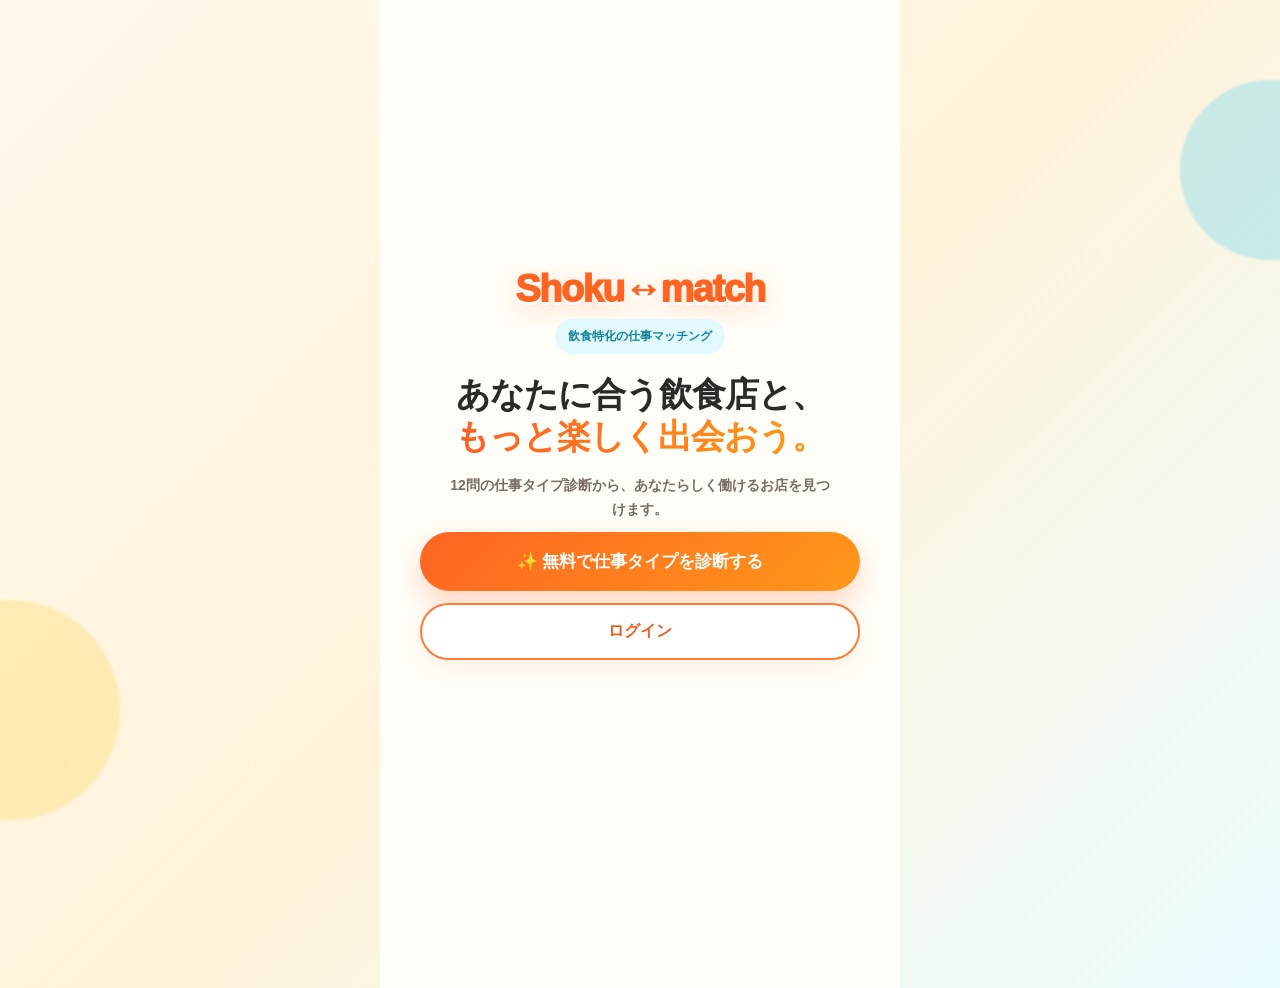
==== commit 5fa014a3: "Add files via upload" ====
--- a/index.html
+++ b/index.html
@@ -7,12 +7,14 @@
 
 /* Employer-only entry: intentionally simple, no sparkles or playful decorations */
 .biz-entry{min-height:100vh;background:#f7f7f7;display:grid;place-items:center;padding:28px 18px}.biz-entry-card{width:min(520px,100%);background:#fff;border:1px solid #e8e8e8;border-radius:18px;padding:34px;box-shadow:0 12px 34px #0000000b}.biz-entry-card.wide{width:min(620px,100%)}.biz-brand{font-size:27px;font-weight:1000;color:#f26422;margin-bottom:36px}.biz-brand span{font-size:13px;color:#6d6d6d;background:#f5f5f5;padding:6px 9px;border-radius:6px;margin-left:7px;vertical-align:middle}.biz-entry h1{font-size:28px;line-height:1.4;margin:0 0 12px}.biz-lead{color:#707070;line-height:1.8;margin:0 0 28px}.biz-primary{display:block;width:100%;border-radius:10px!important;background:#f26422!important;color:#fff!important;box-shadow:none!important;margin-top:12px}.biz-secondary{display:block;width:100%;border-radius:10px!important;background:#fff!important;color:#e75c1d!important;border:1.5px solid #f26422!important;box-shadow:none!important;margin-top:12px}.biz-note{font-size:12px;color:#8a8a8a;text-align:center;margin-top:20px}.biz-back{border:0;background:transparent;color:#666;font-weight:800;padding:0;margin:0 0 22px;cursor:pointer}.biz-switch{text-align:center;color:#777;font-size:13px;margin-top:20px}.biz-switch button{border:0;background:transparent;color:#e75c1d;font-weight:900;cursor:pointer}.biz-step{display:inline-block;color:#e75c1d;background:#fff1e9;border-radius:6px;padding:6px 9px;font-size:12px;font-weight:900;margin-bottom:16px}.desk{background:#f6f7f8}.desk .side{box-shadow:none}.desk .brand{color:#ef6425;text-shadow:none}.desk .main .card,.desk .metric{border-radius:14px;border-color:#e8e8e8}.desk .btn.primary{background:#f26422;box-shadow:none;border-radius:9px}.desk .tag,.desk .badge{border-radius:6px}.desk h1,.desk h2,.desk h3{letter-spacing:-.025em}
-</style></head><body data-site="user"><div id="app"><div class="mobile blob"><div class="content"><div class="hero landing-hero"><div class="brand logo-pop">Shoku↔match</div><p class="kicker">飲食特化の仕事マッチング</p><h1>あなたに合う飲食店と、<br><span class="gradient-text">もっと楽しく出会おう。</span></h1><p class="hero-copy">12問の仕事タイプ診断から、あなたらしく働けるお店を見つけます。</p><a class="btn primary hero-cta" href="#" onclick="startDiag();return false">✨ 無料で仕事タイプを診断する</a><a class="btn login-cta" href="#" onclick="auth('ログイン');return false">ログイン</a></div></div></div></div><script>
+</style></head><body data-site="user"><div id="app"><div class="mobile blob"><div class="content"><div class="hero landing-hero"><div class="brand logo-pop">Shoku↔match</div><p class="kicker">飲食特化の仕事マッチング</p><h1>あなたに合う飲食店と、<br><span class="gradient-text">もっと楽しく出会おう。</span></h1><p class="hero-copy">12問の仕事タイプ診断から、あなたらしく働けるお店を見つけます。</p><button type="button" class="btn primary hero-cta" onclick="startDiag()">✨ 無料で仕事タイプを診断する</button><button type="button" class="btn login-cta" onclick="auth('ログイン')">ログイン</button></div></div></div></div><script>
 const A='assets/';
 const TYPES={1:{name:'みんなを引っ張る！・エンジンタイプ',short:'エンジンタイプ',img:A+'lion.jpg',core:'自分から動き、チームを前へ進める人',desc:'指示を待つより、自分から一歩目を踏み出せるタイプ。忙しいときや人手が足りないときほど率先して動き、必要なら周りにも声をかけながらチームを前へ進めます。自分が動き出すことで、お店全体のエンジンになれる存在です。',strength:'行動力・積極性・リーダーシップ',scene:'ピークタイム／人手不足／チームを引っ張る場面'},2:{name:'笑顔で盛り上げる！・ムードメーカータイプ',short:'ムードメーカータイプ',img:A+'parrot.jpg',core:'場を明るくする人',desc:'人とのコミュニケーションが得意で、自然とその場を明るくできるタイプ。お客様との会話はもちろん、一緒に働くスタッフにも良い空気を広げます。あなたがいることで、お店の雰囲気がちょっと楽しくなる存在です。',strength:'コミュニケーション力・親しみやすさ・盛り上げ力',scene:'接客／お客様との会話／スタッフ間の雰囲気づくり'},3:{name:'気づかい上手！・ホスピタリティタイプ',short:'ホスピタリティタイプ',img:A+'sloth.png',core:'相手をよく見て、先回りできる人',desc:'相手の様子をよく見ながら「今、何を求めているかな？」と考えられるタイプ。言われてから動くのではなく、小さな変化に気づいて、その人に合った対応ができます。さりげない気遣いで「また来たい」と思わせられる存在です。',strength:'気配り・観察力・相手に合わせる力',scene:'接客／常連対応／細かなサービス'},4:{name:'アクセル全開！・スピードスタータイプ',short:'スピードスタータイプ',img:A+'cheetah.png',core:'忙しいときほど素早く回す人',desc:'仕事が一気に増えても、テンポよくどんどん処理できるタイプ。特にピークタイムでは持ち前の瞬発力を発揮します。忙しさを「大変」だけで終わらせず、スピード感を持って乗り切れる存在です。',strength:'スピード・瞬発力・処理能力',scene:'ピークタイム／注文処理／料理・ドリンク提供'},5:{name:'とことん極める！・プロフェッショナルタイプ',short:'プロフェッショナルタイプ',img:A+'owl.png',core:'仕事の質を追求する人',desc:'ただ仕事を終わらせるのではなく、「もっと上手く、もっと正確に」と自分の技術を磨いていくタイプ。一つひとつ丁寧に覚え、経験を積むほど強みが増していきます。「この仕事なら任せて」と言えるものを作れる存在です。',strength:'丁寧さ・正確さ・技術を磨く力',scene:'調理／盛り付け／ドリンク作り／質の高い接客'},6:{name:'全体まるっと把握！・オーガナイザータイプ',short:'オーガナイザータイプ',img:A+'octopus.png',core:'全体を見て、うまく回す人',desc:'自分の仕事だけでなく、「今、お店全体はどうなっている？」と周囲を見られるタイプ。誰が忙しいか、どこが詰まっているかを把握して、人や仕事の流れを整理します。チーム全体をスムーズに動かす司令塔のような存在です。',strength:'全体把握・判断力・調整力',scene:'ホール全体管理／スタッフ連携／役割・シフト調整'},7:{name:'痒いところに手が届く！・サポータータイプ',short:'サポータータイプ',img:A+'cat.png',core:'周囲を見ながら、そっと支える人',desc:'困っている人や慣れていない人に気づき、自然とフォローに入れるタイプ。自分だけがうまくいくことより、みんなが働きやすい状態を大切にします。チームにいると「助かる！」と思ってもらえる存在です。',strength:'協調性・フォロー力・チームワーク',scene:'新人フォロー／助け合い／チーム仕事'},8:{name:'ひらめきで変える！・イノベータータイプ',short:'イノベータータイプ',img:A+'fox.png',core:'アイデアで、もっと良くする人',desc:'「これ、もっと良いやり方ないかな？」と考えるのが得意なタイプ。今あるやり方にとらわれず、新しいアイデアや改善方法を考えられます。小さな工夫から、お店そのものをより良く変えていける存在です。',strength:'発想力・改善力・新しいことを考える力',scene:'業務改善／メニュー・企画／店舗づくり'}};
 const Q=[['暇な時間','店内を見て、他にできる仕事を探す',[1,4],'次の仕事に備えて、少し休憩する',[2,6]],['忙しい時間','目の前の注文をできるだけ早く処理する',[4,1],'全体を見て、どこから処理するか考える',[6,7]],['お客様との会話','こちらから会話をして場を盛り上げる',[2,8],'お客様の様子を見て、必要なときだけ話しかける',[3,5]],['仕事のやり方','まずは決められたやり方を正確に身につける',[5,3],'もっと良いやり方がないか考える',[8,4]],['仲間が忙しそう','まず自分の担当を終わらせる',[4,1],'一度声をかけて、必要なら手伝う',[7,3]],['トラブル発生','まず社員・先輩に報告して、指示をもらう',[7,2],'状況を整理して、自分でできる対応を考える',[8,1]],['接客','自分が本当におすすめしたいものを紹介する',[2,7],'お客様の好みを聞いて、それに合うものを紹介する',[3,5]],['ピークタイム','自分の仕事をできるだけ速く終わらせる',[4,5],'誰がどの仕事をすれば改善するか考える',[6,8]],['新人が入った','まず自分でやってみてもらう',[1,4],'横について、一緒にやりながら教える',[7,2]],['お客様の変化','普段通りに接客する',[5,6],'何か困っていないか少し気にしてみる',[3,2]],['店づくり','自分自身の接客・調理スキルを高めたい',[5,3],'店全体の仕組みや環境を変えたい',[8,6]],['チームの状況','自分が空いている仕事にどんどん入る',[1,7],'一度全体を見て、誰が何をするか整理する',[6,8]]];
 const JOBS=[{id:1,name:'カフェ＆ダイニング Shoku',area:'新宿駅 徒歩3分',w:1300,role:'ホール・キッチン',types:[1,3],tags:['#駅チカ','#まかないあり'],scout:true},{id:2,name:'イタリアンバル Shoku',area:'渋谷駅 徒歩4分',w:1400,role:'ホール・バーテンダー',types:[2,4],tags:['#髪色自由','#シフト自由']},{id:3,name:'和食や Shoku',area:'池袋駅 徒歩2分',w:1200,role:'ホール・キッチン',types:[3,7],tags:['#交通費支給','#未経験歓迎']},{id:4,name:'ビストロ Shoku',area:'銀座駅 徒歩6分',w:1450,role:'ホール',types:[5,6],tags:['#高時給','#昇給あり']},{id:5,name:'ROOFTOP BAR Shoku',area:'六本木駅 徒歩5分',w:1500,role:'バーテンダー',types:[2,8],tags:['#ピアスOK','#終電考慮']},{id:6,name:'ベーカリーカフェ Shoku',area:'東京駅 徒歩4分',w:1280,role:'ホール・キッチン',types:[4,7],tags:['#短時間OK','#学生歓迎']}];
-let S=JSON.parse(localStorage.getItem('sm_state')||'{}'); Object.assign(S,{scores:S.scores||{},plus2:S.plus2||{},likes:S.likes||[],passed:S.passed||[],applied:S.applied||[],profile:S.profile||{},logged:S.logged||false}); let hist=[];
+let S={};
+try { S=JSON.parse(localStorage.getItem('sm_state')||'{}')||{}; } catch(e) { localStorage.removeItem('sm_state'); S={}; }
+Object.assign(S,{scores:S.scores||{},plus2:S.plus2||{},likes:Array.isArray(S.likes)?S.likes:[],passed:Array.isArray(S.passed)?S.passed:[],applied:Array.isArray(S.applied)?S.applied:[],profile:S.profile||{},logged:!!S.logged}); let hist=[];
 const app=document.querySelector('#app'); const save=()=>localStorage.setItem('sm_state',JSON.stringify(S)); const toast=t=>{let x=document.createElement('div');x.className='toast';x.textContent=t;document.body.append(x);setTimeout(()=>x.remove(),1600)};
 function go(fn,...a){hist.push([fn,a]);fn(...a)} function back(){hist.pop();let p=hist.pop();p?p[0](...p[1]):landing()};
 function wrap(c,nav=''){app.innerHTML=`<div class="mobile blob"><div class="content">${c}</div>${nav?bottom(nav):''}</div>`} function bottom(on){return `<div class="nav"><button class="${on==='rec'?'on':''}" onclick="recommend()"><b>⌂</b>オススメ</button><button class="${on==='search'?'on':''}" onclick="searchPage()"><b>⌕</b>探す</button><button class="${on==='likes'?'on':''}" onclick="likesPage()"><b>♡</b>キニナル</button><button class="${on==='me'?'on':''}" onclick="myPage()"><b>♙</b>マイページ</button></div>`}
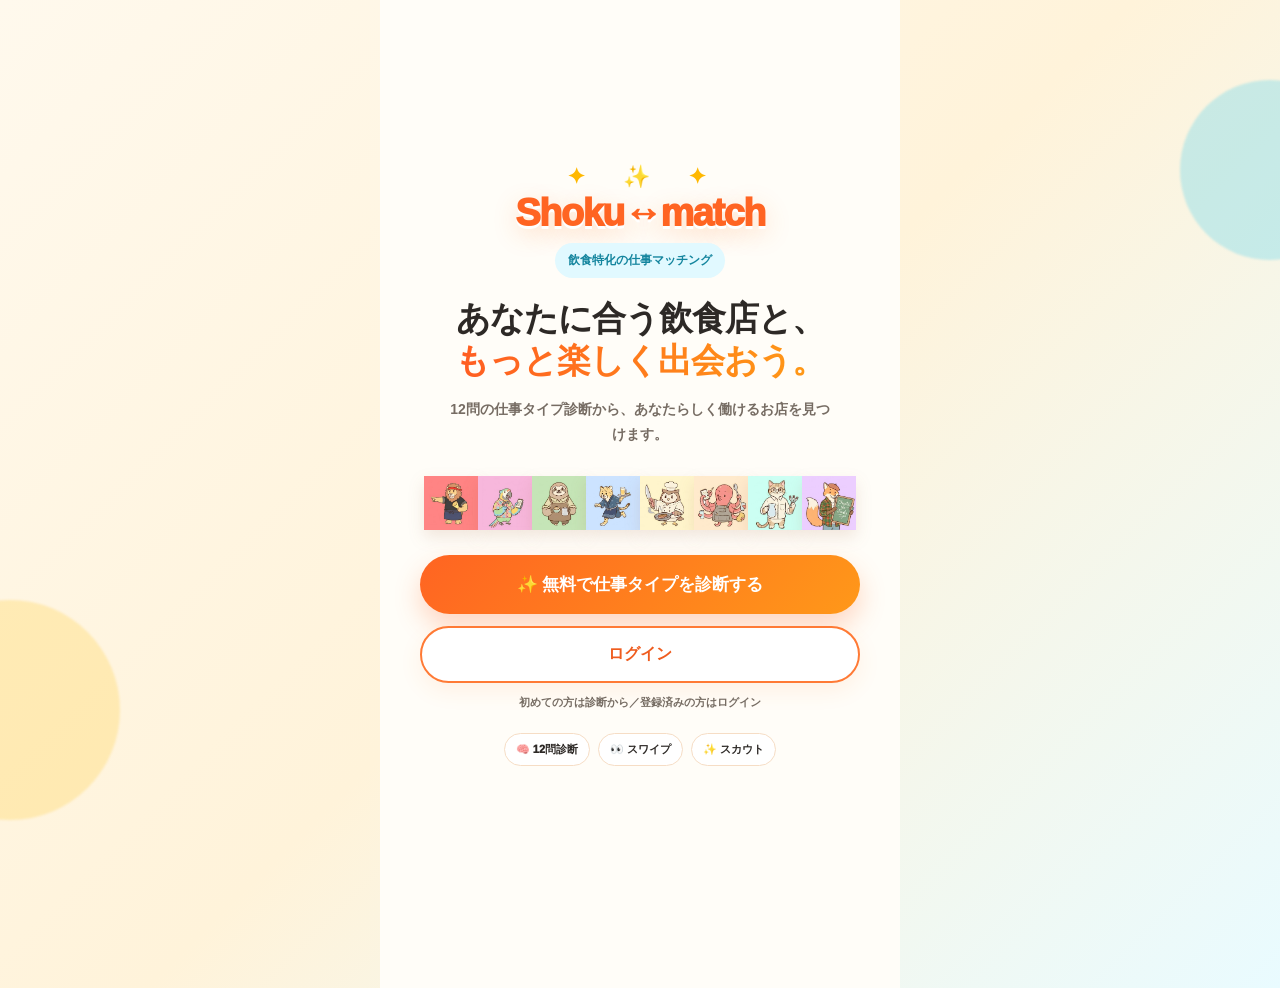
==== commit 7c31a79d: "Add files via upload" ====
--- a/index.html
+++ b/index.html
@@ -7,61 +7,100 @@
 
 /* Employer-only entry: intentionally simple, no sparkles or playful decorations */
 .biz-entry{min-height:100vh;background:#f7f7f7;display:grid;place-items:center;padding:28px 18px}.biz-entry-card{width:min(520px,100%);background:#fff;border:1px solid #e8e8e8;border-radius:18px;padding:34px;box-shadow:0 12px 34px #0000000b}.biz-entry-card.wide{width:min(620px,100%)}.biz-brand{font-size:27px;font-weight:1000;color:#f26422;margin-bottom:36px}.biz-brand span{font-size:13px;color:#6d6d6d;background:#f5f5f5;padding:6px 9px;border-radius:6px;margin-left:7px;vertical-align:middle}.biz-entry h1{font-size:28px;line-height:1.4;margin:0 0 12px}.biz-lead{color:#707070;line-height:1.8;margin:0 0 28px}.biz-primary{display:block;width:100%;border-radius:10px!important;background:#f26422!important;color:#fff!important;box-shadow:none!important;margin-top:12px}.biz-secondary{display:block;width:100%;border-radius:10px!important;background:#fff!important;color:#e75c1d!important;border:1.5px solid #f26422!important;box-shadow:none!important;margin-top:12px}.biz-note{font-size:12px;color:#8a8a8a;text-align:center;margin-top:20px}.biz-back{border:0;background:transparent;color:#666;font-weight:800;padding:0;margin:0 0 22px;cursor:pointer}.biz-switch{text-align:center;color:#777;font-size:13px;margin-top:20px}.biz-switch button{border:0;background:transparent;color:#e75c1d;font-weight:900;cursor:pointer}.biz-step{display:inline-block;color:#e75c1d;background:#fff1e9;border-radius:6px;padding:6px 9px;font-size:12px;font-weight:900;margin-bottom:16px}.desk{background:#f6f7f8}.desk .side{box-shadow:none}.desk .brand{color:#ef6425;text-shadow:none}.desk .main .card,.desk .metric{border-radius:14px;border-color:#e8e8e8}.desk .btn.primary{background:#f26422;box-shadow:none;border-radius:9px}.desk .tag,.desk .badge{border-radius:6px}.desk h1,.desk h2,.desk h3{letter-spacing:-.025em}
-</style></head><body data-site="user"><div id="app"><div class="mobile blob"><div class="content"><div class="hero landing-hero"><div class="brand logo-pop">Shoku↔match</div><p class="kicker">飲食特化の仕事マッチング</p><h1>あなたに合う飲食店と、<br><span class="gradient-text">もっと楽しく出会おう。</span></h1><p class="hero-copy">12問の仕事タイプ診断から、あなたらしく働けるお店を見つけます。</p><button type="button" class="btn primary hero-cta" onclick="startDiag()">✨ 無料で仕事タイプを診断する</button><button type="button" class="btn login-cta" onclick="auth('ログイン')">ログイン</button></div></div></div></div><script>
+</style></head><body data-site="user"><div id="app"><div class="mobile blob"><div class="content"><div class="hero landing-hero"><div class="brand logo-pop">Shoku↔match</div><p class="kicker">飲食特化の仕事マッチング</p><h1>あなたに合う飲食店と、<br><span class="gradient-text">もっと楽しく出会おう。</span></h1><p class="hero-copy">12問の仕事タイプ診断から、あなたらしく働けるお店を見つけます。</p><button type="button" class="btn primary hero-cta" data-click="startDiag()">✨ 無料で仕事タイプを診断する</button><button type="button" class="btn login-cta" data-click="auth('ログイン')">ログイン</button></div></div></div></div><script>
 const A='assets/';
 const TYPES={1:{name:'みんなを引っ張る！・エンジンタイプ',short:'エンジンタイプ',img:A+'lion.jpg',core:'自分から動き、チームを前へ進める人',desc:'指示を待つより、自分から一歩目を踏み出せるタイプ。忙しいときや人手が足りないときほど率先して動き、必要なら周りにも声をかけながらチームを前へ進めます。自分が動き出すことで、お店全体のエンジンになれる存在です。',strength:'行動力・積極性・リーダーシップ',scene:'ピークタイム／人手不足／チームを引っ張る場面'},2:{name:'笑顔で盛り上げる！・ムードメーカータイプ',short:'ムードメーカータイプ',img:A+'parrot.jpg',core:'場を明るくする人',desc:'人とのコミュニケーションが得意で、自然とその場を明るくできるタイプ。お客様との会話はもちろん、一緒に働くスタッフにも良い空気を広げます。あなたがいることで、お店の雰囲気がちょっと楽しくなる存在です。',strength:'コミュニケーション力・親しみやすさ・盛り上げ力',scene:'接客／お客様との会話／スタッフ間の雰囲気づくり'},3:{name:'気づかい上手！・ホスピタリティタイプ',short:'ホスピタリティタイプ',img:A+'sloth.png',core:'相手をよく見て、先回りできる人',desc:'相手の様子をよく見ながら「今、何を求めているかな？」と考えられるタイプ。言われてから動くのではなく、小さな変化に気づいて、その人に合った対応ができます。さりげない気遣いで「また来たい」と思わせられる存在です。',strength:'気配り・観察力・相手に合わせる力',scene:'接客／常連対応／細かなサービス'},4:{name:'アクセル全開！・スピードスタータイプ',short:'スピードスタータイプ',img:A+'cheetah.png',core:'忙しいときほど素早く回す人',desc:'仕事が一気に増えても、テンポよくどんどん処理できるタイプ。特にピークタイムでは持ち前の瞬発力を発揮します。忙しさを「大変」だけで終わらせず、スピード感を持って乗り切れる存在です。',strength:'スピード・瞬発力・処理能力',scene:'ピークタイム／注文処理／料理・ドリンク提供'},5:{name:'とことん極める！・プロフェッショナルタイプ',short:'プロフェッショナルタイプ',img:A+'owl.png',core:'仕事の質を追求する人',desc:'ただ仕事を終わらせるのではなく、「もっと上手く、もっと正確に」と自分の技術を磨いていくタイプ。一つひとつ丁寧に覚え、経験を積むほど強みが増していきます。「この仕事なら任せて」と言えるものを作れる存在です。',strength:'丁寧さ・正確さ・技術を磨く力',scene:'調理／盛り付け／ドリンク作り／質の高い接客'},6:{name:'全体まるっと把握！・オーガナイザータイプ',short:'オーガナイザータイプ',img:A+'octopus.png',core:'全体を見て、うまく回す人',desc:'自分の仕事だけでなく、「今、お店全体はどうなっている？」と周囲を見られるタイプ。誰が忙しいか、どこが詰まっているかを把握して、人や仕事の流れを整理します。チーム全体をスムーズに動かす司令塔のような存在です。',strength:'全体把握・判断力・調整力',scene:'ホール全体管理／スタッフ連携／役割・シフト調整'},7:{name:'痒いところに手が届く！・サポータータイプ',short:'サポータータイプ',img:A+'cat.png',core:'周囲を見ながら、そっと支える人',desc:'困っている人や慣れていない人に気づき、自然とフォローに入れるタイプ。自分だけがうまくいくことより、みんなが働きやすい状態を大切にします。チームにいると「助かる！」と思ってもらえる存在です。',strength:'協調性・フォロー力・チームワーク',scene:'新人フォロー／助け合い／チーム仕事'},8:{name:'ひらめきで変える！・イノベータータイプ',short:'イノベータータイプ',img:A+'fox.png',core:'アイデアで、もっと良くする人',desc:'「これ、もっと良いやり方ないかな？」と考えるのが得意なタイプ。今あるやり方にとらわれず、新しいアイデアや改善方法を考えられます。小さな工夫から、お店そのものをより良く変えていける存在です。',strength:'発想力・改善力・新しいことを考える力',scene:'業務改善／メニュー・企画／店舗づくり'}};
 const Q=[['暇な時間','店内を見て、他にできる仕事を探す',[1,4],'次の仕事に備えて、少し休憩する',[2,6]],['忙しい時間','目の前の注文をできるだけ早く処理する',[4,1],'全体を見て、どこから処理するか考える',[6,7]],['お客様との会話','こちらから会話をして場を盛り上げる',[2,8],'お客様の様子を見て、必要なときだけ話しかける',[3,5]],['仕事のやり方','まずは決められたやり方を正確に身につける',[5,3],'もっと良いやり方がないか考える',[8,4]],['仲間が忙しそう','まず自分の担当を終わらせる',[4,1],'一度声をかけて、必要なら手伝う',[7,3]],['トラブル発生','まず社員・先輩に報告して、指示をもらう',[7,2],'状況を整理して、自分でできる対応を考える',[8,1]],['接客','自分が本当におすすめしたいものを紹介する',[2,7],'お客様の好みを聞いて、それに合うものを紹介する',[3,5]],['ピークタイム','自分の仕事をできるだけ速く終わらせる',[4,5],'誰がどの仕事をすれば改善するか考える',[6,8]],['新人が入った','まず自分でやってみてもらう',[1,4],'横について、一緒にやりながら教える',[7,2]],['お客様の変化','普段通りに接客する',[5,6],'何か困っていないか少し気にしてみる',[3,2]],['店づくり','自分自身の接客・調理スキルを高めたい',[5,3],'店全体の仕組みや環境を変えたい',[8,6]],['チームの状況','自分が空いている仕事にどんどん入る',[1,7],'一度全体を見て、誰が何をするか整理する',[6,8]]];
 const JOBS=[{id:1,name:'カフェ＆ダイニング Shoku',area:'新宿駅 徒歩3分',w:1300,role:'ホール・キッチン',types:[1,3],tags:['#駅チカ','#まかないあり'],scout:true},{id:2,name:'イタリアンバル Shoku',area:'渋谷駅 徒歩4分',w:1400,role:'ホール・バーテンダー',types:[2,4],tags:['#髪色自由','#シフト自由']},{id:3,name:'和食や Shoku',area:'池袋駅 徒歩2分',w:1200,role:'ホール・キッチン',types:[3,7],tags:['#交通費支給','#未経験歓迎']},{id:4,name:'ビストロ Shoku',area:'銀座駅 徒歩6分',w:1450,role:'ホール',types:[5,6],tags:['#高時給','#昇給あり']},{id:5,name:'ROOFTOP BAR Shoku',area:'六本木駅 徒歩5分',w:1500,role:'バーテンダー',types:[2,8],tags:['#ピアスOK','#終電考慮']},{id:6,name:'ベーカリーカフェ Shoku',area:'東京駅 徒歩4分',w:1280,role:'ホール・キッチン',types:[4,7],tags:['#短時間OK','#学生歓迎']}];
 let S={};
-try { S=JSON.parse(localStorage.getItem('sm_state')||'{}')||{}; } catch(e) { localStorage.removeItem('sm_state'); S={}; }
+try { S=JSON.parse(localStorage.getItem('sm_state')||'{}')||{}; } catch(e) { S={}; }
 Object.assign(S,{scores:S.scores||{},plus2:S.plus2||{},likes:Array.isArray(S.likes)?S.likes:[],passed:Array.isArray(S.passed)?S.passed:[],applied:Array.isArray(S.applied)?S.applied:[],profile:S.profile||{},logged:!!S.logged}); let hist=[];
-const app=document.querySelector('#app'); const save=()=>localStorage.setItem('sm_state',JSON.stringify(S)); const toast=t=>{let x=document.createElement('div');x.className='toast';x.textContent=t;document.body.append(x);setTimeout(()=>x.remove(),1600)};
+const app=document.querySelector('#app'); const save=()=>{try{localStorage.setItem('sm_state',JSON.stringify(S))}catch(e){}}; const toast=t=>{let x=document.createElement('div');x.className='toast';x.textContent=t;document.body.append(x);setTimeout(()=>x.remove(),1600)};
 function go(fn,...a){hist.push([fn,a]);fn(...a)} function back(){hist.pop();let p=hist.pop();p?p[0](...p[1]):landing()};
-function wrap(c,nav=''){app.innerHTML=`<div class="mobile blob"><div class="content">${c}</div>${nav?bottom(nav):''}</div>`} function bottom(on){return `<div class="nav"><button class="${on==='rec'?'on':''}" onclick="recommend()"><b>⌂</b>オススメ</button><button class="${on==='search'?'on':''}" onclick="searchPage()"><b>⌕</b>探す</button><button class="${on==='likes'?'on':''}" onclick="likesPage()"><b>♡</b>キニナル</button><button class="${on==='me'?'on':''}" onclick="myPage()"><b>♙</b>マイページ</button></div>`}
-function top(title){return `<div class="topbar"><button class="back" onclick="back()">‹</button><b>${title}</b><span>🔔</span></div>`}
-function landing(){hist=[];wrap(`<div class="hero landing-hero"><div class="sparkfield">✦　✨　✦</div><div class="brand logo-pop">Shoku↔match</div><p class="kicker">飲食特化の仕事マッチング</p><h1>あなたに合う飲食店と、<br><span class="gradient-text">もっと楽しく出会おう。</span></h1><p class="hero-copy">12問の仕事タイプ診断から、あなたらしく働けるお店を見つけます。</p><div class="animal-parade">${Object.values(TYPES).map((t,i)=>`<img src="${t.img}" alt="" style="--i:${i}">`).join('')}</div><button class="btn primary hero-cta" onclick="startDiag()"><span>✨</span> 無料で仕事タイプを診断する</button><button class="btn login-cta" onclick="auth('ログイン')">ログイン</button><p class="micro">初めての方は診断から／登録済みの方はログイン</p><div class="mini-feature"><span>🧠 12問診断</span><span>👀 スワイプ</span><span>✨ スカウト</span></div></div>`) }
-function startDiag(){S.q=0;S.scores={};S.plus2={};save();diag()} function diag(){let i=S.q||0;if(i>=12)return result();let q=Q[i];wrap(`${top('仕事タイプ診断')}<div class="progress"><i style="width:${(i+1)/12*100}%"></i></div><p style="text-align:center">${i+1} / 12</p><div class="card" style="text-align:center"><span class="label">Q${i+1}</span><h2>${q[0]}</h2></div><div class="row"><button class="choice" onclick="answer(${q[2][0]},${q[2][1]})">A<br><br>${q[1]}</button><button class="choice" onclick="answer(${q[4][0]},${q[4][1]})">B<br><br>${q[3]}</button></div><p class="muted" style="text-align:center;margin-top:30px">直感で選んでOK ✨</p>`)}
+function wrap(c,nav=''){app.innerHTML=`<div class="mobile blob"><div class="content">${c}</div>${nav?bottom(nav):''}</div>`} function bottom(on){return `<div class="nav"><button class="${on==='rec'?'on':''}" data-click="recommend()"><b>⌂</b>オススメ</button><button class="${on==='search'?'on':''}" data-click="searchPage()"><b>⌕</b>探す</button><button class="${on==='likes'?'on':''}" data-click="likesPage()"><b>♡</b>キニナル</button><button class="${on==='me'?'on':''}" data-click="myPage()"><b>♙</b>マイページ</button></div>`}
+function topbar(title){return `<div class="topbar"><button class="back" data-click="back()">‹</button><b>${title}</b><span>🔔</span></div>`}
+function landing(){hist=[];wrap(`<div class="hero landing-hero"><div class="sparkfield">✦　✨　✦</div><div class="brand logo-pop">Shoku↔match</div><p class="kicker">飲食特化の仕事マッチング</p><h1>あなたに合う飲食店と、<br><span class="gradient-text">もっと楽しく出会おう。</span></h1><p class="hero-copy">12問の仕事タイプ診断から、あなたらしく働けるお店を見つけます。</p><div class="animal-parade">${Object.values(TYPES).map((t,i)=>`<img src="${t.img}" alt="" style="--i:${i}">`).join('')}</div><button class="btn primary hero-cta" data-click="startDiag()"><span>✨</span> 無料で仕事タイプを診断する</button><button class="btn login-cta" data-click="auth('ログイン')">ログイン</button><p class="micro">初めての方は診断から／登録済みの方はログイン</p><div class="mini-feature"><span>🧠 12問診断</span><span>👀 スワイプ</span><span>✨ スカウト</span></div></div>`) }
+function startDiag(){S.q=0;S.scores={};S.plus2={};save();diag()} function diag(){let i=S.q||0;if(i>=12)return result();let q=Q[i];wrap(`${topbar('仕事タイプ診断')}<div class="progress"><i style="width:${(i+1)/12*100}%"></i></div><p style="text-align:center">${i+1} / 12</p><div class="card" style="text-align:center"><span class="label">Q${i+1}</span><h2>${q[0]}</h2></div><div class="row"><button class="choice" data-click="answer(${q[2][0]},${q[2][1]})">A<br><br>${q[1]}</button><button class="choice" data-click="answer(${q[4][0]},${q[4][1]})">B<br><br>${q[3]}</button></div><p class="muted" style="text-align:center;margin-top:30px">直感で選んでOK ✨</p>`)}
 function answer(x,y){S.scores[x]=(S.scores[x]||0)+2;S.scores[y]=(S.scores[y]||0)+1;S.plus2[x]=(S.plus2[x]||0)+1;S.q++;save();diag()}
 function calc(){let r=[1,2,3,4,5,6,7,8].sort((a,b)=>(S.scores[b]||0)-(S.scores[a]||0)||(S.plus2[b]||0)-(S.plus2[a]||0)||a-b);S.main=r[0];S.sub=r[1];save()}
-function result(){calc();let m=TYPES[S.main],s=TYPES[S.sub];wrap(`${top('診断結果')}<div style="text-align:center"><span class="spark">✦ ✨ ✦</span><p><b>あなたの仕事タイプは…</b></p><span class="label">MAIN TYPE</span><br><img class="animal" src="${m.img}"><h1 class="title" style="color:var(--o)">${m.name}</h1><b>${m.core}</b><p class="muted">${m.desc}</p></div><div class="card"><b>こんな場面で活躍 ✨</b><p>${m.scene}</p><b>あなたの強み</b><p>${m.strength}</p></div><div class="card" style="background:#e9fbff"><span class="label sub">SUB TYPE</span><div class="row" style="align-items:center"><img src="${s.img}" style="width:90px;height:90px;object-fit:contain"><div><small>あなたにはこんな一面も</small><h3>${s.name}</h3><p>${s.core}</p></div></div></div><button class="btn primary" style="width:100%" onclick="guest3()">あなたに合うお店を見る ✨</button>`)}
+function result(){calc();let m=TYPES[S.main],s=TYPES[S.sub];wrap(`${topbar('診断結果')}<div style="text-align:center"><span class="spark">✦ ✨ ✦</span><p><b>あなたの仕事タイプは…</b></p><span class="label">MAIN TYPE</span><br><img class="animal" src="${m.img}"><h1 class="title" style="color:var(--o)">${m.name}</h1><b>${m.core}</b><p class="muted">${m.desc}</p></div><div class="card"><b>こんな場面で活躍 ✨</b><p>${m.scene}</p><b>あなたの強み</b><p>${m.strength}</p></div><div class="card" style="background:#e9fbff"><span class="label sub">SUB TYPE</span><div class="row" style="align-items:center"><img src="${s.img}" style="width:90px;height:90px;object-fit:contain"><div><small>あなたにはこんな一面も</small><h3>${s.name}</h3><p>${s.core}</p></div></div></div><button class="btn primary" style="width:100%" data-click="guest3()">あなたに合うお店を見る ✨</button>`)}
 function match(j){return S.main&&j.types.some(x=>x===S.main||x===S.sub)}
 function guest3(){S.guestIndex=0;let a=[...JOBS].sort((x,y)=>(match(y)?1:0)-(match(x)?1:0));showSwipe(a.slice(0,3),true)}
-function recommend(){let arr=JOBS.filter(j=>!S.likes.includes(j.id)&&!S.passed.includes(j.id));if(!arr.length){wrap(`${top('オススメ')}<div class="hero"><h1>ひと通りチェックしました！👀</h1><p>気になるお店は見つかりましたか？<br>もう一度お店を見返してみよう！</p><button class="btn primary" onclick="S.passed=[];save();recommend()">お店を探そう！</button></div>`, 'rec');return} showSwipe(arr,false)}
-function showSwipe(arr,guest){let idx=guest?(S.guestIndex||0):0;if(idx>=arr.length){if(guest)return auth('もっと見るには無料会員登録');return recommend()}let j=arr[idx];wrap(`${top(guest?'あなたにおすすめ':'オススメ')}<p style="color:var(--o);font-weight:1000">✨ あなたにおすすめのお店</p>${j.scout&&S.logged?`<div class="notice gold">✨スカウトが届きました！✨<br>${j.name}からあなたにスカウトが届いています</div>`:''}<div class="card job-card" id="swipeCard" onclick="jobDetail(${j.id})"><div class="job-photo"><div>${match(j)?'<span class="tag">✨アナタと相性抜群！</span>':''}<h2>${j.name}</h2><div>${j.area}</div></div></div><div class="job-body"><div>${j.tags.map(x=>`<span class="tag">${x}</span>`).join('')}</div><div class="price">時給 ${j.w.toLocaleString()}円〜</div><p>🍽 ${j.role}</p></div></div><div class="swipe-actions"><button class="round" onclick="event.stopPropagation();act(${j.id},'pass',${guest})">✕<br>見送る</button><button class="round like" onclick="event.stopPropagation();act(${j.id},'like',${guest})">♥<br>キニナル</button></div><p class="muted" style="text-align:center">← 見送る　　右へスワイプでキニナル →</p>`, 'rec');bindSwipe(j.id,guest)}
+function recommend(){let arr=JOBS.filter(j=>!S.likes.includes(j.id)&&!S.passed.includes(j.id));if(!arr.length){wrap(`${topbar('オススメ')}<div class="hero"><h1>ひと通りチェックしました！👀</h1><p>気になるお店は見つかりましたか？<br>もう一度お店を見返してみよう！</p><button class="btn primary" data-click="S.passed=[];save();recommend()">お店を探そう！</button></div>`, 'rec');return} showSwipe(arr,false)}
+function showSwipe(arr,guest){let idx=guest?(S.guestIndex||0):0;if(idx>=arr.length){if(guest)return auth('もっと見るには無料会員登録');return recommend()}let j=arr[idx];wrap(`${topbar(guest?'あなたにおすすめ':'オススメ')}<p style="color:var(--o);font-weight:1000">✨ あなたにおすすめのお店</p>${j.scout&&S.logged?`<div class="notice gold">✨スカウトが届きました！✨<br>${j.name}からあなたにスカウトが届いています</div>`:''}<div class="card job-card" id="swipeCard" data-click="jobDetail(${j.id})"><div class="job-photo"><div>${match(j)?'<span class="tag">✨アナタと相性抜群！</span>':''}<h2>${j.name}</h2><div>${j.area}</div></div></div><div class="job-body"><div>${j.tags.map(x=>`<span class="tag">${x}</span>`).join('')}</div><div class="price">時給 ${j.w.toLocaleString()}円〜</div><p>🍽 ${j.role}</p></div></div><div class="swipe-actions"><button class="round" data-click="event.stopPropagation();act(${j.id},'pass',${guest})">✕<br>見送る</button><button class="round like" data-click="event.stopPropagation();act(${j.id},'like',${guest})">♥<br>キニナル</button></div><p class="muted" style="text-align:center">← 見送る　　右へスワイプでキニナル →</p>`, 'rec');bindSwipe(j.id,guest)}
 function bindSwipe(id,guest){let c=document.querySelector('#swipeCard'),x=0,start=0;if(!c)return;c.addEventListener('touchstart',e=>start=e.touches[0].clientX);c.addEventListener('touchmove',e=>{x=e.touches[0].clientX-start;c.style.transform=`translateX(${x}px) rotate(${x/25}deg)`});c.addEventListener('touchend',()=>{if(x>85)act(id,'like',guest);else if(x<-85)act(id,'pass',guest);else c.style.transform='';x=0})}
 function act(id,type,guest){let card=document.querySelector('#swipeCard');if(card){card.classList.add(type==='like'?'fly-right':'fly-left')}if(type==='like'){if(!S.logged&&S.likes.length>=3)return auth('キニナルをもっと保存するには会員登録');if(!S.likes.includes(id))S.likes.push(id);toast('👀 キニナルに追加しました')}else{if(!S.passed.includes(id))S.passed.push(id);toast('見送り履歴に保存しました')}if(guest)S.guestIndex=(S.guestIndex||0)+1;save();guest?showSwipe(JOBS.slice(0,3),true):recommend()}
-function auth(head='ログイン・会員登録'){wrap(`${top(head)}<div class="brand" style="text-align:center;margin:22px">Shoku↔match ✨</div><div class="tabs"><button class="on">ログイン</button><button>新規登録</button></div><div class="card"><input class="input" placeholder="メールアドレス"><input class="input" type="password" placeholder="パスワード（半角英数8文字以上）"><button class="btn primary" style="width:100%" onclick="login()">ログイン</button><p class="muted" style="text-align:center">パスワードをお忘れの方はこちら</p></div><div class="card"><b>アカウントをお持ちでない方</b><p>メール認証 → パスワード設定 → 基本プロフィール</p><button class="btn light" style="width:100%" onclick="register()">新規登録（無料）</button></div>`)} function login(){S.logged=true;save();recommend()} function register(){S.logged=true;S.profile={username:'りこ',age:'27',experience:'1年以上',work:'飲食店 アルバイト'};save();toast('メール認証をデモ完了しました');recommend()}
-function searchPage(){wrap(`${top('探す')}<h1 class="title">条件を指定して探す 🔍</h1>${['📍 勤務地　駅・エリアを選択','⭐ 最低時給　1,200円以上','🍽 業態　カフェ・ダイニング','▣ 職種　ホール・キッチン','🕘 希望勤務時間　指定なし','▦ 最低シフト　週2日から','💄 身だしなみ　指定なし','🎁 待遇　指定なし','🚲 通勤方法　指定なし','✨ 店舗の雰囲気　指定なし'].map(x=>`<div class="list-item"><b>${x}</b><span style="margin-left:auto">›</span></div>`).join('')}<button class="btn primary" style="width:100%;margin-top:20px" onclick="searchResults()">この条件で検索する</button>`, 'search')}
-function searchResults(){wrap(`${top('検索結果')}<div class="row"><h2>検索結果 <b>56件</b></h2><button class="btn light">おすすめ順</button></div>${JOBS.map(j=>`<div class="card" onclick="jobDetail(${j.id})"><div class="thumb" style="width:100%;height:140px"></div>${match(j)?'<span class="tag">✨相性抜群</span>':''}<h3>${j.name} ${S.likes.includes(j.id)?'♥':''}</h3><p>${j.area}</p><b class="price" style="font-size:19px">時給 ${j.w.toLocaleString()}円〜</b><p>${j.role}</p></div>`).join('')}<div class="notice"><b>条件にぴったりのお店がない場合</b><br>条件が近いお店を表示し、「希望時給より−50円」「希望時間と1時間差」のように違いをお知らせします。</div>`, 'search')}
-function jobDetail(id){let j=JOBS.find(x=>x.id===id);wrap(`<div class="detail-hero"><button class="back" onclick="back()">‹</button></div><div class="content" style="padding-top:0"><div>${j.tags.map(x=>`<span class="tag">${x}</span>`).join('')}</div><h1>${j.name}</h1><p>${j.area}</p><div class="price">時給 ${j.w.toLocaleString()}円〜 <small style="font-size:12px;color:#7b7067">（研修時給1,200円）</small></div><p>🍽 ${j.role}</p>${j.scout?'<div class="notice gold">✨スカウトが届いたお店</div>':''}${['募集条件','仕事内容','お店について','待遇・身だしなみ','あなたに合う理由','勤務地・アクセス'].map((x,i)=>`<div class="card"><h3>${x}</h3><p>${i===0?'勤務時間 10:00〜23:00／週2日・1日4時間〜':i===1?'接客、オーダー、料理・ドリンク提供など。役割ごとの仕事内容を掲載します。':i===2?'スタッフ同士で声をかけ合う、明るく活気のあるお店です。':i===3?'まかないあり・交通費支給・髪色自由・ネイルOK':i===4?(match(j)?`このお店が求めている「${TYPES[j.types[0]].short}」と、あなたの診断結果がマッチしています。`:'お店が求める仕事タイプを確認できます。'):'東京都内／最寄駅から徒歩。電車・自転車通勤可。店舗ページを見る'}</p></div>`).join('')}</div><div class="sticky-actions"><button class="btn light" onclick="act(${id},'like',false)">♡ キニナル</button><button class="btn primary" onclick="applyPage(${id})">応募する</button></div>${bottom('')}`)}
-function likesPage(){let arr=JOBS.filter(j=>S.likes.includes(j.id));wrap(`${top('キニナル')}<div class="tabs"><button class="on">すべて (${arr.length})</button><button>スカウト</button></div>${arr.length?arr.map(j=>`<div class="list-item" onclick="jobDetail(${j.id})"><div class="thumb"></div><div><b>${j.scout?'✨スカウトが届いたお店<br>':''}${j.name}</b><p>${j.area}<br><b style="color:var(--o)">時給 ${j.w.toLocaleString()}円〜</b></p></div><span style="margin-left:auto;color:red">♥</span></div>`).join(''):'<div class="hero"><h2>まだキニナルはありません</h2></div>'}<button class="btn light" style="width:100%;margin-top:20px" onclick="passedPage()">見送り履歴を見る</button>`, 'likes')}
-function passedPage(){let arr=JOBS.filter(j=>S.passed.includes(j.id));wrap(`${top('見送り履歴')}${arr.map(j=>`<div class="list-item"><div class="thumb"></div><div><b>${j.name}</b><p>${j.scout?'元スカウト求人<br>':''}${j.area}</p></div><button class="btn light" onclick="S.passed=S.passed.filter(x=>x!==${j.id});S.likes.push(${j.id});save();passedPage()">👀</button></div>`).join('')||'<p>見送り履歴はありません。</p>'}`)}
-function applyPage(id){if(S.applied.includes(id))return toast('この求人には再応募できません');let j=JOBS.find(x=>x.id===id);wrap(`${top('応募する')}<div class="steps"><i class="on"></i><i></i><i></i></div><h2>応募情報の入力</h2>${['本名','フリガナ','生年月日','電話番号','住所','最寄り駅','現在の職','高校：卒業年／在学中／中退','大学：卒業年／在学中／中退／進学していない'].map(x=>`<input class="input" placeholder="${x}">`).join('')}<button class="btn primary" style="width:100%" onclick="resumePreview(${id})">次へ（履歴書の確認へ）</button>`)}
-function resumePreview(id){let j=JOBS.find(x=>x.id===id);wrap(`${top('履歴書の確認')}<div class="notice">応募内容から履歴書を自動作成します<br>ご登録いただいたプロフィール・応募時に入力した情報をもとに、Shoku↔matchが履歴書を自動作成し、応募先企業へ送信します。</div><div class="card"><div style="text-align:right">Shoku↔match 履歴書</div><h2>田中 理子</h2><p>タナカ リコ　1998年12月27日</p><p>住所：東京都板橋区…　最寄駅：池袋駅</p><p>現在の職：飲食店 アルバイト</p><p>学歴：2021年3月 ○○大学 卒業</p><p>飲食経験：カフェ 2年／居酒屋 1年</p><p>資格・スキル：接客、ドリンク作成</p><hr><p><span class="label">MAIN TYPE</span> ${TYPES[S.main||1].short}</p><p><span class="label sub">SUB TYPE</span> ${TYPES[S.sub||2].short}</p><small>※この内容で応募します。顔写真は使用しません。</small></div><button class="btn primary" style="width:100%" onclick="submitApply(${id})">この内容で応募する</button>`)}
-function submitApply(id){S.applied.push(id);save();wrap(`${top('応募完了')}<div class="hero"><div style="font-size:55px">🎉</div><h1>応募しました！</h1><p>企業が面接へ進める場合、面接候補日が届きます。</p><button class="btn primary" onclick="interviewDates(${id})">デモ：面接候補日を見る</button><button class="btn light" onclick="resumePreview(${id})">送信した履歴書を見る</button></div>`)}
-function interviewDates(id){wrap(`${top('面接日程の選択')}<p>企業から面接候補日が届きました。ご都合の良い日時を選択してください。</p>${['9月28日（月）','9月29日（火）','10月1日（水）'].map(d=>`<div class="card"><b>${d}</b><div class="tabs"><button>14:00 - 14:30</button><button class="on" onclick="confirmInterview()">15:00 - 15:30</button><button>16:00 - 16:30</button></div></div>`).join('')}<button class="btn light" style="width:100%">候補が合わない（2〜3候補を送る）</button>`)}
+function auth(head='ログイン・会員登録'){wrap(`${topbar(head)}<div class="brand" style="text-align:center;margin:22px">Shoku↔match ✨</div><div class="tabs"><button class="on">ログイン</button><button>新規登録</button></div><div class="card"><input class="input" placeholder="メールアドレス"><input class="input" type="password" placeholder="パスワード（半角英数8文字以上）"><button class="btn primary" style="width:100%" data-click="login()">ログイン</button><p class="muted" style="text-align:center">パスワードをお忘れの方はこちら</p></div><div class="card"><b>アカウントをお持ちでない方</b><p>メール認証 → パスワード設定 → 基本プロフィール</p><button class="btn light" style="width:100%" data-click="register()">新規登録（無料）</button></div>`)} function login(){S.logged=true;save();recommend()} function register(){S.logged=true;S.profile={username:'りこ',age:'27',experience:'1年以上',work:'飲食店 アルバイト'};save();toast('メール認証をデモ完了しました');recommend()}
+function searchPage(){wrap(`${topbar('探す')}<h1 class="title">条件を指定して探す 🔍</h1>${['📍 勤務地　駅・エリアを選択','⭐ 最低時給　1,200円以上','🍽 業態　カフェ・ダイニング','▣ 職種　ホール・キッチン','🕘 希望勤務時間　指定なし','▦ 最低シフト　週2日から','💄 身だしなみ　指定なし','🎁 待遇　指定なし','🚲 通勤方法　指定なし','✨ 店舗の雰囲気　指定なし'].map(x=>`<div class="list-item"><b>${x}</b><span style="margin-left:auto">›</span></div>`).join('')}<button class="btn primary" style="width:100%;margin-top:20px" data-click="searchResults()">この条件で検索する</button>`, 'search')}
+function searchResults(){wrap(`${topbar('検索結果')}<div class="row"><h2>検索結果 <b>56件</b></h2><button class="btn light">おすすめ順</button></div>${JOBS.map(j=>`<div class="card" data-click="jobDetail(${j.id})"><div class="thumb" style="width:100%;height:140px"></div>${match(j)?'<span class="tag">✨相性抜群</span>':''}<h3>${j.name} ${S.likes.includes(j.id)?'♥':''}</h3><p>${j.area}</p><b class="price" style="font-size:19px">時給 ${j.w.toLocaleString()}円〜</b><p>${j.role}</p></div>`).join('')}<div class="notice"><b>条件にぴったりのお店がない場合</b><br>条件が近いお店を表示し、「希望時給より−50円」「希望時間と1時間差」のように違いをお知らせします。</div>`, 'search')}
+function jobDetail(id){let j=JOBS.find(x=>x.id===id);wrap(`<div class="detail-hero"><button class="back" data-click="back()">‹</button></div><div class="content" style="padding-top:0"><div>${j.tags.map(x=>`<span class="tag">${x}</span>`).join('')}</div><h1>${j.name}</h1><p>${j.area}</p><div class="price">時給 ${j.w.toLocaleString()}円〜 <small style="font-size:12px;color:#7b7067">（研修時給1,200円）</small></div><p>🍽 ${j.role}</p>${j.scout?'<div class="notice gold">✨スカウトが届いたお店</div>':''}${['募集条件','仕事内容','お店について','待遇・身だしなみ','あなたに合う理由','勤務地・アクセス'].map((x,i)=>`<div class="card"><h3>${x}</h3><p>${i===0?'勤務時間 10:00〜23:00／週2日・1日4時間〜':i===1?'接客、オーダー、料理・ドリンク提供など。役割ごとの仕事内容を掲載します。':i===2?'スタッフ同士で声をかけ合う、明るく活気のあるお店です。':i===3?'まかないあり・交通費支給・髪色自由・ネイルOK':i===4?(match(j)?`このお店が求めている「${TYPES[j.types[0]].short}」と、あなたの診断結果がマッチしています。`:'お店が求める仕事タイプを確認できます。'):'東京都内／最寄駅から徒歩。電車・自転車通勤可。店舗ページを見る'}</p></div>`).join('')}</div><div class="sticky-actions"><button class="btn light" data-click="act(${id},'like',false)">♡ キニナル</button><button class="btn primary" data-click="applyPage(${id})">応募する</button></div>${bottom('')}`)}
+function likesPage(){let arr=JOBS.filter(j=>S.likes.includes(j.id));wrap(`${topbar('キニナル')}<div class="tabs"><button class="on">すべて (${arr.length})</button><button>スカウト</button></div>${arr.length?arr.map(j=>`<div class="list-item" data-click="jobDetail(${j.id})"><div class="thumb"></div><div><b>${j.scout?'✨スカウトが届いたお店<br>':''}${j.name}</b><p>${j.area}<br><b style="color:var(--o)">時給 ${j.w.toLocaleString()}円〜</b></p></div><span style="margin-left:auto;color:red">♥</span></div>`).join(''):'<div class="hero"><h2>まだキニナルはありません</h2></div>'}<button class="btn light" style="width:100%;margin-top:20px" data-click="passedPage()">見送り履歴を見る</button>`, 'likes')}
+function passedPage(){let arr=JOBS.filter(j=>S.passed.includes(j.id));wrap(`${topbar('見送り履歴')}${arr.map(j=>`<div class="list-item"><div class="thumb"></div><div><b>${j.name}</b><p>${j.scout?'元スカウト求人<br>':''}${j.area}</p></div><button class="btn light" data-click="S.passed=S.passed.filter(x=>x!==${j.id});S.likes.push(${j.id});save();passedPage()">👀</button></div>`).join('')||'<p>見送り履歴はありません。</p>'}`)}
+function applyPage(id){if(S.applied.includes(id))return toast('この求人には再応募できません');let j=JOBS.find(x=>x.id===id);wrap(`${topbar('応募する')}<div class="steps"><i class="on"></i><i></i><i></i></div><h2>応募情報の入力</h2>${['本名','フリガナ','生年月日','電話番号','住所','最寄り駅','現在の職','高校：卒業年／在学中／中退','大学：卒業年／在学中／中退／進学していない'].map(x=>`<input class="input" placeholder="${x}">`).join('')}<button class="btn primary" style="width:100%" data-click="resumePreview(${id})">次へ（履歴書の確認へ）</button>`)}
+function resumePreview(id){let j=JOBS.find(x=>x.id===id);wrap(`${topbar('履歴書の確認')}<div class="notice">応募内容から履歴書を自動作成します<br>ご登録いただいたプロフィール・応募時に入力した情報をもとに、Shoku↔matchが履歴書を自動作成し、応募先企業へ送信します。</div><div class="card"><div style="text-align:right">Shoku↔match 履歴書</div><h2>田中 理子</h2><p>タナカ リコ　1998年12月27日</p><p>住所：東京都板橋区…　最寄駅：池袋駅</p><p>現在の職：飲食店 アルバイト</p><p>学歴：2021年3月 ○○大学 卒業</p><p>飲食経験：カフェ 2年／居酒屋 1年</p><p>資格・スキル：接客、ドリンク作成</p><hr><p><span class="label">MAIN TYPE</span> ${TYPES[S.main||1].short}</p><p><span class="label sub">SUB TYPE</span> ${TYPES[S.sub||2].short}</p><small>※この内容で応募します。顔写真は使用しません。</small></div><button class="btn primary" style="width:100%" data-click="submitApply(${id})">この内容で応募する</button>`)}
+function submitApply(id){S.applied.push(id);save();wrap(`${topbar('応募完了')}<div class="hero"><div style="font-size:55px">🎉</div><h1>応募しました！</h1><p>企業が面接へ進める場合、面接候補日が届きます。</p><button class="btn primary" data-click="interviewDates(${id})">デモ：面接候補日を見る</button><button class="btn light" data-click="resumePreview(${id})">送信した履歴書を見る</button></div>`)}
+function interviewDates(id){wrap(`${topbar('面接日程の選択')}<p>企業から面接候補日が届きました。ご都合の良い日時を選択してください。</p>${['9月28日（月）','9月29日（火）','10月1日（水）'].map(d=>`<div class="card"><b>${d}</b><div class="tabs"><button>14:00 - 14:30</button><button class="on" data-click="confirmInterview()">15:00 - 15:30</button><button>16:00 - 16:30</button></div></div>`).join('')}<button class="btn light" style="width:100%">候補が合わない（2〜3候補を送る）</button>`)}
 function confirmInterview(){toast('面接日時を確定しました');myPage()}
-function myPage(){let m=TYPES[S.main||1],s=TYPES[S.sub||2];wrap(`${top('マイページ')}<div class="card"><div class="row" style="align-items:center"><img src="${m.img}" style="width:80px;height:80px;object-fit:contain"><div><h2>${S.profile.username||'田中 理子'}</h2><p>${S.profile.age||'27'}歳</p><span class="tag">${m.short}</span><span class="tag blue">${s.short}</span></div></div><button class="btn light">プロフィールを編集</button></div>${['📋 応募・選考状況','🗓 面接予定','♡ キニナル一覧','⊗ 見送り履歴','✨ スカウト履歴','💬 メッセージ','🧠 仕事タイプ診断結果','✎ 登録情報の編集','⚙ アカウント・通知設定','？ ヘルプ・お問い合わせ'].map(x=>`<div class="list-item"><b>${x}</b><span style="margin-left:auto">›</span></div>`).join('')}<button class="btn light" style="width:100%;margin-top:18px" onclick="startDiag()">仕事タイプを再診断する</button>`, 'me')}
+function myPage(){let m=TYPES[S.main||1],s=TYPES[S.sub||2];wrap(`${topbar('マイページ')}<div class="card"><div class="row" style="align-items:center"><img src="${m.img}" style="width:80px;height:80px;object-fit:contain"><div><h2>${S.profile.username||'田中 理子'}</h2><p>${S.profile.age||'27'}歳</p><span class="tag">${m.short}</span><span class="tag blue">${s.short}</span></div></div><button class="btn light">プロフィールを編集</button></div>${['📋 応募・選考状況','🗓 面接予定','♡ キニナル一覧','⊗ 見送り履歴','✨ スカウト履歴','💬 メッセージ','🧠 仕事タイプ診断結果','✎ 登録情報の編集','⚙ アカウント・通知設定','？ ヘルプ・お問い合わせ'].map(x=>`<div class="list-item"><b>${x}</b><span style="margin-left:auto">›</span></div>`).join('')}<button class="btn light" style="width:100%;margin-top:18px" data-click="startDiag()">仕事タイプを再診断する</button>`, 'me')}
 function employerLogin(mode='home'){
   const signup = mode==='signup';
   const login = mode==='login';
-  app.innerHTML=`<div class="biz-entry"><div class="biz-entry-card"><div class="biz-brand">Shoku↔match <span>企業向け</span></div>${mode==='home'?`<h1>飲食店の採用を、もっとシンプルに。</h1><p class="biz-lead">求人掲載・応募者管理・スカウトをひとつの画面で管理できます。</p><button class="btn biz-primary" onclick="employerLogin('signup')">企業アカウントを新規登録</button><button class="btn biz-secondary" onclick="employerLogin('login')">ログイン</button><p class="biz-note">企業・店舗向けの管理サービスです。</p>`:signup?`<button class="biz-back" onclick="employerLogin()">‹ 戻る</button><h1>企業アカウントを新規登録</h1><p class="biz-lead">まずは会社情報と担当者情報を登録します。</p><input class="input" placeholder="会社名"><input class="input" placeholder="担当者名"><input class="input" type="email" placeholder="メールアドレス"><input class="input" type="password" placeholder="パスワード"><button class="btn biz-primary" onclick="employerSignupFlow()">登録して次へ</button><p class="biz-switch">すでにアカウントをお持ちですか？ <button onclick="employerLogin('login')">ログイン</button></p>`:`<button class="biz-back" onclick="employerLogin()">‹ 戻る</button><h1>企業ログイン</h1><input class="input" type="email" placeholder="メールアドレス"><input class="input" type="password" placeholder="パスワード"><button class="btn biz-primary" onclick="employer()">ログイン</button><p class="biz-switch">初めての企業様は <button onclick="employerLogin('signup')">新規登録</button></p>`}</div></div>`;
+  app.innerHTML=`<div class="biz-entry"><div class="biz-entry-card"><div class="biz-brand">Shoku↔match <span>企業向け</span></div>${mode==='home'?`<h1>飲食店の採用を、もっとシンプルに。</h1><p class="biz-lead">求人掲載・応募者管理・スカウトをひとつの画面で管理できます。</p><button class="btn biz-primary" data-click="employerLogin('signup')">企業アカウントを新規登録</button><button class="btn biz-secondary" data-click="employerLogin('login')">ログイン</button><p class="biz-note">企業・店舗向けの管理サービスです。</p>`:signup?`<button class="biz-back" data-click="employerLogin()">‹ 戻る</button><h1>企業アカウントを新規登録</h1><p class="biz-lead">まずは会社情報と担当者情報を登録します。</p><input class="input" placeholder="会社名"><input class="input" placeholder="担当者名"><input class="input" type="email" placeholder="メールアドレス"><input class="input" type="password" placeholder="パスワード"><button class="btn biz-primary" data-click="employerSignupFlow()">登録して次へ</button><p class="biz-switch">すでにアカウントをお持ちですか？ <button data-click="employerLogin('login')">ログイン</button></p>`:`<button class="biz-back" data-click="employerLogin()">‹ 戻る</button><h1>企業ログイン</h1><input class="input" type="email" placeholder="メールアドレス"><input class="input" type="password" placeholder="パスワード"><button class="btn biz-primary" data-click="employer()">ログイン</button><p class="biz-switch">初めての企業様は <button data-click="employerLogin('signup')">新規登録</button></p>`}</div></div>`;
 }
 function employerSignupFlow(){
- app.innerHTML=`<div class="biz-entry"><div class="biz-entry-card wide"><div class="biz-brand">Shoku↔match <span>企業向け</span></div><div class="biz-step">STEP 1 / 4</div><h1>企業情報を登録</h1><p class="biz-lead">デモ版では、この先の「店舗情報登録 → 運営審査 → プラン選択 → 利用開始」を確認できます。</p><input class="input" placeholder="会社名"><input class="input" placeholder="所在地"><input class="input" placeholder="担当者名"><button class="btn biz-primary" onclick="employer()">デモ：登録を完了して管理画面へ</button><p class="biz-note">本番では初月無料、2か月目から選択プランで自動更新する想定です。</p></div></div>`
+ app.innerHTML=`<div class="biz-entry"><div class="biz-entry-card wide"><div class="biz-brand">Shoku↔match <span>企業向け</span></div><div class="biz-step">STEP 1 / 4</div><h1>企業情報を登録</h1><p class="biz-lead">デモ版では、この先の「店舗情報登録 → 運営審査 → プラン選択 → 利用開始」を確認できます。</p><input class="input" placeholder="会社名"><input class="input" placeholder="所在地"><input class="input" placeholder="担当者名"><button class="btn biz-primary" data-click="employer()">デモ：登録を完了して管理画面へ</button><p class="biz-note">本番では初月無料、2か月目から選択プランで自動更新する想定です。</p></div></div>`
 }
 const ENAV=['ホーム','店舗・求人管理','応募者管理','人材を探す','スカウト管理','契約・料金','企業設定'];
-function employer(page='ホーム'){app.innerHTML=`<div class="desk"><aside class="side"><div class="brand">Shoku↔match</div><p>採用管理</p>${ENAV.map(x=>`<button class="${x===page?'on':''}" onclick="employer('${x}')">${x}</button>`).join('')}<button onclick="landing()">← 求職者サイト</button></aside><main class="main"><div class="desk-mobile-head brand">Shoku↔match 企業向け</div>${empContent(page)}</main></div>`}
+function employer(page='ホーム'){app.innerHTML=`<div class="desk"><aside class="side"><div class="brand">Shoku↔match</div><p>採用管理</p>${ENAV.map(x=>`<button class="${x===page?'on':''}" data-click="employer('${x}')">${x}</button>`).join('')}<button data-click="landing()">← 求職者サイト</button></aside><main class="main"><div class="desk-mobile-head brand">Shoku↔match 企業向け</div>${empContent(page)}</main></div>`}
 function empContent(p){if(p==='ホーム')return `<div class="row"><div><h1>採用ダッシュボード</h1><p>全店舗 ▾</p></div><span>🔔</span></div><div class="grid"><div class="metric">新着応募<br><b>8</b>件</div><div class="metric">日程調整中<br><b>3</b>件</div><div class="metric">本日の面接<br><b>2</b>件</div></div><div class="card"><h2>対応が必要です</h2><div class="notice">選考結果の入力をお忘れではありませんか？ 面接から5日が経過しました。選考が完了している場合は、結果の入力をお願いいたします。</div></div><div class="card"><h2>最近の応募者</h2>${applicants()}</div>`;
-if(p==='店舗・求人管理')return `<div class="row"><h1>店舗・求人管理</h1><button class="btn primary" onclick="jobCreate()">＋ 求人を作成</button></div><div class="card"><h2>カフェ＆ダイニング Shoku</h2><p>公開中　ホール・キッチン／時給1,300円〜</p><span class="badge">写真8枚</span> <span class="badge">求めるタイプ 1・3</span><div class="row"><button class="btn light">編集</button><button class="btn light">一時停止</button></div></div>`;
+if(p==='店舗・求人管理')return `<div class="row"><h1>店舗・求人管理</h1><button class="btn primary" data-click="jobCreate()">＋ 求人を作成</button></div><div class="card"><h2>カフェ＆ダイニング Shoku</h2><p>公開中　ホール・キッチン／時給1,300円〜</p><span class="badge">写真8枚</span> <span class="badge">求めるタイプ 1・3</span><div class="row"><button class="btn light">編集</button><button class="btn light">一時停止</button></div></div>`;
 if(p==='応募者管理')return `<h1>応募者管理</h1><div class="tabs"><button class="on">新着</button><button>面接調整中</button><button>面接予定</button><button>選考中</button><button>採用者</button><button>不採用</button></div><div class="card">${applicants()}</div>`;
 if(p==='人材を探す')return `<h1>人材を探す 🔍</h1><p>プロフィール完成ユーザーのみ表示。MAIN TYPEで検索できます。</p>${[1,2,3].map((x,i)=>`<div class="card"><div class="row"><img src="${TYPES[x].img}" style="width:70px;height:70px;object-fit:contain"><div><h3>ユーザー${i+1}　${24+i}歳</h3><span class="tag">${TYPES[x].short}</span><span class="tag blue">SUB ${TYPES[x+1].short}</span><p>飲食経験 ${i+1}年／希望：新宿・渋谷／18:00〜23:00</p></div></div><button class="btn primary">この求人でスカウト</button></div>`).join('')}`;
 if(p==='スカウト管理')return `<h1>スカウト管理</h1><div class="grid"><div class="metric">今月利用<br><b>2</b> / 5件</div><div class="metric">残り<br><b>3</b>件</div><div class="metric">キニナル反応<br><b>1</b>件</div></div><div class="card"><h2>テンプレート</h2><textarea class="input">プロフィールを拝見し、ぜひ一度お話ししたいと思いスカウトしました。</textarea><div class="row"><button class="btn light">編集</button><button class="btn light">削除</button></div></div>`;
 if(p==='契約・料金')return `<h1>契約・料金</h1><div class="card"><h2>現在のプラン</h2><p>1店舗 月額〇円　／　初月無料</p><h3>スカウト追加</h3><p>標準 5件/月</p><p>10件 ＋3,000円　20件 ＋5,000円　無制限 ＋20,000円</p><p class="muted">契約開始日基準で毎月更新。解約は期間末で求人非公開、進行中の選考は管理できます。</p></div>`;
 return `<h1>企業設定</h1><div class="card"><h3>会社情報</h3><input class="input" value="株式会社Shoku"><h3>通知</h3><p>☑ 新着応募　☑ 面接日程　☑ 選考結果入力リマインド</p><h3>店舗ページURL（任意）</h3><input class="input" placeholder="公式ホームページもしくはInstagramなど"></div>`}
-function applicants(){return `<table><tr><th>応募者</th><th>タイプ</th><th>店舗/職種</th><th>状態</th><th></th></tr><tr><td>りこ / 27歳 / 女性<br>飲食経験3年</td><td><img src="${TYPES[1].img}" style="width:38px;height:38px;object-fit:contain"> ${TYPES[1].short}</td><td>新宿店 / ホール</td><td><span class="badge">応募済み</span></td><td><button class="btn primary" onclick="applicantDetail()">詳細</button></td></tr></table>`}
-function applicantDetail(){app.innerHTML=`<div class="desk"><aside class="side"><div class="brand">Shoku↔match</div><button onclick="employer('応募者管理')">← 応募者一覧</button></aside><main class="main"><h1>応募者詳細</h1><div class="card"><div class="row"><img src="${TYPES[1].img}" style="width:100px;height:100px;object-fit:contain"><div><h2>りこ　27歳</h2><span class="tag">MAIN ${TYPES[1].short}</span><span class="tag blue">SUB ${TYPES[2].short}</span></div></div><p>飲食経験3年／現在：飲食店アルバイト／希望エリア：新宿・池袋</p><p>資格・スキル：接客、ドリンク作成</p><p>自己PR：人と話すことが好きです。</p><button class="btn light">履歴書を見る</button><button class="btn light">PDF保存</button><button class="btn light">印刷する</button></div><div class="row"><button class="btn light">見送る</button><button class="btn primary" onclick="empInterview()">面接へ進める</button></div></main></div>`}
-function empInterview(){app.innerHTML=`<div class="desk"><aside class="side"><div class="brand">Shoku↔match</div></aside><main class="main"><h1>面接候補日を送る</h1><div class="card"><label>面接時間</label><select class="input"><option>30分</option><option>15分</option><option>45分</option><option>60分</option><option>カスタム</option></select><input class="input" value="9/28 14:00〜17:00"><input class="input" value="9/29 14:00〜17:00"><input class="input" value="10/1 14:00〜17:00"><textarea class="input" placeholder="コメント（任意）"></textarea><button class="btn primary" onclick="toast('面接候補日を送信しました')">候補日を送信</button></div></main></div>`}
-function jobCreate(){app.innerHTML=`<div class="desk"><aside class="side"><div class="brand">Shoku↔match</div><button onclick="employer('店舗・求人管理')">← 求人管理</button></aside><main class="main"><h1>求人を作成</h1><div class="steps"><i class="on"></i><i class="on"></i><i></i><i></i><i></i></div><div class="tabs"><button class="on">①基本情報</button><button>②勤務条件</button><button>③特徴・待遇</button><button>④写真</button><button>⑤確認・公開</button></div><div class="card"><h3>① 基本情報</h3><select class="input"><option>カフェ＆ダイニング Shoku</option></select><input class="input" value="カフェ・ダイニング"><p>職種（複数選択）</p><p>☑ ホール　☑ キッチン　□ バーテンダー　□ 洗い場　□ その他</p><textarea class="input" placeholder="職種ごとの仕事内容"></textarea><p>推しポイント（ちょうど2つ）</p><span class="tag">#高時給</span><span class="tag">#まかないあり</span><span class="tag blue">#髪色自由</span><h3>② 勤務条件</h3><input class="input" value="時給 1,300円"><input class="input" value="研修時給 1,200円 / 1ヶ月"><input class="input" value="10:00〜23:00"><input class="input" value="週2日〜 / 1日4時間〜"><h3>③ お店の特徴・待遇</h3><p>☑まかない ☑交通費 ☑髪色自由 ☑ネイルOK</p><p>求める仕事タイプ（1〜3）</p>${[1,3,7].map(x=>`<span class="tag"><img src="${TYPES[x].img}" style="width:22px;height:22px;vertical-align:middle"> ${TYPES[x].short}</span>`).join('')}<h3>④ 写真</h3><div class="notice">3〜8枚必須。制服写真を推奨。AI生成・実態と大きく異なる加工は禁止。</div><h3>⑤ 確認・公開</h3><p>ステータス：下書き → 写真審査中 → 公開中 / 一時停止</p><button class="btn primary">プレビューして公開</button></div></main></div>`}
+function applicants(){return `<table><tr><th>応募者</th><th>タイプ</th><th>店舗/職種</th><th>状態</th><th></th></tr><tr><td>りこ / 27歳 / 女性<br>飲食経験3年</td><td><img src="${TYPES[1].img}" style="width:38px;height:38px;object-fit:contain"> ${TYPES[1].short}</td><td>新宿店 / ホール</td><td><span class="badge">応募済み</span></td><td><button class="btn primary" data-click="applicantDetail()">詳細</button></td></tr></table>`}
+function applicantDetail(){app.innerHTML=`<div class="desk"><aside class="side"><div class="brand">Shoku↔match</div><button data-click="employer('応募者管理')">← 応募者一覧</button></aside><main class="main"><h1>応募者詳細</h1><div class="card"><div class="row"><img src="${TYPES[1].img}" style="width:100px;height:100px;object-fit:contain"><div><h2>りこ　27歳</h2><span class="tag">MAIN ${TYPES[1].short}</span><span class="tag blue">SUB ${TYPES[2].short}</span></div></div><p>飲食経験3年／現在：飲食店アルバイト／希望エリア：新宿・池袋</p><p>資格・スキル：接客、ドリンク作成</p><p>自己PR：人と話すことが好きです。</p><button class="btn light">履歴書を見る</button><button class="btn light">PDF保存</button><button class="btn light">印刷する</button></div><div class="row"><button class="btn light">見送る</button><button class="btn primary" data-click="empInterview()">面接へ進める</button></div></main></div>`}
+function empInterview(){app.innerHTML=`<div class="desk"><aside class="side"><div class="brand">Shoku↔match</div></aside><main class="main"><h1>面接候補日を送る</h1><div class="card"><label>面接時間</label><select class="input"><option>30分</option><option>15分</option><option>45分</option><option>60分</option><option>カスタム</option></select><input class="input" value="9/28 14:00〜17:00"><input class="input" value="9/29 14:00〜17:00"><input class="input" value="10/1 14:00〜17:00"><textarea class="input" placeholder="コメント（任意）"></textarea><button class="btn primary" data-click="toast('面接候補日を送信しました')">候補日を送信</button></div></main></div>`}
+function jobCreate(){app.innerHTML=`<div class="desk"><aside class="side"><div class="brand">Shoku↔match</div><button data-click="employer('店舗・求人管理')">← 求人管理</button></aside><main class="main"><h1>求人を作成</h1><div class="steps"><i class="on"></i><i class="on"></i><i></i><i></i><i></i></div><div class="tabs"><button class="on">①基本情報</button><button>②勤務条件</button><button>③特徴・待遇</button><button>④写真</button><button>⑤確認・公開</button></div><div class="card"><h3>① 基本情報</h3><select class="input"><option>カフェ＆ダイニング Shoku</option></select><input class="input" value="カフェ・ダイニング"><p>職種（複数選択）</p><p>☑ ホール　☑ キッチン　□ バーテンダー　□ 洗い場　□ その他</p><textarea class="input" placeholder="職種ごとの仕事内容"></textarea><p>推しポイント（ちょうど2つ）</p><span class="tag">#高時給</span><span class="tag">#まかないあり</span><span class="tag blue">#髪色自由</span><h3>② 勤務条件</h3><input class="input" value="時給 1,300円"><input class="input" value="研修時給 1,200円 / 1ヶ月"><input class="input" value="10:00〜23:00"><input class="input" value="週2日〜 / 1日4時間〜"><h3>③ お店の特徴・待遇</h3><p>☑まかない ☑交通費 ☑髪色自由 ☑ネイルOK</p><p>求める仕事タイプ（1〜3）</p>${[1,3,7].map(x=>`<span class="tag"><img src="${TYPES[x].img}" style="width:22px;height:22px;vertical-align:middle"> ${TYPES[x].short}</span>`).join('')}<h3>④ 写真</h3><div class="notice">3〜8枚必須。制服写真を推奨。AI生成・実態と大きく異なる加工は禁止。</div><h3>⑤ 確認・公開</h3><p>ステータス：下書き → 写真審査中 → 公開中 / 一時停止</p><button class="btn primary">プレビューして公開</button></div></main></div>`}
+// ---- Complete prototype extensions ----
+S.applications=S.applications||{}; S.messages=S.messages||[]; S.scouts=S.scouts||[6]; S.notifications=S.notifications||[]; S.emp=S.emp||{signupStep:1,jobStep:1,scoutUsed:2,jobs:[]};
+function field(id,label,type='text',value=''){return `<label class="field"><b>${label}</b><input id="${id}" class="input" type="${type}" value="${value||''}"></label>`}
+function selectField(id,label,opts){return `<label class="field"><b>${label}</b><select id="${id}" class="input">${opts.map(x=>`<option>${x}</option>`).join('')}</select></label>`}
+function saveProfile(){['username','age','sex','nationality','experience','work','education','skills','pr','area','time','days'].forEach(k=>{let e=document.getElementById('pf_'+k);if(e)S.profile[k]=e.value});S.profile.complete=true;save();toast('プロフィールを保存しました');myPage()}
+function profileEdit(){wrap(`${topbar('プロフィール編集')}<h1>プロフィール</h1>${field('pf_username','ユーザー名','text',S.profile.username)}${field('pf_age','年齢','number',S.profile.age)}${selectField('pf_sex','性別',['女性','男性','その他・回答しない'])}${field('pf_nationality','国籍','text',S.profile.nationality||'日本')}${field('pf_experience','飲食経験の詳細','text',S.profile.experience||'')}${field('pf_work','現在の仕事状況','text',S.profile.work||'')}${field('pf_education','最終学歴','text',S.profile.education||'')}${field('pf_skills','資格・スキル','text',S.profile.skills||'')}${field('pf_pr','自己PR','text',S.profile.pr||'')}${field('pf_area','希望エリア・駅','text',S.profile.area||'')}${field('pf_time','希望勤務時間帯','text',S.profile.time||'')}${field('pf_days','希望勤務日数','text',S.profile.days||'')}<button class="btn primary" style="width:100%" data-click="saveProfile()">保存する</button>`)}
+function searchPage(){wrap(`${topbar('探す')}<h1 class="title">条件を指定して探す 🔍</h1>${field('f_area','📍 勤務地：駅名／エリア','text','')}${field('f_wage','⭐ 最低時給','number','1200')}${selectField('f_cat','🍽 業態',['指定なし','カフェ','ダイニング','居酒屋','バー','レストラン'])}${selectField('f_role','▣ 職種',['指定なし','ホール','キッチン','バーテンダー','洗い場','その他'])}${field('f_time','🕘 希望勤務時間','text','')}${selectField('f_days','▦ 最低シフト',['指定なし','週1日〜','週2日〜','週3日〜','週4日〜'])}${selectField('f_groom','💄 身だしなみ',['指定なし','髪色自由','ネイルOK','ピアスOK','タトゥーOK'])}${selectField('f_benefit','🎁 待遇',['指定なし','まかないあり','交通費支給','昇給あり'])}${selectField('f_commute','🚲 通勤方法',['指定なし','電車','バス','自転車','バイク','車'])}${selectField('f_vibe','✨ 店舗の雰囲気',['指定なし','落ち着き','にぎやか','チームワーク重視'])}<button class="btn primary" style="width:100%;margin-top:20px" data-click="searchResults()">この条件で検索する</button>`, 'search')}
+function searchResults(){let area=document.getElementById('f_area')?.value||'',w=+(document.getElementById('f_wage')?.value||0),role=document.getElementById('f_role')?.value||'指定なし';let exact=JOBS.filter(j=>(!area||j.area.includes(area))&&j.w>=w&&(role==='指定なし'||j.role.includes(role)));let near=JOBS.filter(j=>!exact.includes(j)).sort((a,b)=>Math.abs(b.w-w)-Math.abs(a.w-w)).slice(0,3);let cards=a=>a.map(j=>`<div class="card" data-click="jobDetail(${j.id})"><div class="thumb" style="width:100%;height:110px"></div>${match(j)?'<span class="tag">✨アナタと相性抜群！</span>':''}<h3>${j.name}</h3><p>${j.area}</p><b class="price" style="font-size:19px">時給 ${j.w.toLocaleString()}円〜</b><p>${j.role}</p></div>`).join('');wrap(`${topbar('検索結果')}<h2>検索結果 <b>${exact.length}件</b></h2>${exact.length?cards(exact):`<div class="notice"><b>条件にぴったりのお店は見つかりませんでした🥲</b><br>でも、条件が近いお店があります！<br>少し条件を広げて探してみました 🔍</div>${cards(near)}<button class="btn light" style="width:100%" data-click="searchPage()">条件を変更する</button>`}`, 'search')}
+function registration(step=1){if(step===1)return wrap(`${topbar('新規登録')}<h1>無料会員登録</h1>${field('reg_email','メールアドレス','email')}<button class="btn primary" style="width:100%" data-click="registration(2)">認証メールを送る</button><p class="muted">※デモ版ではメール送信を画面上で再現します。</p>`);if(step===2)return wrap(`${topbar('メール認証')}<div class="notice">認証メールを送信しました（デモ）。</div>${field('reg_code','認証コード','text','123456')}<button class="btn primary" style="width:100%" data-click="registration(3)">認証する</button>`);if(step===3)return wrap(`${topbar('パスワード設定')}${field('reg_pass','パスワード（半角英数8文字以上）','password')}<button class="btn primary" style="width:100%" data-click="registration(4)">次へ</button>`);wrap(`${topbar('基本プロフィール')}<h2>基本情報を入力</h2>${field('reg_name','ユーザー名')}${field('reg_age','年齢','number')}${selectField('reg_exp','飲食経験',['未経験','1年未満','1年以上','3年以上','5年以上'])}${field('reg_work','現在の仕事状況')}<button class="btn primary" style="width:100%" data-click="finishRegistration()">登録を完了する</button>`)}
+function finishRegistration(){S.logged=true;S.profile={...S.profile,username:document.getElementById('reg_name').value||'ユーザー',age:document.getElementById('reg_age').value||'',experience:document.getElementById('reg_exp').value,work:document.getElementById('reg_work').value};save();recommend()}
+function auth(head='ログイン・会員登録'){wrap(`${topbar(head)}<div class="brand" style="text-align:center;margin:22px">Shoku↔match ✨</div><div class="card">${field('login_email','メールアドレス','email')}${field('login_pass','パスワード','password')}<button class="btn primary" style="width:100%" data-click="login()">ログイン</button></div><div class="card"><b>アカウントをお持ちでない方</b><p>メール認証 → パスワード設定 → 基本プロフィール</p><button class="btn light" style="width:100%" data-click="registration(1)">新規登録（無料）</button></div>`)}
+function applicationStatus(){let rows=Object.entries(S.applications);wrap(`${topbar('応募・選考状況')}<h1>応募・選考状況</h1>${rows.length?rows.map(([id,a])=>{let j=JOBS.find(x=>x.id==id);return `<div class="card"><h3>${j?.name||'求人'}</h3><span class="badge">${a.status||'応募済み'}</span><p>応募日：${a.date||'2026/09/24'}</p>${a.status==='応募済み'?`<button class="btn light" data-click="withdrawApply(${id})">応募を取り下げる</button>`:''}${a.status==='面接予定'?`<button class="btn light" data-click="reschedule(${id})">日程変更</button><button class="btn light" data-click="cancelInterview(${id})">面接をキャンセル</button>`:''}</div>`}).join(''):'<div class="hero"><h2>応募中の求人はありません</h2></div>'}`)}
+function withdrawApply(id){if(!confirm('応募を取り下げますか？\nこの求人への応募を取り下げると、同じ求人には再応募できません。\n本当に取り下げてもよろしいですか？'))return;S.applications[id]={...(S.applications[id]||{}),status:'応募取り下げ'};save();applicationStatus()}
+function reschedule(id){wrap(`${topbar('面接日程の変更')}<h2>希望する候補を2〜3つ入力</h2>${field('r1','候補1')}${field('r2','候補2')}${field('r3','候補3')}<button class="btn primary" style="width:100%" data-click="S.applications[${id}].status='面接日程調整中';save();applicationStatus()">候補を送る</button><div class="notice">面接24時間前を過ぎた場合は店舗へ直接ご連絡ください。</div>`)}
+function cancelInterview(id){wrap(`${topbar('面接キャンセル')}<h2>キャンセル理由</h2><textarea id="cancelReason" class="input" placeholder="理由を入力してください"></textarea><button class="btn primary" style="width:100%" data-click="S.applications[${id}].status='面接キャンセル';save();applicationStatus()">キャンセルを確定</button><div class="notice">面接24時間前を過ぎた場合は店舗へ直接ご連絡ください。</div>`)}
+function interviewList(){let rows=Object.entries(S.applications).filter(([_,a])=>['面接予定','面接日程調整中'].includes(a.status));wrap(`${topbar('面接予定')}<h1>面接予定</h1>${rows.map(([id,a])=>`<div class="card"><h3>${JOBS.find(x=>x.id==id)?.name}</h3><b>${a.interview||'日程調整中'}</b><p>場所：店舗／担当者：採用担当／当日連絡先：03-0000-0000</p><p>持ち物：指定なし　服装：指定なし</p></div>`).join('')||'<p>面接予定はありません。</p>'}`)}
+function scoutHistory(){wrap(`${topbar('スカウト履歴')}<h1>スカウト履歴</h1>${JOBS.filter(j=>j.scout||S.scouts.includes(j.id)).map(j=>`<div class="list-item" data-click="jobDetail(${j.id})"><div class="thumb"></div><div><b>✨ ${j.name}</b><p>${S.likes.includes(j.id)?'キニナル':'届いたスカウト'}</p></div></div>`).join('')}`)}
+function messagePage(){wrap(`${topbar('メッセージ')}<h1>採用後メッセージ</h1>${Object.entries(S.applications).some(([_,a])=>a.status==='採用')?`<div class="card"><p><b>店舗：</b>採用おめでとうございます。初出勤についてご案内します。</p><p><b>あなた：</b>よろしくお願いいたします。</p></div><input id="msg" class="input" placeholder="メッセージ"><button class="btn primary" data-click="toast('メッセージを送信しました')">送信</button>`:`<div class="notice"><b>店舗からのご連絡をお待ちください</b><br>採用後のご連絡は、店舗から届きます。<br>※Shoku↔matchのメッセージ以外に、電話・メール・LINEなどで連絡が届く場合があります。</div>`}`)}
+function settingsPage(){wrap(`${topbar('アカウント・通知設定')}<h1>通知設定</h1><div class="card"><label><input type="checkbox" checked> 面接候補日（メール＋🔔）</label><br><label><input type="checkbox" checked> 面接確定（メール＋🔔）</label><br><label><input type="checkbox" checked> 面接25時間前（メール＋🔔）</label><br><label><input type="checkbox" checked> 採用後メッセージ（メール＋🔔）</label></div><button class="btn primary" data-click="toast('設定を保存しました')">保存</button><div class="card"><h3>退会</h3><p>進行中の応募がある場合は確認が必要です。退会後は人材検索非表示・新規スカウト停止となります。</p><button class="btn light" data-click="toast('デモ版では退会処理をシミュレーションします')">退会手続き</button></div>`)}
+function diagnosisView(){result()}
+function helpPage(){wrap(`${topbar('お問い合わせ')}<h1>ヘルプ・お問い合わせ</h1><textarea class="input" placeholder="お問い合わせ内容"></textarea><button class="btn primary" data-click="toast('お問い合わせを受け付けました（デモ）')">送信</button>`)}
+function myPage(){let m=TYPES[S.main||1],s=TYPES[S.sub||2];wrap(`${topbar('マイページ')}<div class="card"><div class="row" style="align-items:center"><img src="${m.img}" style="width:80px;height:80px;object-fit:contain"><div><h2>${S.profile.username||'ユーザー'}</h2><p>${S.profile.age||'-'}歳</p><span class="tag">${m.short}</span><span class="tag blue">${s.short}</span></div></div><p>プロフィール完成度：${S.profile.complete?'100':'40'}%</p><button class="btn light" data-click="profileEdit()">プロフィールを編集</button></div>${[['📋 応募・選考状況','applicationStatus()'],['🗓 面接予定','interviewList()'],['♡ キニナル一覧','likesPage()'],['⊗ 見送り履歴','passedPage()'],['✨ スカウト履歴','scoutHistory()'],['💬 メッセージ','messagePage()'],['🧠 仕事タイプ診断結果','diagnosisView()'],['✎ 登録情報の編集','profileEdit()'],['⚙ アカウント・通知設定','settingsPage()'],['？ ヘルプ・お問い合わせ','helpPage()']].map(([x,a])=>`<div class="list-item" data-click="${a}"><b>${x}</b><span style="margin-left:auto">›</span></div>`).join('')}<button class="btn light" style="width:100%;margin-top:18px" data-click="if(confirm('再診断するとMAIN/SUBが更新されます。続けますか？'))startDiag()">仕事タイプを再診断する</button>`, 'me')}
+function submitApply(id){if(!S.applied.includes(id))S.applied.push(id);S.applications[id]={status:'応募済み',date:new Date().toLocaleDateString('ja-JP'),resume:{main:S.main,sub:S.sub,profile:{...S.profile}}};save();wrap(`${topbar('応募完了')}<div class="hero"><div style="font-size:55px">🎉</div><h1>応募しました！</h1><p>企業が面接へ進める場合、面接候補日が届きます。</p><button class="btn primary" data-click="interviewDates(${id})">デモ：面接候補日を見る</button><button class="btn light" data-click="resumePreview(${id})">送信した履歴書を見る</button></div>`)}
+function confirmInterview(id){id=id||Object.keys(S.applications)[0];if(id){S.applications[id]=S.applications[id]||{};S.applications[id].status='面接予定';S.applications[id].interview='9月29日（火）15:00〜15:30';save()}wrap(`${topbar('面接確定')}<div class="hero"><h1>面接日時が確定しました</h1><h2>9月29日（火）15:00〜15:30</h2><p>場所：店舗<br>担当者：採用担当<br>当日連絡先：03-0000-0000<br>持ち物：指定なし<br>服装：指定なし</p><button class="btn primary" data-click="applicationStatus()">応募状況を見る</button></div>`)}
+function interviewDates(id){wrap(`${topbar('面接日程の選択')}<p>企業から面接候補日が届きました。ご都合の良い日時を選択してください。</p>${['9月28日（月）','9月29日（火）','10月1日（水）'].map(d=>`<div class="card"><b>${d}</b><div class="tabs"><button data-click="confirmInterview(${id})">14:00 - 14:30</button><button data-click="confirmInterview(${id})">15:00 - 15:30</button><button data-click="confirmInterview(${id})">16:00 - 16:30</button></div></div>`).join('')}<button class="btn light" style="width:100%" data-click="reschedule(${id})">候補が合わない（2〜3候補を送る）</button>`)}
+// employer signup 4-step flow
+function employerSignupFlow(step=1){if(step===1)return app.innerHTML=`<div class="biz-entry"><div class="biz-entry-card wide"><div class="biz-step">STEP 1 / 4</div><h1>企業情報</h1>${field('co','会社名')}${field('addr','所在地')} ${field('person','担当者名')}<button class="btn biz-primary" data-click="employerSignupFlow(2)">店舗情報へ</button></div></div>`;if(step===2)return app.innerHTML=`<div class="biz-entry"><div class="biz-entry-card wide"><div class="biz-step">STEP 2 / 4</div><h1>店舗情報</h1>${field('st','店舗名')}${field('cat','業態')}${field('zip','郵便番号')}${field('ad','住所')}${field('station','最寄駅')}${field('walk','徒歩分数')}${field('tel','電話')}${field('hours','営業時間')}${field('closed','定休日（任意）')}${field('url','店舗ページURL（任意）')}<button class="btn biz-primary" data-click="employerSignupFlow(3)">審査へ進む</button></div></div>`;if(step===3)return app.innerHTML=`<div class="biz-entry"><div class="biz-entry-card wide"><div class="biz-step">STEP 3 / 4</div><h1>運営審査</h1><div class="notice">デモ版では運営審査を即時承認として再現します。</div><button class="btn biz-primary" data-click="employerSignupFlow(4)">審査承認 → プラン選択</button></div></div>`;app.innerHTML=`<div class="biz-entry"><div class="biz-entry-card wide"><div class="biz-step">STEP 4 / 4</div><h1>プラン選択</h1><div class="card"><h3>1店舗プラン　月額〇円</h3><p>初月無料／2か月目から自動更新／スカウト5件/月</p></div><div class="card"><h3>複数店舗プラン　月額〇円</h3></div><div class="card"><h3>大規模プラン　月額〇円</h3></div><button class="btn biz-primary" data-click="employer()">プランを選択して利用開始</button></div></div>`}
+function talentDetail(n=1){let t=((n-1)%3)+1;app.innerHTML=`<div class="desk"><aside class="side"><div class="brand">Shoku↔match</div><button data-click="employer('人材を探す')">← 人材検索</button></aside><main class="main"><h1>人材プロフィール</h1><div class="card"><img src="${TYPES[t].img}" style="width:100px"><h2>ユーザー${n}　${23+n}歳</h2><span class="tag">MAIN ${TYPES[t].short}</span><span class="tag blue">SUB ${TYPES[t+1].short}</span><p>飲食経験 ${n}年／現在の仕事：アルバイト</p><p>最終学歴：大学卒業／希望：新宿・渋谷／18:00〜23:00／週3日〜</p><p>資格・スキル：接客・ドリンク作成</p><p>自己PR：チームワークを大切にしています。</p><div class="notice">応募前のため、本名・住所・電話番号・生年月日は表示されません。</div><button class="btn primary" data-click="sendScout(${n})">求人を選んでスカウト</button></div></main></div>`}
+function sendScout(n){app.innerHTML=`<div class="desk"><aside class="side"><div class="brand">Shoku↔match</div></aside><main class="main"><h1>スカウト送信</h1><select class="input"><option>カフェ＆ダイニング Shoku / ホール</option></select><textarea class="input">プロフィールを拝見し、ぜひ一度お話ししたいと思いスカウトしました。</textarea><p>今月残り ${Math.max(0,5-S.emp.scoutUsed)}件</p><button class="btn primary" data-click="S.emp.scoutUsed++;save();toast('スカウトを送信しました');employer('スカウト管理')">送信する</button></main></div>`}
+function applicantDetail(){app.innerHTML=`<div class="desk"><aside class="side"><div class="brand">Shoku↔match</div><button data-click="employer('応募者管理')">← 応募者一覧</button></aside><main class="main"><h1>応募者詳細</h1><div class="card"><div class="row"><img src="${TYPES[1].img}" style="width:100px"><div><h2>りこ　27歳</h2><span class="tag">MAIN ${TYPES[1].short}</span><span class="tag blue">SUB ${TYPES[2].short}</span></div></div><p>飲食経験3年／現在：飲食店アルバイト／希望エリア：新宿・池袋</p><p>資格・スキル：接客、ドリンク作成</p><p>自己PR：人と話すことが好きです。</p><p>累計無断欠席：0回</p><button class="btn light" data-click="resumeEmployer()">履歴書を見る</button><button class="btn light" data-click="toast('PDF保存は本番版でサーバー生成。デモでは印刷用表示を使用します')">PDF保存</button><button class="btn light" data-click="window.print()">印刷する</button></div><div class="row"><button class="btn light" data-click="toast('面接見送りとして記録しました');employer('応募者管理')">見送る</button><button class="btn primary" data-click="empInterview()">面接へ進める</button></div></main></div>`}
+function resumeEmployer(){app.innerHTML=`<div class="desk"><aside class="side"><button data-click="applicantDetail()">← 戻る</button></aside><main class="main"><div class="card"><div style="text-align:right">Shoku↔match 履歴書</div><h1>田中 理子</h1><p>タナカ リコ／1998年12月27日／女性</p><p>住所：東京都…　最寄駅：池袋駅　電話：090-0000-0000</p><p>学歴：大学卒業　現在：飲食店アルバイト</p><p>飲食経験：3年　資格・スキル：接客、ドリンク作成</p><p>MAIN：${TYPES[1].short}　SUB：${TYPES[2].short}</p><p>自己PR：人と話すことが好きです。</p></div><button class="btn light" data-click="window.print()">印刷する</button></main></div>`}
+function empInterview(){app.innerHTML=`<div class="desk"><aside class="side"><div class="brand">Shoku↔match</div><button data-click="applicantDetail()">← 応募者詳細</button></aside><main class="main"><h1>面接候補日を送る</h1><div class="card">${selectField('dur','面接時間',['15分','30分','45分','60分','カスタム'])}${field('d1','候補1','text','9/28 14:00〜17:00')}${field('d2','候補2','text','9/29 14:00〜17:00')}${field('d3','候補3','text','10/1 14:00〜17:00')}<textarea class="input" placeholder="コメント（任意）"></textarea><button class="btn primary" data-click="toast('面接候補日を送信しました');employer('応募者管理')">候補日を送信</button></div></main></div>`}
+function jobCreate(step=1){S.emp.jobStep=step;save();let body='';if(step===1)body=`${selectField('jc_store','店舗',['カフェ＆ダイニング Shoku'])}${selectField('jc_cat','業態',['カフェ','ダイニング','居酒屋','バー'])}<h3>職種（複数選択）</h3><label><input type="checkbox" checked> ホール</label> <label><input type="checkbox" checked> キッチン</label><textarea class="input" placeholder="職種ごとの仕事内容"></textarea><h3>推しポイント（ちょうど2つ）</h3><label><input type="checkbox" checked> #高時給</label> <label><input type="checkbox" checked> #まかないあり</label>`;if(step===2)body=`${field('jc_w','時給','number','1300')}${field('jc_tw','研修時給','number','1200')}${field('jc_tp','研修期間・条件','text','1ヶ月')}${field('jc_time','実際の募集時間','text','10:00〜23:00')}${field('jc_shift','最低シフト','text','週2日〜 / 1日4時間〜')}<h3>通勤方法</h3><p>☑電車 ☑バス ☑自転車 □バイク □車</p>`;if(step===3)body=`<h3>待遇・身だしなみ</h3><p>☑まかない ☑交通費 ☑髪色自由 ☑ネイルOK</p><h3>スタッフ構成・雰囲気</h3><p>20代中心／男女比 5:5</p><p>落ち着き ◉◉◉○○ にぎやか</p><textarea class="input" placeholder="お店からひとこと"></textarea><h3>求める仕事タイプ（1〜3）</h3>${[1,3,7].map(x=>`<label class="tag"><input type="checkbox" checked> ${TYPES[x].short}</label>`).join('')}`;if(step===4)body=`<h3>写真（3〜8枚必須）</h3><input class="input" type="file" multiple accept="image/*"><div class="notice">デモでは選択状態のみ確認します。制服写真を推奨。AI生成・実態と大きく異なる加工は禁止。</div><div class="grid"><div class="thumb"></div><div class="thumb"></div><div class="thumb"></div></div>`;if(step===5)body=`<h2>公開前の確認</h2><div class="card"><h3>カフェ＆ダイニング Shoku</h3><p>ホール・キッチン／時給1,300円〜</p><span class="tag">#高時給</span><span class="tag">#まかないあり</span><p>求めるタイプ：エンジン・ホスピタリティ・サポーター</p></div><p>ステータス：下書き → 写真審査中 → 公開中 / 一時停止</p>`;app.innerHTML=`<div class="desk"><aside class="side"><div class="brand">Shoku↔match</div><button data-click="employer('店舗・求人管理')">← 求人管理</button></aside><main class="main"><h1>求人を作成</h1><div class="tabs">${[1,2,3,4,5].map(n=>`<button class="${n===step?'on':''}" data-click="jobCreate(${n})">${n} ${['基本情報','勤務条件','特徴・待遇','写真','確認・公開'][n-1]}</button>`).join('')}</div><div class="card">${body}</div><div class="row">${step>1?`<button class="btn light" data-click="jobCreate(${step-1})">戻る</button>`:''}${step<5?`<button class="btn primary" data-click="jobCreate(${step+1})">次へ</button>`:`<button class="btn primary" data-click="toast('写真審査中として保存しました');employer('店舗・求人管理')">写真審査へ提出して公開準備</button>`}</div></main></div>`}
+function empContent(p){if(p==='ホーム')return `<div class="row"><div><h1>採用ダッシュボード</h1><p>全店舗 ▾</p></div><span>🔔</span></div><div class="grid"><div class="metric">新着応募<br><b>8</b>件</div><div class="metric">日程調整中<br><b>3</b>件</div><div class="metric">本日の面接<br><b>2</b>件</div></div><div class="card"><h2>対応が必要です</h2><div class="notice">選考結果の入力をお忘れではありませんか？ 面接から5日が経過しました。選考が完了している場合は、結果の入力をお願いいたします。</div></div><div class="card"><h2>最近の応募者</h2>${applicants()}</div>`;if(p==='店舗・求人管理')return `<div class="row"><h1>店舗・求人管理</h1><button class="btn primary" data-click="jobCreate(1)">＋ 求人を作成</button></div><div class="card"><h2>カフェ＆ダイニング Shoku</h2><p>公開中　ホール・キッチン／時給1,300円〜</p><span class="badge">写真8枚</span><div class="row"><button class="btn light" data-click="jobCreate(1)">編集</button><button class="btn light" data-click="toast('求人を一時停止しました')">一時停止</button></div></div>`;if(p==='応募者管理')return `<h1>応募者管理</h1><div class="tabs"><button class="on">新着</button><button>面接調整中</button><button>面接予定</button><button>選考中</button><button>採用者</button><button>不採用</button></div><div class="card">${applicants()}</div><div class="card"><h3>面接後の結果入力</h3><button class="btn primary" data-click="toast('採用として記録しました。採用後メッセージが利用可能になります')">🎉 採用</button> <button class="btn light" data-click="toast('不採用として記録しました')">不採用</button><button class="btn light" data-click="toast('無断欠席報告を記録しました。ユーザー側で異議申立て可能です')">無断欠席を報告</button></div>`;if(p==='人材を探す')return `<h1>人材を探す 🔍</h1><p>プロフィール完成ユーザーのみ表示。MAIN TYPEで検索できます。</p>${[1,2,3].map((x,i)=>`<div class="card" data-click="talentDetail(${i+1})"><div class="row"><img src="${TYPES[x].img}" style="width:70px;height:70px"><div><h3>ユーザー${i+1}　${24+i}歳</h3><span class="tag">${TYPES[x].short}</span><span class="tag blue">SUB ${TYPES[x+1].short}</span><p>飲食経験 ${i+1}年／希望：新宿・渋谷／18:00〜23:00</p></div></div><button class="btn primary" data-click="event.stopPropagation();sendScout(${i+1})">この求人でスカウト</button></div>`).join('')}`;if(p==='スカウト管理')return `<h1>スカウト管理</h1><div class="grid"><div class="metric">今月利用<br><b>${S.emp.scoutUsed}</b> / 5件</div><div class="metric">残り<br><b>${Math.max(0,5-S.emp.scoutUsed)}</b>件</div><div class="metric">キニナル反応<br><b>1</b>件</div></div><div class="card"><h2>テンプレート</h2><textarea class="input">プロフィールを拝見し、ぜひ一度お話ししたいと思いスカウトしました。</textarea><button class="btn light" data-click="toast('テンプレートを保存しました')">編集・保存</button><button class="btn light" data-click="toast('テンプレートを削除しました')">削除</button></div><div class="card"><h3>送信履歴</h3><p>ユーザー1 → 新宿店ホール　キニナル反応あり</p></div>`;if(p==='契約・料金')return `<h1>契約・料金</h1><div class="card"><h2>現在のプラン</h2><p>1店舗 月額〇円／初月無料</p><h3>スカウト追加</h3><p>標準5件/月　10件 +¥3,000　20件 +¥5,000　無制限 +¥20,000</p><button class="btn primary" data-click="toast('プラン変更予約を保存しました（デモ）')">プランを変更</button><button class="btn light" data-click="toast('期間末解約として受け付けました（デモ）')">期間末で解約</button><p class="muted">期間末まで掲載。終了後は新規求人・スカウト停止、進行中選考は管理可能。</p></div>`;return `<h1>企業設定</h1><div class="card">${field('company','会社情報','text','株式会社Shoku')}<h3>通知</h3><label><input type="checkbox" checked> 新着応募</label><br><label><input type="checkbox" checked> 面接日程</label><br><label><input type="checkbox" checked> 選考結果入力リマインド</label>${field('storeurl','店舗ページURL（任意）','url','')}<small>公式ホームページもしくはInstagramなど</small><br><button class="btn primary" data-click="toast('企業設定を保存しました')">保存</button></div>`}
+
+document.addEventListener('click',function(e){
+ const el=e.target.closest('[data-click]'); if(!el)return; e.preventDefault(); globalThis.event=e;
+ try{ (0,eval)(el.getAttribute('data-click')); }catch(err){ console.error(err); toast('画面の操作でエラーが発生しました'); }
+});
 if(document.body.dataset.site==='business'){employerLogin();}else{landing();}
 </script></body></html>
